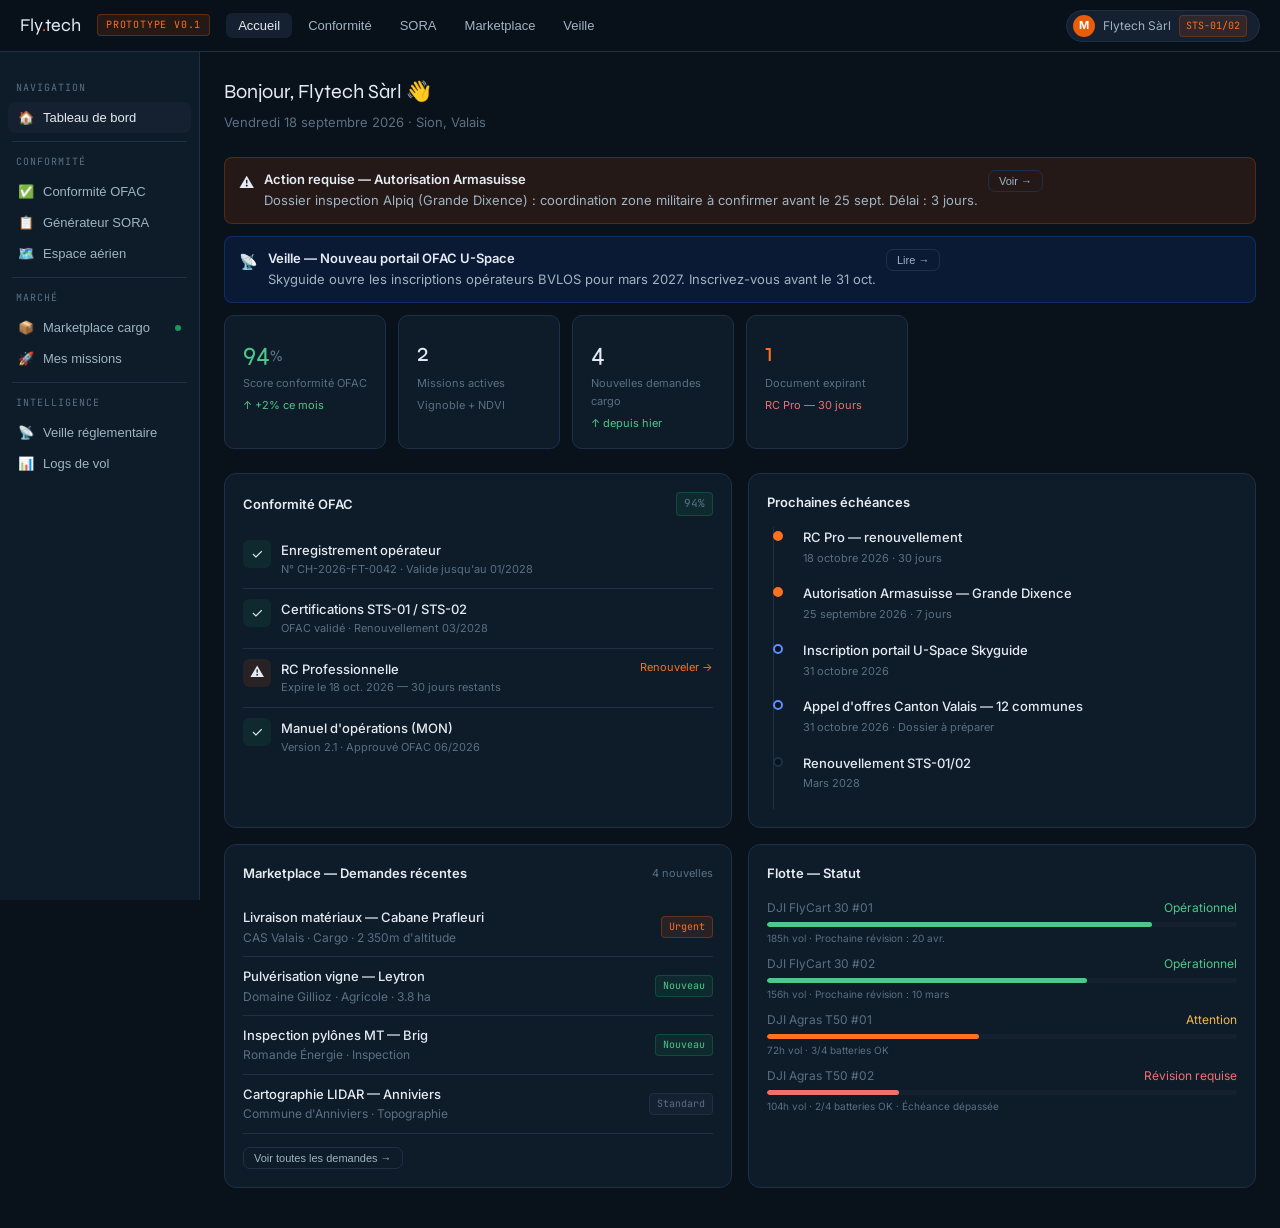
==== plateforme.html @ c8dccca9 "feat: add SaaS platform prototype (plateforme.html) Interactive prototype showing the full Flytech p" ====
<!DOCTYPE html>
<html lang="fr">
<head>
  <meta charset="UTF-8">
  <meta name="viewport" content="width=device-width, initial-scale=1.0">
  <title>Flytech Plateforme — Prototype</title>
  <link rel="preconnect" href="https://fonts.googleapis.com">
  <link rel="preconnect" href="https://fonts.gstatic.com" crossorigin>
  <link href="https://fonts.googleapis.com/css2?family=Syne:wght@600;700&family=Inter:wght@400;500;600&family=JetBrains+Mono:wght@400;500&display=swap" rel="stylesheet">
  <link rel="icon" type="image/svg+xml" href="data:image/svg+xml,<svg xmlns='http://www.w3.org/2000/svg' viewBox='0 0 32 32'><rect width='32' height='32' rx='6' fill='%23E85C0A'/><text y='24' x='4' font-size='22' font-family='sans-serif' font-weight='900' fill='white'>F</text></svg>">
  <style>
    :root {
      --bg:      #09111A; --bg-2: #0E1B28; --bg-3: #152030; --bg-4: #1C2A3C;
      --border:  #1E3048; --border-2: #283F56;
      --text:    #E4EBF3; --text-2: #A0B4C4; --text-3: #5A7085;
      --orange:  #E85C0A; --orange-2: #FF7020; --orange-bg: rgba(232,92,10,.12);
      --blue:    #1E64F0; --blue-2: #5A8FFF; --blue-bg: rgba(30,100,240,.12);
      --green:   #1A9A5A; --green-2: #4CC88A; --green-bg: rgba(26,154,90,.12);
      --red:     #D02020; --red-2: #F07070;
      --yellow:  #C8900A; --yellow-2: #F0B84A;
      --purple:  #7C3AED; --purple-2: #A78BFA;
      --f-head: 'Syne',sans-serif; --f-body:'Inter',sans-serif; --f-mono:'JetBrains Mono',monospace;
    }
    *, *::before, *::after { box-sizing: border-box; margin: 0; padding: 0; }
    body { background: var(--bg); color: var(--text); font-family: var(--f-body); font-size: 14px; line-height: 1.6; min-height: 100vh; }

    /* ── Topbar ──────────────────────────────────────────── */
    .topbar {
      position: sticky; top: 0; z-index: 200;
      background: rgba(9,17,26,.95); backdrop-filter: blur(12px);
      border-bottom: 1px solid var(--border);
      height: 52px; padding: 0 20px;
      display: flex; align-items: center; justify-content: space-between;
    }
    .topbar-left { display: flex; align-items: center; gap: 16px; }
    .logo { font-family: var(--f-head); font-size: 18px; text-decoration: none; color: var(--text); }
    .logo span { color: var(--orange); }
    .proto-badge {
      background: var(--orange-bg); color: var(--orange-2);
      border: 1px solid rgba(232,92,10,.3);
      font-size: 10px; font-family: var(--f-mono); letter-spacing: .08em;
      padding: 2px 8px; border-radius: 4px; text-transform: uppercase;
    }
    .topbar-nav { display: flex; gap: 4px; }
    .tnav { padding: 5px 12px; border-radius: 6px; font-size: 13px; color: var(--text-2); cursor: pointer; border: none; background: transparent; transition: background .15s, color .15s; }
    .tnav:hover { background: var(--bg-3); color: var(--text); }
    .tnav.active { background: var(--bg-3); color: var(--text); }
    .topbar-right { display: flex; align-items: center; gap: 10px; }
    .user-pill {
      display: flex; align-items: center; gap: 8px;
      background: var(--bg-3); border: 1px solid var(--border);
      border-radius: 20px; padding: 4px 12px 4px 6px;
      font-size: 12px; color: var(--text-2);
    }
    .user-avatar { width: 22px; height: 22px; border-radius: 50%; background: var(--orange); display: flex; align-items: center; justify-content: font-size:10px; }
    .sts-pill { background: var(--orange-bg); color: var(--orange-2); border: 1px solid rgba(232,92,10,.25); border-radius: 4px; font-size: 10px; font-family: var(--f-mono); padding: 2px 6px; }

    /* ── Layout ─────────────────────────────────────────── */
    .layout { display: grid; grid-template-columns: 200px 1fr; min-height: calc(100vh - 52px); }
    .sidebar { background: var(--bg-2); border-right: 1px solid var(--border); padding: 16px 8px; position: sticky; top: 52px; height: calc(100vh - 52px); overflow-y: auto; }
    .s-label { font-size: 10px; font-family: var(--f-mono); color: var(--text-3); letter-spacing: .1em; text-transform: uppercase; padding: 0 8px 6px; margin-top: 12px; }
    .s-item { display: flex; align-items: center; gap: 9px; padding: 8px 10px; border-radius: 7px; font-size: 13px; color: var(--text-2); cursor: pointer; border: none; background: transparent; width: 100%; text-align: left; transition: background .15s, color .15s; }
    .s-item:hover { background: var(--bg-3); color: var(--text); }
    .s-item.active { background: var(--bg-3); color: var(--text); }
    .s-item .dot { width: 6px; height: 6px; border-radius: 50%; background: var(--green); margin-left: auto; animation: blink 2s ease-in-out infinite; }
    @keyframes blink { 0%,100%{opacity:1}50%{opacity:.3} }
    .s-divider { height: 1px; background: var(--border); margin: 8px 4px; }

    /* ── Main ──────────────────────────────────────────── */
    .main { padding: 24px; overflow-y: auto; }
    .view { display: none; }
    .view.active { display: block; }

    /* ── Page header ───────────────────────────────────── */
    .page-head { margin-bottom: 24px; }
    .page-title { font-family: var(--f-head); font-size: 20px; margin-bottom: 4px; }
    .page-sub { font-size: 13px; color: var(--text-3); }

    /* ── Stat row ──────────────────────────────────────── */
    .stat-row { display: grid; grid-template-columns: repeat(auto-fill, minmax(160px, 1fr)); gap: 12px; margin-bottom: 24px; }
    .stat { background: var(--bg-2); border: 1px solid var(--border); border-radius: 10px; padding: 16px 18px; }
    .stat-val { font-family: var(--f-head); font-size: 26px; }
    .stat-label { font-size: 11px; color: var(--text-3); margin-top: 2px; }
    .stat-delta { font-size: 11px; margin-top: 4px; }
    .up { color: var(--green-2); } .down { color: var(--red-2); } .neutral { color: var(--text-3); }

    /* ── Grid 2col ─────────────────────────────────────── */
    .grid2 { display: grid; grid-template-columns: 1fr 1fr; gap: 16px; margin-bottom: 16px; }
    .grid3 { display: grid; grid-template-columns: 1fr 1fr 1fr; gap: 16px; margin-bottom: 16px; }
    @media (max-width: 900px) { .grid2,.grid3 { grid-template-columns: 1fr; } }

    /* ── Card ──────────────────────────────────────────── */
    .card { background: var(--bg-2); border: 1px solid var(--border); border-radius: 12px; padding: 18px; }
    .card-title { font-size: 13px; font-weight: 600; margin-bottom: 14px; display: flex; align-items: center; justify-content: space-between; }
    .card-title .sub { font-size: 11px; color: var(--text-3); font-weight: 400; }

    /* ── Badge ─────────────────────────────────────────── */
    .badge { display: inline-block; font-size: 10px; font-family: var(--f-mono); padding: 2px 7px; border-radius: 4px; }
    .b-green  { background:var(--green-bg);  color:var(--green-2);  border:1px solid rgba(26,154,90,.3); }
    .b-orange { background:var(--orange-bg); color:var(--orange-2); border:1px solid rgba(232,92,10,.3); }
    .b-blue   { background:var(--blue-bg);   color:var(--blue-2);   border:1px solid rgba(30,100,240,.3); }
    .b-red    { background:rgba(208,32,32,.12); color:var(--red-2);  border:1px solid rgba(208,32,32,.3); }
    .b-gray   { background:var(--bg-3); color:var(--text-3); border:1px solid var(--border); }
    .b-purple { background:rgba(124,58,237,.12); color:var(--purple-2); border:1px solid rgba(124,58,237,.3); }

    /* ── List rows ─────────────────────────────────────── */
    .row { display: flex; align-items: center; justify-content: space-between; padding: 9px 0; border-bottom: 1px solid var(--border); font-size: 13px; }
    .row:last-child { border-bottom: none; }
    .row-label { color: var(--text-3); font-size: 12px; }
    .row-val { font-family: var(--f-mono); font-size: 12px; }

    /* ── Conformité items ──────────────────────────────── */
    .conf-item { display: flex; align-items: flex-start; gap: 10px; padding: 10px 0; border-bottom: 1px solid var(--border); }
    .conf-item:last-child { border-bottom: none; }
    .conf-icon { width: 28px; height: 28px; border-radius: 6px; display: flex; align-items: center; justify-content: center; font-size: 14px; flex-shrink: 0; }
    .ci-ok   { background: var(--green-bg); }
    .ci-warn { background: var(--orange-bg); }
    .ci-err  { background: rgba(208,32,32,.12); }
    .conf-text { flex: 1; }
    .conf-name { font-size: 13px; font-weight: 500; }
    .conf-sub  { font-size: 11px; color: var(--text-3); }
    .conf-action { font-size: 11px; color: var(--orange-2); cursor: pointer; white-space: nowrap; }

    /* ── Zone map ──────────────────────────────────────── */
    .zone-map {
      background: var(--bg-3);
      border: 1px solid var(--border);
      border-radius: 8px;
      height: 200px;
      position: relative;
      overflow: hidden;
      display: flex; align-items: center; justify-content: center;
    }
    .zone-map svg { width: 100%; height: 100%; }

    /* ── Progress bar ──────────────────────────────────── */
    .prog-wrap { margin: 8px 0; }
    .prog-label { display: flex; justify-content: space-between; font-size: 12px; color: var(--text-3); margin-bottom: 5px; }
    .prog-bar { height: 5px; background: var(--bg-3); border-radius: 3px; overflow: hidden; }
    .prog-fill { height: 100%; border-radius: 3px; transition: width .6s ease; }
    .pf-green  { background: var(--green-2); }
    .pf-orange { background: var(--orange-2); }
    .pf-blue   { background: var(--blue-2); }

    /* ── Marketplace cards ─────────────────────────────── */
    .mkt-card { background: var(--bg-2); border: 1px solid var(--border); border-radius: 10px; padding: 14px; margin-bottom: 10px; display: flex; align-items: flex-start; gap: 14px; }
    .mkt-icon { width: 40px; height: 40px; border-radius: 8px; background: var(--bg-3); display: flex; align-items: center; justify-content: center; font-size: 18px; flex-shrink: 0; }
    .mkt-body { flex: 1; }
    .mkt-title { font-size: 13px; font-weight: 600; margin-bottom: 3px; }
    .mkt-meta { font-size: 11px; color: var(--text-3); margin-bottom: 6px; }
    .mkt-tags { display: flex; gap: 6px; flex-wrap: wrap; }
    .mkt-price { text-align: right; flex-shrink: 0; }
    .mkt-amount { font-family: var(--f-head); font-size: 16px; color: var(--green-2); }
    .mkt-unit { font-size: 10px; color: var(--text-3); }
    .btn { display: inline-flex; align-items: center; gap: 6px; padding: 6px 14px; border-radius: 7px; font-size: 12px; font-weight: 500; cursor: pointer; border: none; transition: opacity .15s; }
    .btn:hover { opacity: .85; }
    .btn-primary { background: var(--orange); color: white; }
    .btn-ghost   { background: transparent; color: var(--text-2); border: 1px solid var(--border); }
    .btn-sm { padding: 4px 10px; font-size: 11px; }

    /* ── Alert banner ──────────────────────────────────── */
    .alert { display: flex; align-items: flex-start; gap: 10px; padding: 12px 14px; border-radius: 8px; font-size: 13px; margin-bottom: 12px; }
    .alert-orange { background: var(--orange-bg); border: 1px solid rgba(232,92,10,.25); }
    .alert-blue   { background: var(--blue-bg);   border: 1px solid rgba(30,100,240,.25); }
    .alert-green  { background: var(--green-bg);  border: 1px solid rgba(26,154,90,.25); }
    .alert-icon { font-size: 15px; flex-shrink: 0; margin-top: 1px; }
    .alert-text { color: var(--text-2); line-height: 1.5; }
    .alert-title { font-weight: 600; color: var(--text); display: block; margin-bottom: 2px; }

    /* ── SORA Steps ────────────────────────────────────── */
    .sora-step { display: flex; gap: 14px; padding: 12px 0; border-bottom: 1px solid var(--border); }
    .sora-step:last-child { border-bottom: none; }
    .step-num { width: 26px; height: 26px; border-radius: 50%; display: flex; align-items: center; justify-content: center; font-size: 11px; font-family: var(--f-mono); flex-shrink: 0; }
    .sn-done { background: var(--green-bg); color: var(--green-2); border: 1px solid rgba(26,154,90,.3); }
    .sn-active { background: var(--orange-bg); color: var(--orange-2); border: 1px solid rgba(232,92,10,.3); }
    .sn-todo { background: var(--bg-3); color: var(--text-3); border: 1px solid var(--border); }
    .step-body { flex: 1; }
    .step-name { font-size: 13px; font-weight: 500; }
    .step-sub { font-size: 11px; color: var(--text-3); }

    /* ── Timeline ──────────────────────────────────────── */
    .timeline { position: relative; padding-left: 20px; }
    .timeline::before { content:''; position: absolute; left: 6px; top: 0; bottom: 0; width: 1px; background: var(--border); }
    .tl-item { position: relative; padding: 0 0 16px 16px; }
    .tl-dot { position: absolute; left: -14px; top: 4px; width: 10px; height: 10px; border-radius: 50%; border: 2px solid var(--border); background: var(--bg); }
    .tl-dot.green  { border-color: var(--green-2); background: var(--green-2); }
    .tl-dot.orange { border-color: var(--orange-2); background: var(--orange-2); }
    .tl-dot.blue   { border-color: var(--blue-2); background: var(--bg); }
    .tl-title { font-size: 13px; font-weight: 500; }
    .tl-meta  { font-size: 11px; color: var(--text-3); margin-top: 2px; }

    /* ── Responsive ────────────────────────────────────── */
    @media (max-width: 768px) {
      .layout { grid-template-columns: 1fr; }
      .sidebar { position: static; height: auto; display: flex; flex-wrap: wrap; gap: 4px; padding: 8px; border-right: none; border-bottom: 1px solid var(--border); }
      .s-label,.s-divider { display: none; }
      .main { padding: 16px; }
      .topbar-nav { display: none; }
    }
  </style>
</head>
<body>

<!-- TOPBAR -->
<header class="topbar">
  <div class="topbar-left">
    <a href="index.html" class="logo">Fly<span>.</span>tech</a>
    <span class="proto-badge">Prototype v0.1</span>
    <nav class="topbar-nav">
      <button class="tnav active" onclick="switchView('accueil',this)">Accueil</button>
      <button class="tnav" onclick="switchView('conformite',this)">Conformité</button>
      <button class="tnav" onclick="switchView('sora',this)">SORA</button>
      <button class="tnav" onclick="switchView('marketplace',this)">Marketplace</button>
      <button class="tnav" onclick="switchView('veille',this)">Veille</button>
    </nav>
  </div>
  <div class="topbar-right">
    <div class="user-pill">
      <div style="width:22px;height:22px;border-radius:50%;background:var(--orange);display:flex;align-items:center;justify-content:center;font-size:11px;font-weight:700;color:white">M</div>
      Flytech Sàrl
      <span class="sts-pill">STS-01/02</span>
    </div>
  </div>
</header>

<!-- LAYOUT -->
<div class="layout">
  <aside class="sidebar">
    <div class="s-label">Navigation</div>
    <button class="s-item active" onclick="switchView('accueil',this)"><span>🏠</span> Tableau de bord</button>
    <div class="s-divider"></div>
    <div class="s-label">Conformité</div>
    <button class="s-item" onclick="switchView('conformite',this)"><span>✅</span> Conformité OFAC</button>
    <button class="s-item" onclick="switchView('sora',this)"><span>📋</span> Générateur SORA</button>
    <button class="s-item" onclick="switchView('airspace',this)"><span>🗺️</span> Espace aérien</button>
    <div class="s-divider"></div>
    <div class="s-label">Marché</div>
    <button class="s-item" onclick="switchView('marketplace',this)"><span>📦</span> Marketplace cargo <div class="dot"></div></button>
    <button class="s-item" onclick="switchView('missions',this)"><span>🚀</span> Mes missions</button>
    <div class="s-divider"></div>
    <div class="s-label">Intelligence</div>
    <button class="s-item" onclick="switchView('veille',this)"><span>📡</span> Veille réglementaire</button>
    <button class="s-item" onclick="switchView('logs',this)"><span>📊</span> Logs de vol</button>
  </aside>

  <main class="main">

    <!-- ── ACCUEIL ──────────────────────────────────────── -->
    <div class="view active" id="v-accueil">
      <div class="page-head">
        <div class="page-title">Bonjour, Flytech Sàrl 👋</div>
        <div class="page-sub">Vendredi 18 septembre 2026 · Sion, Valais</div>
      </div>

      <div class="alert alert-orange">
        <div class="alert-icon">⚠️</div>
        <div class="alert-text">
          <span class="alert-title">Action requise — Autorisation Armasuisse</span>
          Dossier inspection Alpiq (Grande Dixence) : coordination zone militaire à confirmer avant le 25 sept. Délai : 3 jours.
        </div>
        <button class="btn btn-ghost btn-sm" style="flex-shrink:0">Voir →</button>
      </div>

      <div class="alert alert-blue">
        <div class="alert-icon">📡</div>
        <div class="alert-text">
          <span class="alert-title">Veille — Nouveau portail OFAC U-Space</span>
          Skyguide ouvre les inscriptions opérateurs BVLOS pour mars 2027. Inscrivez-vous avant le 31 oct.
        </div>
        <button class="btn btn-ghost btn-sm" style="flex-shrink:0">Lire →</button>
      </div>

      <div class="stat-row">
        <div class="stat">
          <div class="stat-val" style="color:var(--green-2)">94<span style="font-size:16px;color:var(--text-3)">%</span></div>
          <div class="stat-label">Score conformité OFAC</div>
          <div class="stat-delta up">↑ +2% ce mois</div>
        </div>
        <div class="stat">
          <div class="stat-val">2</div>
          <div class="stat-label">Missions actives</div>
          <div class="stat-delta neutral">Vignoble + NDVI</div>
        </div>
        <div class="stat">
          <div class="stat-val">4</div>
          <div class="stat-label">Nouvelles demandes cargo</div>
          <div class="stat-delta up">↑ depuis hier</div>
        </div>
        <div class="stat">
          <div class="stat-val" style="color:var(--orange-2)">1</div>
          <div class="stat-label">Document expirant</div>
          <div class="stat-delta down">RC Pro — 30 jours</div>
        </div>
      </div>

      <div class="grid2">
        <div class="card">
          <div class="card-title">Conformité OFAC <span class="sub badge b-green">94%</span></div>
          <div class="conf-item">
            <div class="conf-icon ci-ok">✓</div>
            <div class="conf-text"><div class="conf-name">Enregistrement opérateur</div><div class="conf-sub">N° CH-2026-FT-0042 · Valide jusqu'au 01/2028</div></div>
          </div>
          <div class="conf-item">
            <div class="conf-icon ci-ok">✓</div>
            <div class="conf-text"><div class="conf-name">Certifications STS-01 / STS-02</div><div class="conf-sub">OFAC validé · Renouvellement 03/2028</div></div>
          </div>
          <div class="conf-item">
            <div class="conf-icon ci-warn">⚠</div>
            <div class="conf-text"><div class="conf-name">RC Professionnelle</div><div class="conf-sub">Expire le 18 oct. 2026 — 30 jours restants</div></div>
            <div class="conf-action">Renouveler →</div>
          </div>
          <div class="conf-item">
            <div class="conf-icon ci-ok">✓</div>
            <div class="conf-text"><div class="conf-name">Manuel d'opérations (MON)</div><div class="conf-sub">Version 2.1 · Approuvé OFAC 06/2026</div></div>
          </div>
        </div>

        <div class="card">
          <div class="card-title">Prochaines échéances</div>
          <div class="timeline">
            <div class="tl-item">
              <div class="tl-dot orange"></div>
              <div class="tl-title">RC Pro — renouvellement</div>
              <div class="tl-meta">18 octobre 2026 · 30 jours</div>
            </div>
            <div class="tl-item">
              <div class="tl-dot orange"></div>
              <div class="tl-title">Autorisation Armasuisse — Grande Dixence</div>
              <div class="tl-meta">25 septembre 2026 · 7 jours</div>
            </div>
            <div class="tl-item">
              <div class="tl-dot blue"></div>
              <div class="tl-title">Inscription portail U-Space Skyguide</div>
              <div class="tl-meta">31 octobre 2026</div>
            </div>
            <div class="tl-item">
              <div class="tl-dot blue"></div>
              <div class="tl-title">Appel d'offres Canton Valais — 12 communes</div>
              <div class="tl-meta">31 octobre 2026 · Dossier à préparer</div>
            </div>
            <div class="tl-item">
              <div class="tl-dot"></div>
              <div class="tl-title">Renouvellement STS-01/02</div>
              <div class="tl-meta">Mars 2028</div>
            </div>
          </div>
        </div>
      </div>

      <div class="grid2">
        <div class="card">
          <div class="card-title">Marketplace — Demandes récentes <span class="sub">4 nouvelles</span></div>
          <div class="row"><div><div style="font-weight:500;font-size:13px">Livraison matériaux — Cabane Prafleuri</div><div class="row-label">CAS Valais · Cargo · 2 350m d'altitude</div></div><span class="badge b-orange">Urgent</span></div>
          <div class="row"><div><div style="font-weight:500;font-size:13px">Pulvérisation vigne — Leytron</div><div class="row-label">Domaine Gillioz · Agricole · 3.8 ha</div></div><span class="badge b-green">Nouveau</span></div>
          <div class="row"><div><div style="font-weight:500;font-size:13px">Inspection pylônes MT — Brig</div><div class="row-label">Romande Énergie · Inspection</div></div><span class="badge b-green">Nouveau</span></div>
          <div class="row"><div><div style="font-weight:500;font-size:13px">Cartographie LIDAR — Anniviers</div><div class="row-label">Commune d'Anniviers · Topographie</div></div><span class="badge b-gray">Standard</span></div>
          <div style="margin-top:12px"><button class="btn btn-ghost btn-sm" onclick="switchView('marketplace',document.querySelector('.tnav'))">Voir toutes les demandes →</button></div>
        </div>

        <div class="card">
          <div class="card-title">Flotte — Statut</div>
          <div class="prog-wrap">
            <div class="prog-label"><span>DJI FlyCart 30 #01</span><span style="color:var(--green-2)">Opérationnel</span></div>
            <div class="prog-bar"><div class="prog-fill pf-green" style="width:82%"></div></div>
            <div style="font-size:10px;color:var(--text-3);margin-top:3px">185h vol · Prochaine révision : 20 avr.</div>
          </div>
          <div class="prog-wrap">
            <div class="prog-label"><span>DJI FlyCart 30 #02</span><span style="color:var(--green-2)">Opérationnel</span></div>
            <div class="prog-bar"><div class="prog-fill pf-green" style="width:68%"></div></div>
            <div style="font-size:10px;color:var(--text-3);margin-top:3px">156h vol · Prochaine révision : 10 mars</div>
          </div>
          <div class="prog-wrap">
            <div class="prog-label"><span>DJI Agras T50 #01</span><span style="color:var(--yellow-2)">Attention</span></div>
            <div class="prog-bar"><div class="prog-fill pf-orange" style="width:45%"></div></div>
            <div style="font-size:10px;color:var(--text-3);margin-top:3px">72h vol · 3/4 batteries OK</div>
          </div>
          <div class="prog-wrap">
            <div class="prog-label"><span>DJI Agras T50 #02</span><span style="color:var(--red-2)">Révision requise</span></div>
            <div class="prog-bar"><div class="prog-fill" style="width:28%;background:var(--red-2)"></div></div>
            <div style="font-size:10px;color:var(--text-3);margin-top:3px">104h vol · 2/4 batteries OK · Échéance dépassée</div>
          </div>
        </div>
      </div>
    </div>

    <!-- ── CONFORMITÉ ───────────────────────────────────── -->
    <div class="view" id="v-conformite">
      <div class="page-head">
        <div class="page-title">Conformité OFAC</div>
        <div class="page-sub">Vérification automatique de vos obligations réglementaires</div>
      </div>
      <div class="stat-row">
        <div class="stat"><div class="stat-val" style="color:var(--green-2)">94%</div><div class="stat-label">Score global</div></div>
        <div class="stat"><div class="stat-val" style="color:var(--green-2)">8</div><div class="stat-label">Conformes</div></div>
        <div class="stat"><div class="stat-val" style="color:var(--orange-2)">1</div><div class="stat-label">À renouveler</div></div>
        <div class="stat"><div class="stat-val" style="color:var(--red-2)">0</div><div class="stat-label">Bloquants</div></div>
      </div>
      <div class="card" style="margin-bottom:16px">
        <div class="card-title">Vérification complète — Obligations opérateur drone Suisse</div>
        <div class="conf-item"><div class="conf-icon ci-ok">✓</div><div class="conf-text"><div class="conf-name">Enregistrement opérateur OFAC (art. 18 OACS)</div><div class="conf-sub">N° CH-2026-FT-0042 · Portail bazl.admin.ch · Valide jusqu'au 01/2028</div></div><span class="badge b-green">OK</span></div>
        <div class="conf-item"><div class="conf-icon ci-ok">✓</div><div class="conf-text"><div class="conf-name">Certification pilote STS-01</div><div class="conf-sub">Opérations BVLOS en espace contrôlé · OFAC 03/2025 · Exp. 03/2028</div></div><span class="badge b-green">OK</span></div>
        <div class="conf-item"><div class="conf-icon ci-ok">✓</div><div class="conf-text"><div class="conf-name">Certification pilote STS-02</div><div class="conf-sub">Opérations BVLOS zones peuplées · OFAC 03/2025 · Exp. 03/2028</div></div><span class="badge b-green">OK</span></div>
        <div class="conf-item"><div class="conf-icon ci-ok">✓</div><div class="conf-text"><div class="conf-name">Manuel d'opérations (MON) approuvé</div><div class="conf-sub">Version 2.1 · Approuvé OFAC 06/2026 · Prochain audit 06/2027</div></div><span class="badge b-green">OK</span></div>
        <div class="conf-item"><div class="conf-icon ci-ok">✓</div><div class="conf-text"><div class="conf-name">Certification appareils OFAG (traitements phytosanitaires)</div><div class="conf-sub">DJI Agras T50 · Liste OFAG 2026 · Produits autorisés à jour</div></div><span class="badge b-green">OK</span></div>
        <div class="conf-item"><div class="conf-icon ci-ok">✓</div><div class="conf-text"><div class="conf-name">Assurance RC professionnelle (min. CHF 750 000)</div><div class="conf-sub">Zurich Insurance · Police n° ZI-2026-88432 · <strong style="color:var(--yellow-2)">Expire 18.10.2026</strong></div></div><span class="badge b-orange">⚠ 30j</span></div>
        <div class="conf-item"><div class="conf-icon ci-ok">✓</div><div class="conf-text"><div class="conf-name">Signalisation appareil (marquage UAS-CH)</div><div class="conf-sub">Marquage conforme Règlement UE 2019/945 · Tous appareils</div></div><span class="badge b-green">OK</span></div>
        <div class="conf-item"><div class="conf-icon ci-ok">✓</div><div class="conf-text"><div class="conf-name">Registre de vol (art. 24 OACS)</div><div class="conf-sub">Tenu à jour · 341 vols enregistrés · Dernier vol : 15.09.2026</div></div><span class="badge b-green">OK</span></div>
        <div class="conf-item"><div class="conf-icon ci-ok">✓</div><div class="conf-text"><div class="conf-name">Coordination Skyguide (opérations CTR)</div><div class="conf-sub">Autorisation CTR Sion active · Procédure coordination définie</div></div><span class="badge b-green">OK</span></div>
      </div>
    </div>

    <!-- ── SORA ─────────────────────────────────────────── -->
    <div class="view" id="v-sora">
      <div class="page-head">
        <div class="page-title">Générateur SORA</div>
        <div class="page-sub">Specific Operations Risk Assessment — Méthodologie JARUS · Conforme OFAC Suisse</div>
      </div>
      <div class="grid2">
        <div class="card">
          <div class="card-title">Nouveau dossier SORA</div>
          <div style="display:flex;flex-direction:column;gap:10px">
            <div>
              <div style="font-size:11px;color:var(--text-3);margin-bottom:5px">Type d'opération</div>
              <select style="width:100%;background:var(--bg-3);border:1px solid var(--border-2);color:var(--text);padding:8px 10px;border-radius:6px;font-size:13px;font-family:var(--f-body)">
                <option>STS-01 — BVLOS espace contrôlé</option>
                <option>STS-02 — BVLOS zones peuplées</option>
                <option>PDRA-S01</option>
                <option>Hors scénario standard</option>
              </select>
            </div>
            <div>
              <div style="font-size:11px;color:var(--text-3);margin-bottom:5px">Zone d'opération</div>
              <input type="text" placeholder="Ex: Vignoble Farinet, Saillon VS" style="width:100%;background:var(--bg-3);border:1px solid var(--border-2);color:var(--text);padding:8px 10px;border-radius:6px;font-size:13px;font-family:var(--f-body)">
            </div>
            <div class="grid2" style="margin:0;gap:8px">
              <div>
                <div style="font-size:11px;color:var(--text-3);margin-bottom:5px">Altitude max (m AGL)</div>
                <input type="number" value="120" style="width:100%;background:var(--bg-3);border:1px solid var(--border-2);color:var(--text);padding:8px 10px;border-radius:6px;font-size:13px;font-family:var(--f-mono)">
              </div>
              <div>
                <div style="font-size:11px;color:var(--text-3);margin-bottom:5px">Appareil</div>
                <select style="width:100%;background:var(--bg-3);border:1px solid var(--border-2);color:var(--text);padding:8px 10px;border-radius:6px;font-size:13px;font-family:var(--f-body)">
                  <option>DJI FlyCart 30 #01</option>
                  <option>DJI FlyCart 30 #02</option>
                  <option>DJI Agras T50 #01</option>
                  <option>DJI Agras T50 #02</option>
                </select>
              </div>
            </div>
            <button class="btn btn-primary" style="margin-top:4px">⚡ Générer le dossier SORA →</button>
          </div>
        </div>
        <div class="card">
          <div class="card-title">Dossier en cours — Alpiq Grande Dixence <span class="badge b-orange">En cours</span></div>
          <div class="sora-step"><div class="step-num sn-done">1</div><div class="step-body"><div class="step-name">Définition de l'opération</div><div class="step-sub">Type, zone, appareil, charge utile · Complété</div></div></div>
          <div class="sora-step"><div class="step-num sn-done">2</div><div class="step-body"><div class="step-name">GRC — Ground Risk Class</div><div class="step-sub">Classe 3 · Zone semi-urbaine · Atténuations définies</div></div></div>
          <div class="sora-step"><div class="step-num sn-done">3</div><div class="step-body"><div class="step-name">ARC — Air Risk Class</div><div class="step-sub">ARC-b · Espace aérien non contrôlé &lt;500m · Conforme</div></div></div>
          <div class="sora-step"><div class="step-num sn-active">4</div><div class="step-body"><div class="step-name">Coordination Armasuisse</div><div class="step-sub" style="color:var(--orange-2)">Zone militaire adjacente — dossier soumis 01/09 · En attente</div></div></div>
          <div class="sora-step"><div class="step-num sn-todo">5</div><div class="step-body"><div class="step-name">SAIL &amp; mesures d'atténuation</div><div class="step-sub">En attente validation étape 4</div></div></div>
          <div class="sora-step"><div class="step-num sn-todo">6</div><div class="step-body"><div class="step-name">Soumission OFAC</div><div class="step-sub">Dossier PDF généré automatiquement</div></div></div>
          <div style="margin-top:8px">
            <div class="prog-wrap">
              <div class="prog-label"><span>Avancement</span><span>67%</span></div>
              <div class="prog-bar"><div class="prog-fill pf-orange" style="width:67%"></div></div>
            </div>
          </div>
        </div>
      </div>
    </div>

    <!-- ── ESPACE AÉRIEN ────────────────────────────────── -->
    <div class="view" id="v-airspace">
      <div class="page-head">
        <div class="page-title">Espace aérien</div>
        <div class="page-sub">Zones OFAC en temps réel · Données swisstopo intégrées</div>
      </div>
      <div class="alert alert-blue">
        <div class="alert-icon">ℹ️</div>
        <div class="alert-text"><span class="alert-title">Carte interactive — Bientôt disponible</span>Intégration swisstopo + DRONIQ en cours. Affichera les zones CTR, TMA, zones restreintes militaires (Armasuisse) et corridors U-Space en temps réel.</div>
      </div>
      <div class="card">
        <div class="card-title">Zones actives — Canton du Valais</div>
        <div class="zone-map">
          <svg viewBox="0 0 600 200" xmlns="http://www.w3.org/2000/svg">
            <!-- Background -->
            <rect width="600" height="200" fill="#09111A"/>
            <!-- Grid -->
            <defs><pattern id="grid" width="20" height="20" patternUnits="userSpaceOnUse"><path d="M 20 0 L 0 0 0 20" fill="none" stroke="#1E3048" stroke-width="0.5"/></pattern></defs>
            <rect width="600" height="200" fill="url(#grid)"/>
            <!-- Mountains outline -->
            <polyline points="0,160 60,120 120,140 180,80 240,110 300,60 360,95 420,70 480,100 540,80 600,90" fill="none" stroke="#1E3048" stroke-width="1.5"/>
            <!-- CTR Sion -->
            <circle cx="220" cy="120" r="50" fill="rgba(30,100,240,0.08)" stroke="rgba(30,100,240,0.4)" stroke-width="1.5" stroke-dasharray="4,3"/>
            <text x="220" y="118" text-anchor="middle" font-size="9" fill="rgba(90,143,255,0.8)" font-family="JetBrains Mono, monospace">CTR SION</text>
            <text x="220" y="130" text-anchor="middle" font-size="8" fill="rgba(90,143,255,0.5)" font-family="JetBrains Mono, monospace">SFL 60 / GND</text>
            <!-- Zone militaire -->
            <rect x="350" y="50" width="80" height="60" rx="4" fill="rgba(208,32,32,0.08)" stroke="rgba(208,32,32,0.4)" stroke-width="1.5" stroke-dasharray="3,2"/>
            <text x="390" y="78" text-anchor="middle" font-size="9" fill="rgba(240,112,112,0.8)" font-family="JetBrains Mono, monospace">ZONE MIL</text>
            <text x="390" y="90" text-anchor="middle" font-size="8" fill="rgba(240,112,112,0.5)" font-family="JetBrains Mono, monospace">Armasuisse</text>
            <!-- Location markers -->
            <circle cx="220" cy="122" r="4" fill="#1E64F0" opacity=".9"/>
            <circle cx="300" cy="95" r="4" fill="#E85C0A" opacity=".9"/>
            <circle cx="390" cy="75" r="4" fill="#D02020" opacity=".9"/>
            <!-- Labels -->
            <text x="225" y="138" font-size="8" fill="#A0B4C4" font-family="Inter, sans-serif">Sion</text>
            <text x="305" y="112" font-size="8" fill="#A0B4C4" font-family="Inter, sans-serif">Visp</text>
          </svg>
        </div>
        <div style="display:flex;gap:16px;margin-top:12px;font-size:11px;flex-wrap:wrap">
          <span><span style="display:inline-block;width:10px;height:10px;border-radius:50%;background:var(--blue);margin-right:5px;vertical-align:middle"></span>CTR / TMA</span>
          <span><span style="display:inline-block;width:10px;height:10px;border-radius:2px;background:var(--red);margin-right:5px;vertical-align:middle"></span>Zone militaire</span>
          <span><span style="display:inline-block;width:10px;height:10px;border-radius:50%;background:var(--orange);margin-right:5px;vertical-align:middle"></span>Mission active</span>
        </div>
      </div>
    </div>

    <!-- ── MARKETPLACE ──────────────────────────────────── -->
    <div class="view" id="v-marketplace">
      <div class="page-head">
        <div class="page-title">Marketplace Cargo Alpine</div>
        <div class="page-sub">Demandes de missions qualifiées — opérateurs STS certifiés uniquement</div>
      </div>
      <div class="stat-row">
        <div class="stat"><div class="stat-val">12</div><div class="stat-label">Demandes actives</div><div class="stat-delta up">↑ 4 nouvelles</div></div>
        <div class="stat"><div class="stat-val">3</div><div class="stat-label">Correspondent STS-01/02</div><div class="stat-delta neutral">Votre profil</div></div>
        <div class="stat"><div class="stat-val" style="color:var(--green-2)">CHF 2 400</div><div class="stat-label">Budget moyen / mission</div></div>
      </div>

      <div class="alert alert-green">
        <div class="alert-icon">⭐</div>
        <div class="alert-text"><span class="alert-title">3 missions correspondent à votre profil STS-02</span>Cargo haute altitude, inspection et pulvérisation en zone contrôlée. Uniquement visible aux pilotes STS certifiés.</div>
      </div>

      <div class="mkt-card">
        <div class="mkt-icon">🏔️</div>
        <div class="mkt-body">
          <div class="mkt-title">Ravitaillement Cabane Prafleuri — préparation hiver</div>
          <div class="mkt-meta">CAS Valais · Cargo · Altitude 2 624m · Les Collons (VS)</div>
          <div class="mkt-tags"><span class="badge b-orange">Urgent — avant 20 oct.</span><span class="badge b-blue">STS-02 requis</span><span class="badge b-gray">8 × 4 kg</span></div>
        </div>
        <div class="mkt-price"><div class="mkt-amount">CHF 2 800</div><div class="mkt-unit">forfait</div><br><button class="btn btn-primary btn-sm" style="margin-top:8px">Postuler</button></div>
      </div>

      <div class="mkt-card">
        <div class="mkt-icon">🌿</div>
        <div class="mkt-body">
          <div class="mkt-title">Pulvérisation phytosanitaire — Vignoble Gillioz, Leytron</div>
          <div class="mkt-meta">Domaine Gillioz · Agricole · 3.8 ha · Terrasses pente forte</div>
          <div class="mkt-tags"><span class="badge b-green">Nouveau</span><span class="badge b-blue">STS-01 requis</span><span class="badge b-gray">DJI Agras requis</span></div>
        </div>
        <div class="mkt-price"><div class="mkt-amount">CHF 1 900</div><div class="mkt-unit">par passage</div><br><button class="btn btn-primary btn-sm" style="margin-top:8px">Postuler</button></div>
      </div>

      <div class="mkt-card">
        <div class="mkt-icon">⚡</div>
        <div class="mkt-body">
          <div class="mkt-title">Inspection lignes MT — Romande Énergie, Entremont</div>
          <div class="mkt-meta">Romande Énergie SA · Inspection thermique · Corridor 1 200m → 2 100m</div>
          <div class="mkt-tags"><span class="badge b-green">Nouveau</span><span class="badge b-blue">STS-02 requis</span><span class="badge b-purple">Caméra thermique</span></div>
        </div>
        <div class="mkt-price"><div class="mkt-amount">CHF 3 400</div><div class="mkt-unit">journée</div><br><button class="btn btn-primary btn-sm" style="margin-top:8px">Postuler</button></div>
      </div>

      <div class="mkt-card" style="opacity:.5">
        <div class="mkt-icon">🗺️</div>
        <div class="mkt-body">
          <div class="mkt-title">Cartographie LIDAR — Commune d'Anniviers</div>
          <div class="mkt-meta">Commune d'Anniviers · Topographie · Zone de plaine · A2/A3 suffisant</div>
          <div class="mkt-tags"><span class="badge b-gray">Standard</span><span class="badge b-gray">A2/A3</span></div>
        </div>
        <div class="mkt-price"><div class="mkt-amount">CHF 900</div><div class="mkt-unit">demi-journée</div><br><button class="btn btn-ghost btn-sm" style="margin-top:8px">Voir</button></div>
      </div>
    </div>

    <!-- ── MISSIONS ─────────────────────────────────────── -->
    <div class="view" id="v-missions">
      <div class="page-head">
        <div class="page-title">Mes missions</div>
        <div class="page-sub">Suivi des opérations en cours et à venir</div>
      </div>
      <div class="alert alert-orange">
        <div class="alert-icon">📋</div>
        <div class="alert-text"><span class="alert-title">Section en développement</span>Gestion complète du cycle de vie des missions : devis, planification vol, rapport post-mission, facturation. Disponible en bêta T1 2027.</div>
      </div>
    </div>

    <!-- ── VEILLE ───────────────────────────────────────── -->
    <div class="view" id="v-veille">
      <div class="page-head">
        <div class="page-title">Veille réglementaire</div>
        <div class="page-sub">Actualités OFAC, marché drone suisse et nouvelles technologies — mis à jour en continu</div>
      </div>
      <div id="plat-news-grid" style="display:grid;gap:12px">
        <div style="color:var(--text-3);font-size:13px;padding:20px 0">Chargement…</div>
      </div>
    </div>

    <!-- ── LOGS ─────────────────────────────────────────── -->
    <div class="view" id="v-logs">
      <div class="page-head">
        <div class="page-title">Logs de vol</div>
        <div class="page-sub">Registre réglementaire (art. 24 OACS) — 341 vols enregistrés</div>
      </div>
      <div class="alert alert-blue">
        <div class="alert-icon">ℹ️</div>
        <div class="alert-text"><span class="alert-title">Section en développement</span>Import automatique DJI FlightHub, saisie manuelle, export PDF pour OFAC. Disponible bêta T1 2027.</div>
      </div>
    </div>

  </main>
</div>

<script>
function switchView(name, el) {
  document.querySelectorAll('.view').forEach(v => v.classList.remove('active'));
  document.querySelectorAll('.s-item,.tnav').forEach(b => b.classList.remove('active'));
  const v = document.getElementById('v-' + name);
  if (v) v.classList.add('active');
  document.querySelectorAll('.s-item,.tnav').forEach(b => {
    const oc = b.getAttribute('onclick') || '';
    if (oc.includes("'" + name + "'")) b.classList.add('active');
  });
  if (name === 'veille') loadPlatNews();
}

async function loadPlatNews() {
  const grid = document.getElementById('plat-news-grid');
  if (!grid || grid.dataset.loaded) return;
  try {
    const res  = await fetch('data/news.json');
    const news = await res.json();
    news.sort((a, b) => new Date(b.date) - new Date(a.date));
    const CAT = {reglementation:'Réglementation',marche:'Marché',technologie:'Technologie',formation:'Formation'};
    const COL = {reglementation:'b-blue',marche:'b-green',technologie:'b-orange',formation:'b-gray'};
    grid.innerHTML = news.map(n => `
      <div class="card">
        <div style="display:flex;align-items:flex-start;gap:12px">
          <div style="flex:1">
            <span class="badge ${COL[n.categorie]||'b-gray'}" style="margin-bottom:8px;display:inline-block">${CAT[n.categorie]||n.categorie}</span>
            <div style="font-size:13px;font-weight:600;margin-bottom:3px">${n.titre}</div>
            <div style="font-size:11px;color:var(--text-3);margin-bottom:8px">${n.source} · ${new Date(n.date+'T00:00:00').toLocaleDateString('fr-CH',{day:'numeric',month:'short',year:'numeric'})}</div>
            <div style="font-size:13px;color:var(--text-2);line-height:1.6">${n.resume}</div>
          </div>
          ${n.url ? `<a href="${n.url}" target="_blank" rel="noopener" style="font-size:11px;color:var(--orange-2);text-decoration:none;white-space:nowrap;flex-shrink:0">Source →</a>` : ''}
        </div>
      </div>`).join('');
    grid.dataset.loaded = '1';
  } catch { grid.innerHTML = '<div style="color:var(--text-3)">Erreur de chargement.</div>'; }
}
</script>
</body>
</html>
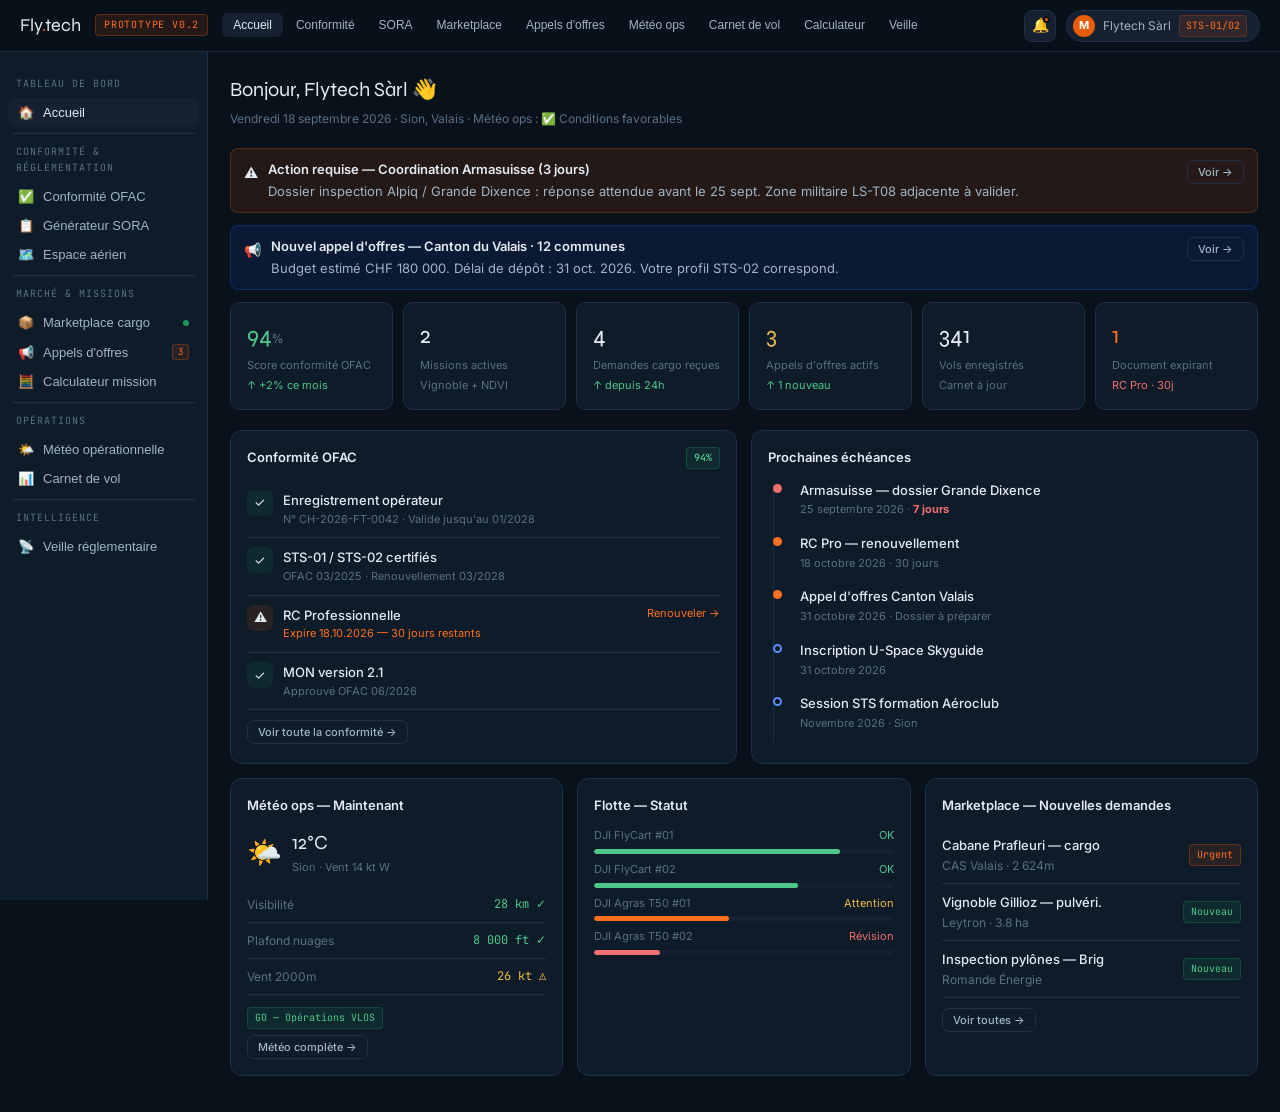
==== commit a62b3881: "feat: platform prototype v0.2 — appels d'offres, météo ops, carnet de vol, calculateur de mission - " ====
--- a/plateforme.html
+++ b/plateforme.html
@@ -10,192 +10,225 @@
   <link rel="icon" type="image/svg+xml" href="data:image/svg+xml,<svg xmlns='http://www.w3.org/2000/svg' viewBox='0 0 32 32'><rect width='32' height='32' rx='6' fill='%23E85C0A'/><text y='24' x='4' font-size='22' font-family='sans-serif' font-weight='900' fill='white'>F</text></svg>">
   <style>
     :root {
-      --bg:      #09111A; --bg-2: #0E1B28; --bg-3: #152030; --bg-4: #1C2A3C;
-      --border:  #1E3048; --border-2: #283F56;
-      --text:    #E4EBF3; --text-2: #A0B4C4; --text-3: #5A7085;
-      --orange:  #E85C0A; --orange-2: #FF7020; --orange-bg: rgba(232,92,10,.12);
-      --blue:    #1E64F0; --blue-2: #5A8FFF; --blue-bg: rgba(30,100,240,.12);
-      --green:   #1A9A5A; --green-2: #4CC88A; --green-bg: rgba(26,154,90,.12);
-      --red:     #D02020; --red-2: #F07070;
-      --yellow:  #C8900A; --yellow-2: #F0B84A;
-      --purple:  #7C3AED; --purple-2: #A78BFA;
-      --f-head: 'Syne',sans-serif; --f-body:'Inter',sans-serif; --f-mono:'JetBrains Mono',monospace;
+      --bg:#09111A; --bg-2:#0E1B28; --bg-3:#152030; --bg-4:#1C2A3C;
+      --border:#1E3048; --border-2:#283F56;
+      --text:#E4EBF3; --text-2:#A0B4C4; --text-3:#5A7085;
+      --orange:#E85C0A; --orange-2:#FF7020; --orange-bg:rgba(232,92,10,.12);
+      --blue:#1E64F0; --blue-2:#5A8FFF; --blue-bg:rgba(30,100,240,.12);
+      --green:#1A9A5A; --green-2:#4CC88A; --green-bg:rgba(26,154,90,.12);
+      --red:#D02020; --red-2:#F07070;
+      --yellow:#C8900A; --yellow-2:#F0B84A;
+      --purple:#7C3AED; --purple-2:#A78BFA; --purple-bg:rgba(124,58,237,.12);
+      --f-head:'Syne',sans-serif; --f-body:'Inter',sans-serif; --f-mono:'JetBrains Mono',monospace;
     }
-    *, *::before, *::after { box-sizing: border-box; margin: 0; padding: 0; }
-    body { background: var(--bg); color: var(--text); font-family: var(--f-body); font-size: 14px; line-height: 1.6; min-height: 100vh; }
+    *,*::before,*::after{box-sizing:border-box;margin:0;padding:0}
+    body{background:var(--bg);color:var(--text);font-family:var(--f-body);font-size:14px;line-height:1.6;min-height:100vh}
 
     /* ── Topbar ──────────────────────────────────────────── */
-    .topbar {
-      position: sticky; top: 0; z-index: 200;
-      background: rgba(9,17,26,.95); backdrop-filter: blur(12px);
-      border-bottom: 1px solid var(--border);
-      height: 52px; padding: 0 20px;
-      display: flex; align-items: center; justify-content: space-between;
-    }
-    .topbar-left { display: flex; align-items: center; gap: 16px; }
-    .logo { font-family: var(--f-head); font-size: 18px; text-decoration: none; color: var(--text); }
-    .logo span { color: var(--orange); }
-    .proto-badge {
-      background: var(--orange-bg); color: var(--orange-2);
-      border: 1px solid rgba(232,92,10,.3);
-      font-size: 10px; font-family: var(--f-mono); letter-spacing: .08em;
-      padding: 2px 8px; border-radius: 4px; text-transform: uppercase;
-    }
-    .topbar-nav { display: flex; gap: 4px; }
-    .tnav { padding: 5px 12px; border-radius: 6px; font-size: 13px; color: var(--text-2); cursor: pointer; border: none; background: transparent; transition: background .15s, color .15s; }
-    .tnav:hover { background: var(--bg-3); color: var(--text); }
-    .tnav.active { background: var(--bg-3); color: var(--text); }
-    .topbar-right { display: flex; align-items: center; gap: 10px; }
-    .user-pill {
-      display: flex; align-items: center; gap: 8px;
-      background: var(--bg-3); border: 1px solid var(--border);
-      border-radius: 20px; padding: 4px 12px 4px 6px;
-      font-size: 12px; color: var(--text-2);
-    }
-    .user-avatar { width: 22px; height: 22px; border-radius: 50%; background: var(--orange); display: flex; align-items: center; justify-content: font-size:10px; }
-    .sts-pill { background: var(--orange-bg); color: var(--orange-2); border: 1px solid rgba(232,92,10,.25); border-radius: 4px; font-size: 10px; font-family: var(--f-mono); padding: 2px 6px; }
+    .topbar{position:sticky;top:0;z-index:200;background:rgba(9,17,26,.96);backdrop-filter:blur(12px);border-bottom:1px solid var(--border);height:52px;padding:0 20px;display:flex;align-items:center;justify-content:space-between}
+    .topbar-left{display:flex;align-items:center;gap:14px}
+    .logo{font-family:var(--f-head);font-size:18px;text-decoration:none;color:var(--text)}
+    .logo span{color:var(--orange)}
+    .proto-badge{background:var(--orange-bg);color:var(--orange-2);border:1px solid rgba(232,92,10,.3);font-size:10px;font-family:var(--f-mono);letter-spacing:.08em;padding:2px 8px;border-radius:4px;text-transform:uppercase}
+    .topbar-nav{display:flex;gap:2px}
+    .tnav{padding:5px 11px;border-radius:6px;font-size:12px;color:var(--text-2);cursor:pointer;border:none;background:transparent;transition:background .15s,color .15s}
+    .tnav:hover{background:var(--bg-3);color:var(--text)}
+    .tnav.active{background:var(--bg-3);color:var(--text)}
+    .topbar-right{display:flex;align-items:center;gap:10px}
+    .notif-btn{background:var(--bg-3);border:1px solid var(--border);border-radius:8px;width:32px;height:32px;display:flex;align-items:center;justify-content:center;cursor:pointer;position:relative;font-size:14px}
+    .notif-dot{position:absolute;top:5px;right:5px;width:7px;height:7px;border-radius:50%;background:var(--orange);border:2px solid var(--bg)}
+    .user-pill{display:flex;align-items:center;gap:8px;background:var(--bg-3);border:1px solid var(--border);border-radius:20px;padding:4px 12px 4px 6px;font-size:12px;color:var(--text-2)}
+    .sts-pill{background:var(--orange-bg);color:var(--orange-2);border:1px solid rgba(232,92,10,.25);border-radius:4px;font-size:10px;font-family:var(--f-mono);padding:2px 6px}
 
     /* ── Layout ─────────────────────────────────────────── */
-    .layout { display: grid; grid-template-columns: 200px 1fr; min-height: calc(100vh - 52px); }
-    .sidebar { background: var(--bg-2); border-right: 1px solid var(--border); padding: 16px 8px; position: sticky; top: 52px; height: calc(100vh - 52px); overflow-y: auto; }
-    .s-label { font-size: 10px; font-family: var(--f-mono); color: var(--text-3); letter-spacing: .1em; text-transform: uppercase; padding: 0 8px 6px; margin-top: 12px; }
-    .s-item { display: flex; align-items: center; gap: 9px; padding: 8px 10px; border-radius: 7px; font-size: 13px; color: var(--text-2); cursor: pointer; border: none; background: transparent; width: 100%; text-align: left; transition: background .15s, color .15s; }
-    .s-item:hover { background: var(--bg-3); color: var(--text); }
-    .s-item.active { background: var(--bg-3); color: var(--text); }
-    .s-item .dot { width: 6px; height: 6px; border-radius: 50%; background: var(--green); margin-left: auto; animation: blink 2s ease-in-out infinite; }
-    @keyframes blink { 0%,100%{opacity:1}50%{opacity:.3} }
-    .s-divider { height: 1px; background: var(--border); margin: 8px 4px; }
+    .layout{display:grid;grid-template-columns:208px 1fr;min-height:calc(100vh - 52px)}
+    .sidebar{background:var(--bg-2);border-right:1px solid var(--border);padding:14px 8px;position:sticky;top:52px;height:calc(100vh - 52px);overflow-y:auto}
+    .s-label{font-size:10px;font-family:var(--f-mono);color:var(--text-3);letter-spacing:.1em;text-transform:uppercase;padding:0 8px 6px;margin-top:10px}
+    .s-item{display:flex;align-items:center;gap:9px;padding:7px 10px;border-radius:7px;font-size:13px;color:var(--text-2);cursor:pointer;border:none;background:transparent;width:100%;text-align:left;transition:background .15s,color .15s}
+    .s-item:hover{background:var(--bg-3);color:var(--text)}
+    .s-item.active{background:var(--bg-3);color:var(--text)}
+    .s-new{margin-left:auto;font-size:9px;font-family:var(--f-mono);background:var(--orange-bg);color:var(--orange-2);border:1px solid rgba(232,92,10,.3);border-radius:3px;padding:1px 5px}
+    .s-dot{width:6px;height:6px;border-radius:50%;background:var(--green);margin-left:auto;animation:blink 2s ease-in-out infinite;flex-shrink:0}
+    @keyframes blink{0%,100%{opacity:1}50%{opacity:.3}}
+    .s-divider{height:1px;background:var(--border);margin:6px 4px}
 
     /* ── Main ──────────────────────────────────────────── */
-    .main { padding: 24px; overflow-y: auto; }
-    .view { display: none; }
-    .view.active { display: block; }
-
-    /* ── Page header ───────────────────────────────────── */
-    .page-head { margin-bottom: 24px; }
-    .page-title { font-family: var(--f-head); font-size: 20px; margin-bottom: 4px; }
-    .page-sub { font-size: 13px; color: var(--text-3); }
-
-    /* ── Stat row ──────────────────────────────────────── */
-    .stat-row { display: grid; grid-template-columns: repeat(auto-fill, minmax(160px, 1fr)); gap: 12px; margin-bottom: 24px; }
-    .stat { background: var(--bg-2); border: 1px solid var(--border); border-radius: 10px; padding: 16px 18px; }
-    .stat-val { font-family: var(--f-head); font-size: 26px; }
-    .stat-label { font-size: 11px; color: var(--text-3); margin-top: 2px; }
-    .stat-delta { font-size: 11px; margin-top: 4px; }
-    .up { color: var(--green-2); } .down { color: var(--red-2); } .neutral { color: var(--text-3); }
-
-    /* ── Grid 2col ─────────────────────────────────────── */
-    .grid2 { display: grid; grid-template-columns: 1fr 1fr; gap: 16px; margin-bottom: 16px; }
-    .grid3 { display: grid; grid-template-columns: 1fr 1fr 1fr; gap: 16px; margin-bottom: 16px; }
-    @media (max-width: 900px) { .grid2,.grid3 { grid-template-columns: 1fr; } }
-
-    /* ── Card ──────────────────────────────────────────── */
-    .card { background: var(--bg-2); border: 1px solid var(--border); border-radius: 12px; padding: 18px; }
-    .card-title { font-size: 13px; font-weight: 600; margin-bottom: 14px; display: flex; align-items: center; justify-content: space-between; }
-    .card-title .sub { font-size: 11px; color: var(--text-3); font-weight: 400; }
+    .main{padding:22px;overflow-y:auto}
+    .view{display:none}
+    .view.active{display:block}
+    .page-head{margin-bottom:20px}
+    .page-title{font-family:var(--f-head);font-size:20px;margin-bottom:3px}
+    .page-sub{font-size:12px;color:var(--text-3)}
+
+    /* ── Stats ─────────────────────────────────────────── */
+    .stat-row{display:grid;grid-template-columns:repeat(auto-fill,minmax(150px,1fr));gap:10px;margin-bottom:20px}
+    .stat{background:var(--bg-2);border:1px solid var(--border);border-radius:10px;padding:14px 16px}
+    .stat-val{font-family:var(--f-head);font-size:24px}
+    .stat-label{font-size:11px;color:var(--text-3);margin-top:1px}
+    .stat-delta{font-size:11px;margin-top:3px}
+    .up{color:var(--green-2)}.down{color:var(--red-2)}.neutral{color:var(--text-3)}
+
+    /* ── Cards ─────────────────────────────────────────── */
+    .grid2{display:grid;grid-template-columns:1fr 1fr;gap:14px;margin-bottom:14px}
+    .grid3{display:grid;grid-template-columns:1fr 1fr 1fr;gap:14px;margin-bottom:14px}
+    .card{background:var(--bg-2);border:1px solid var(--border);border-radius:12px;padding:16px}
+    .card-title{font-size:13px;font-weight:600;margin-bottom:12px;display:flex;align-items:center;justify-content:space-between;gap:8px}
+    .card-title .sub{font-size:11px;color:var(--text-3);font-weight:400}
 
     /* ── Badge ─────────────────────────────────────────── */
-    .badge { display: inline-block; font-size: 10px; font-family: var(--f-mono); padding: 2px 7px; border-radius: 4px; }
-    .b-green  { background:var(--green-bg);  color:var(--green-2);  border:1px solid rgba(26,154,90,.3); }
-    .b-orange { background:var(--orange-bg); color:var(--orange-2); border:1px solid rgba(232,92,10,.3); }
-    .b-blue   { background:var(--blue-bg);   color:var(--blue-2);   border:1px solid rgba(30,100,240,.3); }
-    .b-red    { background:rgba(208,32,32,.12); color:var(--red-2);  border:1px solid rgba(208,32,32,.3); }
-    .b-gray   { background:var(--bg-3); color:var(--text-3); border:1px solid var(--border); }
-    .b-purple { background:rgba(124,58,237,.12); color:var(--purple-2); border:1px solid rgba(124,58,237,.3); }
-
-    /* ── List rows ─────────────────────────────────────── */
-    .row { display: flex; align-items: center; justify-content: space-between; padding: 9px 0; border-bottom: 1px solid var(--border); font-size: 13px; }
-    .row:last-child { border-bottom: none; }
-    .row-label { color: var(--text-3); font-size: 12px; }
-    .row-val { font-family: var(--f-mono); font-size: 12px; }
-
-    /* ── Conformité items ──────────────────────────────── */
-    .conf-item { display: flex; align-items: flex-start; gap: 10px; padding: 10px 0; border-bottom: 1px solid var(--border); }
-    .conf-item:last-child { border-bottom: none; }
-    .conf-icon { width: 28px; height: 28px; border-radius: 6px; display: flex; align-items: center; justify-content: center; font-size: 14px; flex-shrink: 0; }
-    .ci-ok   { background: var(--green-bg); }
-    .ci-warn { background: var(--orange-bg); }
-    .ci-err  { background: rgba(208,32,32,.12); }
-    .conf-text { flex: 1; }
-    .conf-name { font-size: 13px; font-weight: 500; }
-    .conf-sub  { font-size: 11px; color: var(--text-3); }
-    .conf-action { font-size: 11px; color: var(--orange-2); cursor: pointer; white-space: nowrap; }
-
-    /* ── Zone map ──────────────────────────────────────── */
-    .zone-map {
-      background: var(--bg-3);
-      border: 1px solid var(--border);
-      border-radius: 8px;
-      height: 200px;
-      position: relative;
-      overflow: hidden;
-      display: flex; align-items: center; justify-content: center;
-    }
-    .zone-map svg { width: 100%; height: 100%; }
-
-    /* ── Progress bar ──────────────────────────────────── */
-    .prog-wrap { margin: 8px 0; }
-    .prog-label { display: flex; justify-content: space-between; font-size: 12px; color: var(--text-3); margin-bottom: 5px; }
-    .prog-bar { height: 5px; background: var(--bg-3); border-radius: 3px; overflow: hidden; }
-    .prog-fill { height: 100%; border-radius: 3px; transition: width .6s ease; }
-    .pf-green  { background: var(--green-2); }
-    .pf-orange { background: var(--orange-2); }
-    .pf-blue   { background: var(--blue-2); }
-
-    /* ── Marketplace cards ─────────────────────────────── */
-    .mkt-card { background: var(--bg-2); border: 1px solid var(--border); border-radius: 10px; padding: 14px; margin-bottom: 10px; display: flex; align-items: flex-start; gap: 14px; }
-    .mkt-icon { width: 40px; height: 40px; border-radius: 8px; background: var(--bg-3); display: flex; align-items: center; justify-content: center; font-size: 18px; flex-shrink: 0; }
-    .mkt-body { flex: 1; }
-    .mkt-title { font-size: 13px; font-weight: 600; margin-bottom: 3px; }
-    .mkt-meta { font-size: 11px; color: var(--text-3); margin-bottom: 6px; }
-    .mkt-tags { display: flex; gap: 6px; flex-wrap: wrap; }
-    .mkt-price { text-align: right; flex-shrink: 0; }
-    .mkt-amount { font-family: var(--f-head); font-size: 16px; color: var(--green-2); }
-    .mkt-unit { font-size: 10px; color: var(--text-3); }
-    .btn { display: inline-flex; align-items: center; gap: 6px; padding: 6px 14px; border-radius: 7px; font-size: 12px; font-weight: 500; cursor: pointer; border: none; transition: opacity .15s; }
-    .btn:hover { opacity: .85; }
-    .btn-primary { background: var(--orange); color: white; }
-    .btn-ghost   { background: transparent; color: var(--text-2); border: 1px solid var(--border); }
-    .btn-sm { padding: 4px 10px; font-size: 11px; }
-
-    /* ── Alert banner ──────────────────────────────────── */
-    .alert { display: flex; align-items: flex-start; gap: 10px; padding: 12px 14px; border-radius: 8px; font-size: 13px; margin-bottom: 12px; }
-    .alert-orange { background: var(--orange-bg); border: 1px solid rgba(232,92,10,.25); }
-    .alert-blue   { background: var(--blue-bg);   border: 1px solid rgba(30,100,240,.25); }
-    .alert-green  { background: var(--green-bg);  border: 1px solid rgba(26,154,90,.25); }
-    .alert-icon { font-size: 15px; flex-shrink: 0; margin-top: 1px; }
-    .alert-text { color: var(--text-2); line-height: 1.5; }
-    .alert-title { font-weight: 600; color: var(--text); display: block; margin-bottom: 2px; }
-
-    /* ── SORA Steps ────────────────────────────────────── */
-    .sora-step { display: flex; gap: 14px; padding: 12px 0; border-bottom: 1px solid var(--border); }
-    .sora-step:last-child { border-bottom: none; }
-    .step-num { width: 26px; height: 26px; border-radius: 50%; display: flex; align-items: center; justify-content: center; font-size: 11px; font-family: var(--f-mono); flex-shrink: 0; }
-    .sn-done { background: var(--green-bg); color: var(--green-2); border: 1px solid rgba(26,154,90,.3); }
-    .sn-active { background: var(--orange-bg); color: var(--orange-2); border: 1px solid rgba(232,92,10,.3); }
-    .sn-todo { background: var(--bg-3); color: var(--text-3); border: 1px solid var(--border); }
-    .step-body { flex: 1; }
-    .step-name { font-size: 13px; font-weight: 500; }
-    .step-sub { font-size: 11px; color: var(--text-3); }
-
-    /* ── Timeline ──────────────────────────────────────── */
-    .timeline { position: relative; padding-left: 20px; }
-    .timeline::before { content:''; position: absolute; left: 6px; top: 0; bottom: 0; width: 1px; background: var(--border); }
-    .tl-item { position: relative; padding: 0 0 16px 16px; }
-    .tl-dot { position: absolute; left: -14px; top: 4px; width: 10px; height: 10px; border-radius: 50%; border: 2px solid var(--border); background: var(--bg); }
-    .tl-dot.green  { border-color: var(--green-2); background: var(--green-2); }
-    .tl-dot.orange { border-color: var(--orange-2); background: var(--orange-2); }
-    .tl-dot.blue   { border-color: var(--blue-2); background: var(--bg); }
-    .tl-title { font-size: 13px; font-weight: 500; }
-    .tl-meta  { font-size: 11px; color: var(--text-3); margin-top: 2px; }
-
-    /* ── Responsive ────────────────────────────────────── */
-    @media (max-width: 768px) {
-      .layout { grid-template-columns: 1fr; }
-      .sidebar { position: static; height: auto; display: flex; flex-wrap: wrap; gap: 4px; padding: 8px; border-right: none; border-bottom: 1px solid var(--border); }
-      .s-label,.s-divider { display: none; }
-      .main { padding: 16px; }
-      .topbar-nav { display: none; }
+    .badge{display:inline-block;font-size:10px;font-family:var(--f-mono);padding:2px 7px;border-radius:4px;white-space:nowrap}
+    .b-green{background:var(--green-bg);color:var(--green-2);border:1px solid rgba(26,154,90,.3)}
+    .b-orange{background:var(--orange-bg);color:var(--orange-2);border:1px solid rgba(232,92,10,.3)}
+    .b-blue{background:var(--blue-bg);color:var(--blue-2);border:1px solid rgba(30,100,240,.3)}
+    .b-red{background:rgba(208,32,32,.12);color:var(--red-2);border:1px solid rgba(208,32,32,.3)}
+    .b-gray{background:var(--bg-3);color:var(--text-3);border:1px solid var(--border)}
+    .b-purple{background:var(--purple-bg);color:var(--purple-2);border:1px solid rgba(124,58,237,.3)}
+    .b-yellow{background:rgba(200,144,10,.12);color:var(--yellow-2);border:1px solid rgba(200,144,10,.3)}
+
+    /* ── Rows / list ────────────────────────────────────── */
+    .row{display:flex;align-items:center;justify-content:space-between;padding:8px 0;border-bottom:1px solid var(--border);font-size:13px;gap:8px}
+    .row:last-child{border-bottom:none}
+    .row-label{color:var(--text-3);font-size:12px}
+    .row-val{font-family:var(--f-mono);font-size:12px;text-align:right}
+
+    /* ── Conformité ─────────────────────────────────────── */
+    .conf-item{display:flex;align-items:flex-start;gap:10px;padding:9px 0;border-bottom:1px solid var(--border)}
+    .conf-item:last-child{border-bottom:none}
+    .conf-icon{width:26px;height:26px;border-radius:6px;display:flex;align-items:center;justify-content:center;font-size:13px;flex-shrink:0}
+    .ci-ok{background:var(--green-bg)}.ci-warn{background:var(--orange-bg)}.ci-err{background:rgba(208,32,32,.12)}
+    .conf-text{flex:1}
+    .conf-name{font-size:13px;font-weight:500}
+    .conf-sub{font-size:11px;color:var(--text-3)}
+    .conf-action{font-size:11px;color:var(--orange-2);cursor:pointer;white-space:nowrap;flex-shrink:0}
+
+    /* ── SORA steps ─────────────────────────────────────── */
+    .sora-step{display:flex;gap:12px;padding:10px 0;border-bottom:1px solid var(--border)}
+    .sora-step:last-child{border-bottom:none}
+    .step-num{width:24px;height:24px;border-radius:50%;display:flex;align-items:center;justify-content:center;font-size:10px;font-family:var(--f-mono);flex-shrink:0}
+    .sn-done{background:var(--green-bg);color:var(--green-2);border:1px solid rgba(26,154,90,.3)}
+    .sn-active{background:var(--orange-bg);color:var(--orange-2);border:1px solid rgba(232,92,10,.3)}
+    .sn-todo{background:var(--bg-3);color:var(--text-3);border:1px solid var(--border)}
+    .step-body{flex:1}
+    .step-name{font-size:13px;font-weight:500}
+    .step-sub{font-size:11px;color:var(--text-3)}
+
+    /* ── Marketplace ────────────────────────────────────── */
+    .mkt-card{background:var(--bg-2);border:1px solid var(--border);border-radius:10px;padding:14px;margin-bottom:10px;display:flex;align-items:flex-start;gap:12px;transition:border-color .2s}
+    .mkt-card:hover{border-color:var(--border-2)}
+    .mkt-icon{width:38px;height:38px;border-radius:8px;background:var(--bg-3);display:flex;align-items:center;justify-content:center;font-size:17px;flex-shrink:0}
+    .mkt-body{flex:1}
+    .mkt-title{font-size:13px;font-weight:600;margin-bottom:2px}
+    .mkt-meta{font-size:11px;color:var(--text-3);margin-bottom:6px}
+    .mkt-tags{display:flex;gap:5px;flex-wrap:wrap}
+    .mkt-price{text-align:right;flex-shrink:0}
+    .mkt-amount{font-family:var(--f-head);font-size:15px;color:var(--green-2)}
+    .mkt-unit{font-size:10px;color:var(--text-3)}
+
+    /* ── Buttons ────────────────────────────────────────── */
+    .btn{display:inline-flex;align-items:center;gap:5px;padding:6px 14px;border-radius:7px;font-size:12px;font-weight:500;cursor:pointer;border:none;transition:opacity .15s;text-decoration:none;font-family:var(--f-body)}
+    .btn:hover{opacity:.85}
+    .btn-primary{background:var(--orange);color:white}
+    .btn-blue{background:var(--blue);color:white}
+    .btn-ghost{background:transparent;color:var(--text-2);border:1px solid var(--border)}
+    .btn-sm{padding:4px 10px;font-size:11px}
+    .btn-green{background:var(--green);color:white}
+
+    /* ── Alert ──────────────────────────────────────────── */
+    .alert{display:flex;align-items:flex-start;gap:10px;padding:11px 13px;border-radius:8px;font-size:13px;margin-bottom:12px}
+    .alert-orange{background:var(--orange-bg);border:1px solid rgba(232,92,10,.25)}
+    .alert-blue{background:var(--blue-bg);border:1px solid rgba(30,100,240,.25)}
+    .alert-green{background:var(--green-bg);border:1px solid rgba(26,154,90,.25)}
+    .alert-red{background:rgba(208,32,32,.1);border:1px solid rgba(208,32,32,.25)}
+    .alert-icon{font-size:14px;flex-shrink:0;margin-top:2px}
+    .alert-text{color:var(--text-2);line-height:1.5;flex:1}
+    .alert-title{font-weight:600;color:var(--text);display:block;margin-bottom:2px}
+
+    /* ── Progress ───────────────────────────────────────── */
+    .prog-wrap{margin:7px 0}
+    .prog-label{display:flex;justify-content:space-between;font-size:11px;color:var(--text-3);margin-bottom:4px}
+    .prog-bar{height:5px;background:var(--bg-3);border-radius:3px;overflow:hidden}
+    .prog-fill{height:100%;border-radius:3px}
+    .pf-green{background:var(--green-2)}.pf-orange{background:var(--orange-2)}.pf-blue{background:var(--blue-2)}.pf-red{background:var(--red-2)}
+
+    /* ── Timeline ───────────────────────────────────────── */
+    .timeline{position:relative;padding-left:18px}
+    .timeline::before{content:'';position:absolute;left:5px;top:4px;bottom:4px;width:1px;background:var(--border)}
+    .tl-item{position:relative;padding:0 0 14px 14px}
+    .tl-dot{position:absolute;left:-13px;top:4px;width:9px;height:9px;border-radius:50%;border:2px solid var(--border);background:var(--bg)}
+    .tl-dot.green{border-color:var(--green-2);background:var(--green-2)}
+    .tl-dot.orange{border-color:var(--orange-2);background:var(--orange-2)}
+    .tl-dot.blue{border-color:var(--blue-2);background:var(--bg)}
+    .tl-dot.red{border-color:var(--red-2);background:var(--red-2)}
+    .tl-title{font-size:13px;font-weight:500}
+    .tl-meta{font-size:11px;color:var(--text-3);margin-top:1px}
+
+    /* ── Météo ──────────────────────────────────────────── */
+    .meteo-grid{display:grid;grid-template-columns:repeat(auto-fill,minmax(200px,1fr));gap:12px;margin-bottom:14px}
+    .meteo-card{background:var(--bg-2);border:1px solid var(--border);border-radius:10px;padding:14px}
+    .meteo-loc{font-size:11px;font-family:var(--f-mono);color:var(--text-3);margin-bottom:8px;text-transform:uppercase;letter-spacing:.06em}
+    .meteo-val{font-family:var(--f-head);font-size:22px;margin-bottom:2px}
+    .meteo-label{font-size:11px;color:var(--text-3)}
+    .meteo-rows{margin-top:10px}
+    .meteo-row{display:flex;justify-content:space-between;font-size:12px;padding:4px 0;border-bottom:1px solid var(--border)}
+    .meteo-row:last-child{border-bottom:none}
+    .meteo-row-label{color:var(--text-3)}
+    .wind-gauge{height:6px;background:var(--bg-3);border-radius:3px;overflow:hidden;margin-top:3px}
+    .wind-fill{height:100%;border-radius:3px;background:linear-gradient(90deg,var(--green-2),var(--yellow-2),var(--red-2))}
+    .go{color:var(--green-2)}.warn{color:var(--yellow-2)}.nogo{color:var(--red-2)}
+
+    /* ── Carnet de vol ──────────────────────────────────── */
+    .table-wrap{overflow-x:auto}
+    table{width:100%;border-collapse:collapse;font-size:12px}
+    th{text-align:left;font-size:10px;font-family:var(--f-mono);letter-spacing:.06em;text-transform:uppercase;color:var(--text-3);padding:9px 12px;border-bottom:1px solid var(--border)}
+    td{padding:10px 12px;border-bottom:1px solid var(--border);color:var(--text-2);vertical-align:middle}
+    td:first-child{color:var(--text);font-weight:500}
+    tr:last-child td{border-bottom:none}
+    tr:hover td{background:rgba(255,255,255,.015)}
+
+    /* ── Appels d'offres ────────────────────────────────── */
+    .ao-card{background:var(--bg-2);border:1px solid var(--border);border-radius:10px;padding:14px;margin-bottom:10px;transition:border-color .2s}
+    .ao-card:hover{border-color:var(--border-2)}
+    .ao-header{display:flex;align-items:flex-start;justify-content:space-between;gap:12px;margin-bottom:10px}
+    .ao-title{font-size:13px;font-weight:600;margin-bottom:3px}
+    .ao-meta{font-size:11px;color:var(--text-3)}
+    .ao-body{font-size:12px;color:var(--text-2);line-height:1.6;margin-bottom:10px}
+    .ao-footer{display:flex;align-items:center;justify-content:space-between;flex-wrap:wrap;gap:8px}
+    .ao-deadline{font-size:11px;font-family:var(--f-mono)}
+    .ao-deadline.urgent{color:var(--orange-2)}
+    .ao-deadline.soon{color:var(--yellow-2)}
+    .ao-deadline.normal{color:var(--text-3)}
+
+    /* ── Calculateur ────────────────────────────────────── */
+    .calc-result{background:var(--bg-3);border:1px solid var(--border);border-radius:8px;padding:14px;margin-top:12px}
+    .calc-result-title{font-size:11px;font-family:var(--f-mono);color:var(--text-3);text-transform:uppercase;letter-spacing:.08em;margin-bottom:10px}
+    .calc-grid{display:grid;grid-template-columns:repeat(auto-fill,minmax(120px,1fr));gap:10px}
+    .calc-stat{text-align:center}
+    .calc-stat-val{font-family:var(--f-head);font-size:20px;margin-bottom:2px}
+    .calc-stat-label{font-size:10px;color:var(--text-3)}
+    .risk-bar{display:flex;height:8px;border-radius:4px;overflow:hidden;margin-top:10px;gap:2px}
+    .risk-seg{flex:1;border-radius:2px;opacity:.3;transition:opacity .3s}
+    .risk-seg.active{opacity:1}
+    .rs-1{background:var(--green-2)}.rs-2{background:var(--yellow-2)}.rs-3{background:var(--orange-2)}.rs-4{background:var(--red-2)}
+    input[type="range"]{-webkit-appearance:none;width:100%;height:4px;border-radius:2px;background:var(--bg-3);outline:none;margin:8px 0}
+    input[type="range"]::-webkit-slider-thumb{-webkit-appearance:none;width:14px;height:14px;border-radius:50%;background:var(--orange);cursor:pointer}
+    .form-input{width:100%;background:var(--bg-3);border:1px solid var(--border-2);color:var(--text);padding:7px 10px;border-radius:6px;font-size:13px;font-family:var(--f-body);outline:none}
+    .form-input:focus{border-color:var(--orange)}
+    .form-select{width:100%;background:var(--bg-3);border:1px solid var(--border-2);color:var(--text);padding:7px 10px;border-radius:6px;font-size:13px;font-family:var(--f-body);outline:none}
+    .form-label{font-size:11px;color:var(--text-3);margin-bottom:4px;display:block}
+    .form-group{margin-bottom:10px}
+
+    /* ── Zone map ───────────────────────────────────────── */
+    .zone-map{background:var(--bg-3);border:1px solid var(--border);border-radius:8px;height:220px;position:relative;overflow:hidden}
+    .zone-map svg{width:100%;height:100%}
+
+    /* ── Responsive ─────────────────────────────────────── */
+    @media(max-width:900px){.grid2,.grid3{grid-template-columns:1fr}}
+    @media(max-width:768px){
+      .layout{grid-template-columns:1fr}
+      .sidebar{position:static;height:auto;display:flex;flex-wrap:wrap;gap:3px;padding:8px;border-right:none;border-bottom:1px solid var(--border)}
+      .s-label,.s-divider{display:none}
+      .main{padding:14px}
+      .topbar-nav{display:none}
     }
   </style>
 </head>
@@ -205,16 +238,21 @@
 <header class="topbar">
   <div class="topbar-left">
     <a href="index.html" class="logo">Fly<span>.</span>tech</a>
-    <span class="proto-badge">Prototype v0.1</span>
+    <span class="proto-badge">Prototype v0.2</span>
     <nav class="topbar-nav">
-      <button class="tnav active" onclick="switchView('accueil',this)">Accueil</button>
-      <button class="tnav" onclick="switchView('conformite',this)">Conformité</button>
-      <button class="tnav" onclick="switchView('sora',this)">SORA</button>
-      <button class="tnav" onclick="switchView('marketplace',this)">Marketplace</button>
-      <button class="tnav" onclick="switchView('veille',this)">Veille</button>
+      <button class="tnav active" onclick="sv('accueil',this)">Accueil</button>
+      <button class="tnav" onclick="sv('conformite',this)">Conformité</button>
+      <button class="tnav" onclick="sv('sora',this)">SORA</button>
+      <button class="tnav" onclick="sv('marketplace',this)">Marketplace</button>
+      <button class="tnav" onclick="sv('ao',this)">Appels d'offres</button>
+      <button class="tnav" onclick="sv('meteo',this)">Météo ops</button>
+      <button class="tnav" onclick="sv('carnet',this)">Carnet de vol</button>
+      <button class="tnav" onclick="sv('calc',this)">Calculateur</button>
+      <button class="tnav" onclick="sv('veille',this)">Veille</button>
     </nav>
   </div>
   <div class="topbar-right">
+    <div class="notif-btn" title="3 notifications">🔔<div class="notif-dot"></div></div>
     <div class="user-pill">
       <div style="width:22px;height:22px;border-radius:50%;background:var(--orange);display:flex;align-items:center;justify-content:center;font-size:11px;font-weight:700;color:white">M</div>
       Flytech Sàrl
@@ -223,345 +261,258 @@
   </div>
 </header>
 
-<!-- LAYOUT -->
 <div class="layout">
   <aside class="sidebar">
-    <div class="s-label">Navigation</div>
-    <button class="s-item active" onclick="switchView('accueil',this)"><span>🏠</span> Tableau de bord</button>
+    <div class="s-label">Tableau de bord</div>
+    <button class="s-item active" onclick="sv('accueil',this)"><span>🏠</span> Accueil</button>
     <div class="s-divider"></div>
-    <div class="s-label">Conformité</div>
-    <button class="s-item" onclick="switchView('conformite',this)"><span>✅</span> Conformité OFAC</button>
-    <button class="s-item" onclick="switchView('sora',this)"><span>📋</span> Générateur SORA</button>
-    <button class="s-item" onclick="switchView('airspace',this)"><span>🗺️</span> Espace aérien</button>
+    <div class="s-label">Conformité & Réglementation</div>
+    <button class="s-item" onclick="sv('conformite',this)"><span>✅</span> Conformité OFAC</button>
+    <button class="s-item" onclick="sv('sora',this)"><span>📋</span> Générateur SORA</button>
+    <button class="s-item" onclick="sv('airspace',this)"><span>🗺️</span> Espace aérien</button>
     <div class="s-divider"></div>
-    <div class="s-label">Marché</div>
-    <button class="s-item" onclick="switchView('marketplace',this)"><span>📦</span> Marketplace cargo <div class="dot"></div></button>
-    <button class="s-item" onclick="switchView('missions',this)"><span>🚀</span> Mes missions</button>
+    <div class="s-label">Marché & Missions</div>
+    <button class="s-item" onclick="sv('marketplace',this)"><span>📦</span> Marketplace cargo <div class="s-dot"></div></button>
+    <button class="s-item" onclick="sv('ao',this)"><span>📢</span> Appels d'offres <span class="s-new">3</span></button>
+    <button class="s-item" onclick="sv('calc',this)"><span>🧮</span> Calculateur mission</button>
+    <div class="s-divider"></div>
+    <div class="s-label">Opérations</div>
+    <button class="s-item" onclick="sv('meteo',this)"><span>🌤️</span> Météo opérationnelle</button>
+    <button class="s-item" onclick="sv('carnet',this)"><span>📊</span> Carnet de vol</button>
     <div class="s-divider"></div>
     <div class="s-label">Intelligence</div>
-    <button class="s-item" onclick="switchView('veille',this)"><span>📡</span> Veille réglementaire</button>
-    <button class="s-item" onclick="switchView('logs',this)"><span>📊</span> Logs de vol</button>
+    <button class="s-item" onclick="sv('veille',this)"><span>📡</span> Veille réglementaire</button>
   </aside>
 
   <main class="main">
 
-    <!-- ── ACCUEIL ──────────────────────────────────────── -->
+    <!-- ═══════════ ACCUEIL ═══════════════════════════════ -->
     <div class="view active" id="v-accueil">
       <div class="page-head">
         <div class="page-title">Bonjour, Flytech Sàrl 👋</div>
-        <div class="page-sub">Vendredi 18 septembre 2026 · Sion, Valais</div>
+        <div class="page-sub">Vendredi 18 septembre 2026 · Sion, Valais · Météo ops : ✅ Conditions favorables</div>
       </div>
 
       <div class="alert alert-orange">
         <div class="alert-icon">⚠️</div>
-        <div class="alert-text">
-          <span class="alert-title">Action requise — Autorisation Armasuisse</span>
-          Dossier inspection Alpiq (Grande Dixence) : coordination zone militaire à confirmer avant le 25 sept. Délai : 3 jours.
-        </div>
-        <button class="btn btn-ghost btn-sm" style="flex-shrink:0">Voir →</button>
-      </div>
-
+        <div class="alert-text"><span class="alert-title">Action requise — Coordination Armasuisse (3 jours)</span>Dossier inspection Alpiq / Grande Dixence : réponse attendue avant le 25 sept. Zone militaire LS-T08 adjacente à valider.</div>
+        <button class="btn btn-ghost btn-sm" style="flex-shrink:0" onclick="sv('sora',null)">Voir →</button>
+      </div>
       <div class="alert alert-blue">
-        <div class="alert-icon">📡</div>
-        <div class="alert-text">
-          <span class="alert-title">Veille — Nouveau portail OFAC U-Space</span>
-          Skyguide ouvre les inscriptions opérateurs BVLOS pour mars 2027. Inscrivez-vous avant le 31 oct.
-        </div>
-        <button class="btn btn-ghost btn-sm" style="flex-shrink:0">Lire →</button>
+        <div class="alert-icon">📢</div>
+        <div class="alert-text"><span class="alert-title">Nouvel appel d'offres — Canton du Valais · 12 communes</span>Budget estimé CHF 180 000. Délai de dépôt : 31 oct. 2026. Votre profil STS-02 correspond.</div>
+        <button class="btn btn-ghost btn-sm" style="flex-shrink:0" onclick="sv('ao',null)">Voir →</button>
       </div>
 
       <div class="stat-row">
-        <div class="stat">
-          <div class="stat-val" style="color:var(--green-2)">94<span style="font-size:16px;color:var(--text-3)">%</span></div>
-          <div class="stat-label">Score conformité OFAC</div>
-          <div class="stat-delta up">↑ +2% ce mois</div>
-        </div>
-        <div class="stat">
-          <div class="stat-val">2</div>
-          <div class="stat-label">Missions actives</div>
-          <div class="stat-delta neutral">Vignoble + NDVI</div>
-        </div>
-        <div class="stat">
-          <div class="stat-val">4</div>
-          <div class="stat-label">Nouvelles demandes cargo</div>
-          <div class="stat-delta up">↑ depuis hier</div>
-        </div>
-        <div class="stat">
-          <div class="stat-val" style="color:var(--orange-2)">1</div>
-          <div class="stat-label">Document expirant</div>
-          <div class="stat-delta down">RC Pro — 30 jours</div>
-        </div>
+        <div class="stat"><div class="stat-val" style="color:var(--green-2)">94<span style="font-size:14px;color:var(--text-3)">%</span></div><div class="stat-label">Score conformité OFAC</div><div class="stat-delta up">↑ +2% ce mois</div></div>
+        <div class="stat"><div class="stat-val">2</div><div class="stat-label">Missions actives</div><div class="stat-delta neutral">Vignoble + NDVI</div></div>
+        <div class="stat"><div class="stat-val">4</div><div class="stat-label">Demandes cargo reçues</div><div class="stat-delta up">↑ depuis 24h</div></div>
+        <div class="stat"><div class="stat-val" style="color:var(--yellow-2)">3</div><div class="stat-label">Appels d'offres actifs</div><div class="stat-delta up">↑ 1 nouveau</div></div>
+        <div class="stat"><div class="stat-val">341</div><div class="stat-label">Vols enregistrés</div><div class="stat-delta neutral">Carnet à jour</div></div>
+        <div class="stat"><div class="stat-val" style="color:var(--orange-2)">1</div><div class="stat-label">Document expirant</div><div class="stat-delta down">RC Pro · 30j</div></div>
       </div>
 
       <div class="grid2">
         <div class="card">
-          <div class="card-title">Conformité OFAC <span class="sub badge b-green">94%</span></div>
-          <div class="conf-item">
-            <div class="conf-icon ci-ok">✓</div>
-            <div class="conf-text"><div class="conf-name">Enregistrement opérateur</div><div class="conf-sub">N° CH-2026-FT-0042 · Valide jusqu'au 01/2028</div></div>
-          </div>
-          <div class="conf-item">
-            <div class="conf-icon ci-ok">✓</div>
-            <div class="conf-text"><div class="conf-name">Certifications STS-01 / STS-02</div><div class="conf-sub">OFAC validé · Renouvellement 03/2028</div></div>
-          </div>
-          <div class="conf-item">
-            <div class="conf-icon ci-warn">⚠</div>
-            <div class="conf-text"><div class="conf-name">RC Professionnelle</div><div class="conf-sub">Expire le 18 oct. 2026 — 30 jours restants</div></div>
-            <div class="conf-action">Renouveler →</div>
-          </div>
-          <div class="conf-item">
-            <div class="conf-icon ci-ok">✓</div>
-            <div class="conf-text"><div class="conf-name">Manuel d'opérations (MON)</div><div class="conf-sub">Version 2.1 · Approuvé OFAC 06/2026</div></div>
-          </div>
+          <div class="card-title">Conformité OFAC <span class="badge b-green">94%</span></div>
+          <div class="conf-item"><div class="conf-icon ci-ok">✓</div><div class="conf-text"><div class="conf-name">Enregistrement opérateur</div><div class="conf-sub">N° CH-2026-FT-0042 · Valide jusqu'au 01/2028</div></div></div>
+          <div class="conf-item"><div class="conf-icon ci-ok">✓</div><div class="conf-text"><div class="conf-name">STS-01 / STS-02 certifiés</div><div class="conf-sub">OFAC 03/2025 · Renouvellement 03/2028</div></div></div>
+          <div class="conf-item"><div class="conf-icon ci-warn">⚠</div><div class="conf-text"><div class="conf-name">RC Professionnelle</div><div class="conf-sub" style="color:var(--orange-2)">Expire 18.10.2026 — 30 jours restants</div></div><div class="conf-action">Renouveler →</div></div>
+          <div class="conf-item"><div class="conf-icon ci-ok">✓</div><div class="conf-text"><div class="conf-name">MON version 2.1</div><div class="conf-sub">Approuvé OFAC 06/2026</div></div></div>
+          <div style="margin-top:10px"><button class="btn btn-ghost btn-sm" onclick="sv('conformite',null)">Voir toute la conformité →</button></div>
         </div>
 
         <div class="card">
           <div class="card-title">Prochaines échéances</div>
           <div class="timeline">
-            <div class="tl-item">
-              <div class="tl-dot orange"></div>
-              <div class="tl-title">RC Pro — renouvellement</div>
-              <div class="tl-meta">18 octobre 2026 · 30 jours</div>
-            </div>
-            <div class="tl-item">
-              <div class="tl-dot orange"></div>
-              <div class="tl-title">Autorisation Armasuisse — Grande Dixence</div>
-              <div class="tl-meta">25 septembre 2026 · 7 jours</div>
-            </div>
-            <div class="tl-item">
-              <div class="tl-dot blue"></div>
-              <div class="tl-title">Inscription portail U-Space Skyguide</div>
-              <div class="tl-meta">31 octobre 2026</div>
-            </div>
-            <div class="tl-item">
-              <div class="tl-dot blue"></div>
-              <div class="tl-title">Appel d'offres Canton Valais — 12 communes</div>
-              <div class="tl-meta">31 octobre 2026 · Dossier à préparer</div>
-            </div>
-            <div class="tl-item">
-              <div class="tl-dot"></div>
-              <div class="tl-title">Renouvellement STS-01/02</div>
-              <div class="tl-meta">Mars 2028</div>
-            </div>
-          </div>
-        </div>
-      </div>
-
-      <div class="grid2">
+            <div class="tl-item"><div class="tl-dot red"></div><div class="tl-title">Armasuisse — dossier Grande Dixence</div><div class="tl-meta">25 septembre 2026 · <strong style="color:var(--red-2)">7 jours</strong></div></div>
+            <div class="tl-item"><div class="tl-dot orange"></div><div class="tl-title">RC Pro — renouvellement</div><div class="tl-meta">18 octobre 2026 · 30 jours</div></div>
+            <div class="tl-item"><div class="tl-dot orange"></div><div class="tl-title">Appel d'offres Canton Valais</div><div class="tl-meta">31 octobre 2026 · Dossier à préparer</div></div>
+            <div class="tl-item"><div class="tl-dot blue"></div><div class="tl-title">Inscription U-Space Skyguide</div><div class="tl-meta">31 octobre 2026</div></div>
+            <div class="tl-item"><div class="tl-dot blue"></div><div class="tl-title">Session STS formation Aéroclub</div><div class="tl-meta">Novembre 2026 · Sion</div></div>
+          </div>
+        </div>
+      </div>
+
+      <div class="grid3">
         <div class="card">
-          <div class="card-title">Marketplace — Demandes récentes <span class="sub">4 nouvelles</span></div>
-          <div class="row"><div><div style="font-weight:500;font-size:13px">Livraison matériaux — Cabane Prafleuri</div><div class="row-label">CAS Valais · Cargo · 2 350m d'altitude</div></div><span class="badge b-orange">Urgent</span></div>
-          <div class="row"><div><div style="font-weight:500;font-size:13px">Pulvérisation vigne — Leytron</div><div class="row-label">Domaine Gillioz · Agricole · 3.8 ha</div></div><span class="badge b-green">Nouveau</span></div>
-          <div class="row"><div><div style="font-weight:500;font-size:13px">Inspection pylônes MT — Brig</div><div class="row-label">Romande Énergie · Inspection</div></div><span class="badge b-green">Nouveau</span></div>
-          <div class="row"><div><div style="font-weight:500;font-size:13px">Cartographie LIDAR — Anniviers</div><div class="row-label">Commune d'Anniviers · Topographie</div></div><span class="badge b-gray">Standard</span></div>
-          <div style="margin-top:12px"><button class="btn btn-ghost btn-sm" onclick="switchView('marketplace',document.querySelector('.tnav'))">Voir toutes les demandes →</button></div>
+          <div class="card-title">Météo ops — Maintenant</div>
+          <div style="display:flex;align-items:center;gap:10px;margin-bottom:10px">
+            <div style="font-size:28px">🌤️</div>
+            <div><div style="font-family:var(--f-head);font-size:20px">12°C</div><div style="font-size:11px;color:var(--text-3)">Sion · Vent 14 kt W</div></div>
+          </div>
+          <div class="row"><span class="row-label">Visibilité</span><span class="row-val go">28 km ✓</span></div>
+          <div class="row"><span class="row-label">Plafond nuages</span><span class="row-val go">8 000 ft ✓</span></div>
+          <div class="row"><span class="row-label">Vent 2000m</span><span class="row-val warn">26 kt ⚠</span></div>
+          <div style="margin-top:10px"><span class="badge b-green">GO — Opérations VLOS</span></div>
+          <div style="margin-top:6px"><button class="btn btn-ghost btn-sm" onclick="sv('meteo',null)">Météo complète →</button></div>
         </div>
 
         <div class="card">
           <div class="card-title">Flotte — Statut</div>
-          <div class="prog-wrap">
-            <div class="prog-label"><span>DJI FlyCart 30 #01</span><span style="color:var(--green-2)">Opérationnel</span></div>
-            <div class="prog-bar"><div class="prog-fill pf-green" style="width:82%"></div></div>
-            <div style="font-size:10px;color:var(--text-3);margin-top:3px">185h vol · Prochaine révision : 20 avr.</div>
-          </div>
-          <div class="prog-wrap">
-            <div class="prog-label"><span>DJI FlyCart 30 #02</span><span style="color:var(--green-2)">Opérationnel</span></div>
-            <div class="prog-bar"><div class="prog-fill pf-green" style="width:68%"></div></div>
-            <div style="font-size:10px;color:var(--text-3);margin-top:3px">156h vol · Prochaine révision : 10 mars</div>
-          </div>
-          <div class="prog-wrap">
-            <div class="prog-label"><span>DJI Agras T50 #01</span><span style="color:var(--yellow-2)">Attention</span></div>
-            <div class="prog-bar"><div class="prog-fill pf-orange" style="width:45%"></div></div>
-            <div style="font-size:10px;color:var(--text-3);margin-top:3px">72h vol · 3/4 batteries OK</div>
-          </div>
-          <div class="prog-wrap">
-            <div class="prog-label"><span>DJI Agras T50 #02</span><span style="color:var(--red-2)">Révision requise</span></div>
-            <div class="prog-bar"><div class="prog-fill" style="width:28%;background:var(--red-2)"></div></div>
-            <div style="font-size:10px;color:var(--text-3);margin-top:3px">104h vol · 2/4 batteries OK · Échéance dépassée</div>
-          </div>
-        </div>
-      </div>
-    </div>
-
-    <!-- ── CONFORMITÉ ───────────────────────────────────── -->
+          <div class="prog-wrap"><div class="prog-label"><span>DJI FlyCart #01</span><span class="go">OK</span></div><div class="prog-bar"><div class="prog-fill pf-green" style="width:82%"></div></div></div>
+          <div class="prog-wrap"><div class="prog-label"><span>DJI FlyCart #02</span><span class="go">OK</span></div><div class="prog-bar"><div class="prog-fill pf-green" style="width:68%"></div></div></div>
+          <div class="prog-wrap"><div class="prog-label"><span>DJI Agras T50 #01</span><span class="warn">Attention</span></div><div class="prog-bar"><div class="prog-fill pf-orange" style="width:45%"></div></div></div>
+          <div class="prog-wrap"><div class="prog-label"><span>DJI Agras T50 #02</span><span class="nogo">Révision</span></div><div class="prog-bar"><div class="prog-fill pf-red" style="width:22%"></div></div></div>
+        </div>
+
+        <div class="card">
+          <div class="card-title">Marketplace — Nouvelles demandes</div>
+          <div class="row"><div><div style="font-weight:500">Cabane Prafleuri — cargo</div><div class="row-label">CAS Valais · 2 624m</div></div><span class="badge b-orange">Urgent</span></div>
+          <div class="row"><div><div style="font-weight:500">Vignoble Gillioz — pulvéri.</div><div class="row-label">Leytron · 3.8 ha</div></div><span class="badge b-green">Nouveau</span></div>
+          <div class="row"><div><div style="font-weight:500">Inspection pylônes — Brig</div><div class="row-label">Romande Énergie</div></div><span class="badge b-green">Nouveau</span></div>
+          <div style="margin-top:10px"><button class="btn btn-ghost btn-sm" onclick="sv('marketplace',null)">Voir toutes →</button></div>
+        </div>
+      </div>
+    </div>
+
+    <!-- ═══════════ CONFORMITÉ ════════════════════════════ -->
     <div class="view" id="v-conformite">
-      <div class="page-head">
-        <div class="page-title">Conformité OFAC</div>
-        <div class="page-sub">Vérification automatique de vos obligations réglementaires</div>
-      </div>
+      <div class="page-head"><div class="page-title">Conformité OFAC</div><div class="page-sub">Vérification automatique · Mise à jour à chaque changement réglementaire</div></div>
       <div class="stat-row">
         <div class="stat"><div class="stat-val" style="color:var(--green-2)">94%</div><div class="stat-label">Score global</div></div>
         <div class="stat"><div class="stat-val" style="color:var(--green-2)">8</div><div class="stat-label">Conformes</div></div>
         <div class="stat"><div class="stat-val" style="color:var(--orange-2)">1</div><div class="stat-label">À renouveler</div></div>
         <div class="stat"><div class="stat-val" style="color:var(--red-2)">0</div><div class="stat-label">Bloquants</div></div>
       </div>
-      <div class="card" style="margin-bottom:16px">
-        <div class="card-title">Vérification complète — Obligations opérateur drone Suisse</div>
-        <div class="conf-item"><div class="conf-icon ci-ok">✓</div><div class="conf-text"><div class="conf-name">Enregistrement opérateur OFAC (art. 18 OACS)</div><div class="conf-sub">N° CH-2026-FT-0042 · Portail bazl.admin.ch · Valide jusqu'au 01/2028</div></div><span class="badge b-green">OK</span></div>
-        <div class="conf-item"><div class="conf-icon ci-ok">✓</div><div class="conf-text"><div class="conf-name">Certification pilote STS-01</div><div class="conf-sub">Opérations BVLOS en espace contrôlé · OFAC 03/2025 · Exp. 03/2028</div></div><span class="badge b-green">OK</span></div>
-        <div class="conf-item"><div class="conf-icon ci-ok">✓</div><div class="conf-text"><div class="conf-name">Certification pilote STS-02</div><div class="conf-sub">Opérations BVLOS zones peuplées · OFAC 03/2025 · Exp. 03/2028</div></div><span class="badge b-green">OK</span></div>
+      <div class="card">
+        <div class="card-title">Obligations opérateur drone — Suisse / EASA</div>
+        <div class="conf-item"><div class="conf-icon ci-ok">✓</div><div class="conf-text"><div class="conf-name">Enregistrement opérateur OFAC (art. 18 OACS)</div><div class="conf-sub">N° CH-2026-FT-0042 · bazl.admin.ch · Valide 01/2028</div></div><span class="badge b-green">OK</span></div>
+        <div class="conf-item"><div class="conf-icon ci-ok">✓</div><div class="conf-text"><div class="conf-name">Certification pilote STS-01 — BVLOS espace contrôlé</div><div class="conf-sub">OFAC 03/2025 · Expiration 03/2028</div></div><span class="badge b-green">OK</span></div>
+        <div class="conf-item"><div class="conf-icon ci-ok">✓</div><div class="conf-text"><div class="conf-name">Certification pilote STS-02 — BVLOS zones peuplées</div><div class="conf-sub">OFAC 03/2025 · Expiration 03/2028</div></div><span class="badge b-green">OK</span></div>
         <div class="conf-item"><div class="conf-icon ci-ok">✓</div><div class="conf-text"><div class="conf-name">Manuel d'opérations (MON) approuvé</div><div class="conf-sub">Version 2.1 · Approuvé OFAC 06/2026 · Prochain audit 06/2027</div></div><span class="badge b-green">OK</span></div>
-        <div class="conf-item"><div class="conf-icon ci-ok">✓</div><div class="conf-text"><div class="conf-name">Certification appareils OFAG (traitements phytosanitaires)</div><div class="conf-sub">DJI Agras T50 · Liste OFAG 2026 · Produits autorisés à jour</div></div><span class="badge b-green">OK</span></div>
-        <div class="conf-item"><div class="conf-icon ci-ok">✓</div><div class="conf-text"><div class="conf-name">Assurance RC professionnelle (min. CHF 750 000)</div><div class="conf-sub">Zurich Insurance · Police n° ZI-2026-88432 · <strong style="color:var(--yellow-2)">Expire 18.10.2026</strong></div></div><span class="badge b-orange">⚠ 30j</span></div>
-        <div class="conf-item"><div class="conf-icon ci-ok">✓</div><div class="conf-text"><div class="conf-name">Signalisation appareil (marquage UAS-CH)</div><div class="conf-sub">Marquage conforme Règlement UE 2019/945 · Tous appareils</div></div><span class="badge b-green">OK</span></div>
-        <div class="conf-item"><div class="conf-icon ci-ok">✓</div><div class="conf-text"><div class="conf-name">Registre de vol (art. 24 OACS)</div><div class="conf-sub">Tenu à jour · 341 vols enregistrés · Dernier vol : 15.09.2026</div></div><span class="badge b-green">OK</span></div>
-        <div class="conf-item"><div class="conf-icon ci-ok">✓</div><div class="conf-text"><div class="conf-name">Coordination Skyguide (opérations CTR)</div><div class="conf-sub">Autorisation CTR Sion active · Procédure coordination définie</div></div><span class="badge b-green">OK</span></div>
-      </div>
-    </div>
-
-    <!-- ── SORA ─────────────────────────────────────────── -->
+        <div class="conf-item"><div class="conf-icon ci-ok">✓</div><div class="conf-text"><div class="conf-name">Certification appareils OFAG — traitements phytosanitaires</div><div class="conf-sub">DJI Agras T50 · Liste OFAG 2026 · Produits autorisés à jour</div></div><span class="badge b-green">OK</span></div>
+        <div class="conf-item"><div class="conf-icon ci-warn">⚠</div><div class="conf-text"><div class="conf-name">Assurance RC professionnelle (min. CHF 750 000)</div><div class="conf-sub">Zurich Insurance · Police ZI-2026-88432 · <strong style="color:var(--orange-2)">Expire 18.10.2026 — 30 jours</strong></div></div><div class="conf-action" onclick="alert('Simulation: Ouverture du portail de renouvellement Zurich Insurance...')">Renouveler →</div></div>
+        <div class="conf-item"><div class="conf-icon ci-ok">✓</div><div class="conf-text"><div class="conf-name">Signalisation appareils (marquage UAS-CH)</div><div class="conf-sub">Conforme Règlement UE 2019/945 · Tous appareils vérifiés</div></div><span class="badge b-green">OK</span></div>
+        <div class="conf-item"><div class="conf-icon ci-ok">✓</div><div class="conf-text"><div class="conf-name">Registre de vol numérique (art. 24 OACS)</div><div class="conf-sub">341 vols · Dernière entrée 15.09.2026 · Export PDF disponible</div></div><span class="badge b-green">OK</span></div>
+        <div class="conf-item"><div class="conf-icon ci-ok">✓</div><div class="conf-text"><div class="conf-name">Coordination Skyguide CTR Sion</div><div class="conf-sub">Autorisation CTR active · Procédure coordination définie et documentée</div></div><span class="badge b-green">OK</span></div>
+      </div>
+      <div class="card" style="margin-top:14px">
+        <div class="card-title">Préparation U-Space 2027 <span class="badge b-blue">Nouveau</span></div>
+        <div class="conf-item"><div class="conf-icon ci-warn">⚠</div><div class="conf-text"><div class="conf-name">Inscription portail Skyguide BVLOS</div><div class="conf-sub">Ouverture mars 2027 · Inscription recommandée avant le 31 oct. 2026</div></div><div class="conf-action">S'inscrire →</div></div>
+        <div class="conf-item"><div class="conf-icon ci-warn">⚠</div><div class="conf-text"><div class="conf-name">Enregistrement nouveau portail OFAC STS</div><div class="conf-sub">Migration vers le nouveau portail U-Space prévue jan. 2027</div></div><div class="conf-action">Surveiller →</div></div>
+      </div>
+    </div>
+
+    <!-- ═══════════ SORA ══════════════════════════════════ -->
     <div class="view" id="v-sora">
-      <div class="page-head">
-        <div class="page-title">Générateur SORA</div>
-        <div class="page-sub">Specific Operations Risk Assessment — Méthodologie JARUS · Conforme OFAC Suisse</div>
-      </div>
+      <div class="page-head"><div class="page-title">Générateur SORA</div><div class="page-sub">Specific Operations Risk Assessment — Méthodologie JARUS · Conforme OFAC Suisse</div></div>
       <div class="grid2">
         <div class="card">
           <div class="card-title">Nouveau dossier SORA</div>
-          <div style="display:flex;flex-direction:column;gap:10px">
-            <div>
-              <div style="font-size:11px;color:var(--text-3);margin-bottom:5px">Type d'opération</div>
-              <select style="width:100%;background:var(--bg-3);border:1px solid var(--border-2);color:var(--text);padding:8px 10px;border-radius:6px;font-size:13px;font-family:var(--f-body)">
-                <option>STS-01 — BVLOS espace contrôlé</option>
-                <option>STS-02 — BVLOS zones peuplées</option>
-                <option>PDRA-S01</option>
-                <option>Hors scénario standard</option>
-              </select>
-            </div>
-            <div>
-              <div style="font-size:11px;color:var(--text-3);margin-bottom:5px">Zone d'opération</div>
-              <input type="text" placeholder="Ex: Vignoble Farinet, Saillon VS" style="width:100%;background:var(--bg-3);border:1px solid var(--border-2);color:var(--text);padding:8px 10px;border-radius:6px;font-size:13px;font-family:var(--f-body)">
-            </div>
-            <div class="grid2" style="margin:0;gap:8px">
-              <div>
-                <div style="font-size:11px;color:var(--text-3);margin-bottom:5px">Altitude max (m AGL)</div>
-                <input type="number" value="120" style="width:100%;background:var(--bg-3);border:1px solid var(--border-2);color:var(--text);padding:8px 10px;border-radius:6px;font-size:13px;font-family:var(--f-mono)">
-              </div>
-              <div>
-                <div style="font-size:11px;color:var(--text-3);margin-bottom:5px">Appareil</div>
-                <select style="width:100%;background:var(--bg-3);border:1px solid var(--border-2);color:var(--text);padding:8px 10px;border-radius:6px;font-size:13px;font-family:var(--f-body)">
-                  <option>DJI FlyCart 30 #01</option>
-                  <option>DJI FlyCart 30 #02</option>
-                  <option>DJI Agras T50 #01</option>
-                  <option>DJI Agras T50 #02</option>
-                </select>
-              </div>
-            </div>
-            <button class="btn btn-primary" style="margin-top:4px">⚡ Générer le dossier SORA →</button>
-          </div>
-        </div>
-        <div class="card">
-          <div class="card-title">Dossier en cours — Alpiq Grande Dixence <span class="badge b-orange">En cours</span></div>
-          <div class="sora-step"><div class="step-num sn-done">1</div><div class="step-body"><div class="step-name">Définition de l'opération</div><div class="step-sub">Type, zone, appareil, charge utile · Complété</div></div></div>
-          <div class="sora-step"><div class="step-num sn-done">2</div><div class="step-body"><div class="step-name">GRC — Ground Risk Class</div><div class="step-sub">Classe 3 · Zone semi-urbaine · Atténuations définies</div></div></div>
-          <div class="sora-step"><div class="step-num sn-done">3</div><div class="step-body"><div class="step-name">ARC — Air Risk Class</div><div class="step-sub">ARC-b · Espace aérien non contrôlé &lt;500m · Conforme</div></div></div>
-          <div class="sora-step"><div class="step-num sn-active">4</div><div class="step-body"><div class="step-name">Coordination Armasuisse</div><div class="step-sub" style="color:var(--orange-2)">Zone militaire adjacente — dossier soumis 01/09 · En attente</div></div></div>
-          <div class="sora-step"><div class="step-num sn-todo">5</div><div class="step-body"><div class="step-name">SAIL &amp; mesures d'atténuation</div><div class="step-sub">En attente validation étape 4</div></div></div>
-          <div class="sora-step"><div class="step-num sn-todo">6</div><div class="step-body"><div class="step-name">Soumission OFAC</div><div class="step-sub">Dossier PDF généré automatiquement</div></div></div>
-          <div style="margin-top:8px">
-            <div class="prog-wrap">
-              <div class="prog-label"><span>Avancement</span><span>67%</span></div>
-              <div class="prog-bar"><div class="prog-fill pf-orange" style="width:67%"></div></div>
-            </div>
-          </div>
-        </div>
-      </div>
-    </div>
-
-    <!-- ── ESPACE AÉRIEN ────────────────────────────────── -->
+          <div class="form-group"><label class="form-label">Type d'opération</label><select class="form-select"><option>STS-01 — BVLOS espace contrôlé</option><option>STS-02 — BVLOS zones peuplées</option><option>PDRA-S01</option><option>Hors scénario standard</option></select></div>
+          <div class="form-group"><label class="form-label">Zone d'opération</label><input class="form-input" type="text" placeholder="Ex: Vignoble Farinet, Saillon VS"></div>
+          <div class="grid2" style="margin:0 0 10px;gap:8px">
+            <div><label class="form-label">Altitude max (m AGL)</label><input class="form-input" type="number" value="120"></div>
+            <div><label class="form-label">Appareil</label><select class="form-select"><option>DJI FlyCart 30 #01</option><option>DJI FlyCart 30 #02</option><option>DJI Agras T50 #01</option><option>DJI Agras T50 #02</option></select></div>
+          </div>
+          <div class="form-group"><label class="form-label">Environnement opérationnel</label><select class="form-select"><option>Rural / agricole (GRC 1-2)</option><option>Péri-urbain (GRC 3-4)</option><option>Urbain (GRC 5-6)</option><option>Montagne / altitude (GRC 2 atténué)</option></select></div>
+          <div class="form-group"><label class="form-label">Présence de zones militaires adjacentes</label><select class="form-select"><option>Non</option><option>Oui — coordination Armasuisse requise</option></select></div>
+          <button class="btn btn-primary" style="width:100%;justify-content:center;margin-top:6px" onclick="alert('Simulation : génération du dossier SORA en cours... Le PDF sera disponible dans 30 secondes.')">⚡ Générer le dossier SORA complet →</button>
+        </div>
+        <div>
+          <div class="card" style="margin-bottom:14px">
+            <div class="card-title">Dossier actif — Alpiq Grande Dixence <span class="badge b-orange">67%</span></div>
+            <div class="sora-step"><div class="step-num sn-done">1</div><div class="step-body"><div class="step-name">Définition de l'opération</div><div class="step-sub">Type cargo/inspection · Zone · Appareil · Complété</div></div></div>
+            <div class="sora-step"><div class="step-num sn-done">2</div><div class="step-body"><div class="step-name">GRC — Ground Risk Class</div><div class="step-sub">Classe 3 · Zone semi-urbaine · Atténuations M1-M2 définies</div></div></div>
+            <div class="sora-step"><div class="step-num sn-done">3</div><div class="step-body"><div class="step-name">ARC — Air Risk Class</div><div class="step-sub">ARC-b · &lt;500m · Espace non contrôlé · Conforme</div></div></div>
+            <div class="sora-step"><div class="step-num sn-active">4</div><div class="step-body"><div class="step-name">Coordination Armasuisse</div><div class="step-sub" style="color:var(--orange-2)">Zone LS-T08 adjacente · Dossier soumis 01/09 · En attente réponse</div></div></div>
+            <div class="sora-step"><div class="step-num sn-todo">5</div><div class="step-body"><div class="step-name">SAIL &amp; mesures d'atténuation OSO</div><div class="step-sub">En attente validation étape 4</div></div></div>
+            <div class="sora-step"><div class="step-num sn-todo">6</div><div class="step-body"><div class="step-name">Soumission OFAC + PDF signé</div><div class="step-sub">Généré automatiquement à la validation</div></div></div>
+            <div class="prog-wrap" style="margin-top:10px"><div class="prog-label"><span>Avancement global</span><span>67%</span></div><div class="prog-bar"><div class="prog-fill pf-orange" style="width:67%"></div></div></div>
+          </div>
+          <div class="card">
+            <div class="card-title">Dossiers récents</div>
+            <div class="row"><div><div style="font-weight:500;font-size:12px">Vignoble Farinet — Saillon</div><div class="row-label">STS-01 · Approuvé OFAC 08/2026</div></div><span class="badge b-green">Approuvé</span></div>
+            <div class="row"><div><div style="font-weight:500;font-size:12px">Mont-Fort cargo — FlyCart</div><div class="row-label">STS-02 · Autorisation OFAC en cours</div></div><span class="badge b-orange">En cours</span></div>
+            <div class="row"><div><div style="font-weight:500;font-size:12px">NDVI Valais Fruits — Fully</div><div class="row-label">STS-01 · Approuvé OFAC 07/2026</div></div><span class="badge b-green">Approuvé</span></div>
+          </div>
+        </div>
+      </div>
+    </div>
+
+    <!-- ═══════════ ESPACE AÉRIEN ═════════════════════════ -->
     <div class="view" id="v-airspace">
-      <div class="page-head">
-        <div class="page-title">Espace aérien</div>
-        <div class="page-sub">Zones OFAC en temps réel · Données swisstopo intégrées</div>
-      </div>
-      <div class="alert alert-blue">
-        <div class="alert-icon">ℹ️</div>
-        <div class="alert-text"><span class="alert-title">Carte interactive — Bientôt disponible</span>Intégration swisstopo + DRONIQ en cours. Affichera les zones CTR, TMA, zones restreintes militaires (Armasuisse) et corridors U-Space en temps réel.</div>
-      </div>
+      <div class="page-head"><div class="page-title">Espace aérien</div><div class="page-sub">Zones OFAC · Données swisstopo + DRONIQ · Temps réel</div></div>
+      <div class="alert alert-blue"><div class="alert-icon">ℹ️</div><div class="alert-text"><span class="alert-title">Carte interactive — Intégration swisstopo en cours</span>Affichera CTR, TMA, zones Armasuisse, corridors U-Space et NOTAMs en temps réel. Disponible bêta T1 2027.</div></div>
       <div class="card">
         <div class="card-title">Zones actives — Canton du Valais</div>
         <div class="zone-map">
-          <svg viewBox="0 0 600 200" xmlns="http://www.w3.org/2000/svg">
-            <!-- Background -->
-            <rect width="600" height="200" fill="#09111A"/>
-            <!-- Grid -->
-            <defs><pattern id="grid" width="20" height="20" patternUnits="userSpaceOnUse"><path d="M 20 0 L 0 0 0 20" fill="none" stroke="#1E3048" stroke-width="0.5"/></pattern></defs>
-            <rect width="600" height="200" fill="url(#grid)"/>
-            <!-- Mountains outline -->
-            <polyline points="0,160 60,120 120,140 180,80 240,110 300,60 360,95 420,70 480,100 540,80 600,90" fill="none" stroke="#1E3048" stroke-width="1.5"/>
+          <svg viewBox="0 0 600 220" xmlns="http://www.w3.org/2000/svg">
+            <rect width="600" height="220" fill="#09111A"/>
+            <defs><pattern id="g" width="20" height="20" patternUnits="userSpaceOnUse"><path d="M 20 0 L 0 0 0 20" fill="none" stroke="#1E3048" stroke-width=".5"/></pattern></defs>
+            <rect width="600" height="220" fill="url(#g)"/>
+            <polyline points="0,175 50,145 100,160 160,100 220,130 280,75 340,110 400,80 460,105 520,85 600,95" fill="rgba(30,100,240,0.05)" stroke="#1E3048" stroke-width="1.5"/>
             <!-- CTR Sion -->
-            <circle cx="220" cy="120" r="50" fill="rgba(30,100,240,0.08)" stroke="rgba(30,100,240,0.4)" stroke-width="1.5" stroke-dasharray="4,3"/>
-            <text x="220" y="118" text-anchor="middle" font-size="9" fill="rgba(90,143,255,0.8)" font-family="JetBrains Mono, monospace">CTR SION</text>
-            <text x="220" y="130" text-anchor="middle" font-size="8" fill="rgba(90,143,255,0.5)" font-family="JetBrains Mono, monospace">SFL 60 / GND</text>
-            <!-- Zone militaire -->
-            <rect x="350" y="50" width="80" height="60" rx="4" fill="rgba(208,32,32,0.08)" stroke="rgba(208,32,32,0.4)" stroke-width="1.5" stroke-dasharray="3,2"/>
-            <text x="390" y="78" text-anchor="middle" font-size="9" fill="rgba(240,112,112,0.8)" font-family="JetBrains Mono, monospace">ZONE MIL</text>
-            <text x="390" y="90" text-anchor="middle" font-size="8" fill="rgba(240,112,112,0.5)" font-family="JetBrains Mono, monospace">Armasuisse</text>
-            <!-- Location markers -->
-            <circle cx="220" cy="122" r="4" fill="#1E64F0" opacity=".9"/>
-            <circle cx="300" cy="95" r="4" fill="#E85C0A" opacity=".9"/>
-            <circle cx="390" cy="75" r="4" fill="#D02020" opacity=".9"/>
-            <!-- Labels -->
-            <text x="225" y="138" font-size="8" fill="#A0B4C4" font-family="Inter, sans-serif">Sion</text>
-            <text x="305" y="112" font-size="8" fill="#A0B4C4" font-family="Inter, sans-serif">Visp</text>
+            <circle cx="225" cy="135" r="55" fill="rgba(30,100,240,0.07)" stroke="rgba(30,100,240,0.4)" stroke-width="1.5" stroke-dasharray="5,3"/>
+            <text x="225" y="132" text-anchor="middle" font-size="9" fill="rgba(90,143,255,0.9)" font-family="JetBrains Mono,monospace">CTR SION</text>
+            <text x="225" y="144" text-anchor="middle" font-size="8" fill="rgba(90,143,255,0.5)" font-family="JetBrains Mono,monospace">SFL 60 / GND</text>
+            <!-- Zone militaire Armasuisse -->
+            <rect x="355" y="55" width="85" height="65" rx="4" fill="rgba(208,32,32,0.08)" stroke="rgba(208,32,32,0.45)" stroke-width="1.5" stroke-dasharray="4,2"/>
+            <text x="397" y="85" text-anchor="middle" font-size="9" fill="rgba(240,112,112,0.9)" font-family="JetBrains Mono,monospace">LS-T08</text>
+            <text x="397" y="97" text-anchor="middle" font-size="8" fill="rgba(240,112,112,0.5)" font-family="JetBrains Mono,monospace">Armasuisse</text>
+            <!-- Mission active -->
+            <circle cx="390" cy="90" r="22" fill="rgba(232,92,10,0.08)" stroke="rgba(232,92,10,0.5)" stroke-width="1.5" stroke-dasharray="3,2"/>
+            <text x="390" y="110" text-anchor="middle" font-size="8" fill="rgba(255,112,32,0.8)" font-family="JetBrains Mono,monospace">Mission</text>
+            <!-- Markers -->
+            <circle cx="225" cy="135" r="4" fill="#1E64F0"/><text x="231" y="152" font-size="8" fill="#A0B4C4" font-family="Inter,sans-serif">Sion</text>
+            <circle cx="290" cy="100" r="4" fill="#E85C0A"/><text x="296" y="117" font-size="8" fill="#A0B4C4" font-family="Inter,sans-serif">Sierre</text>
+            <circle cx="460" cy="100" r="4" fill="#4CC88A"/><text x="466" y="117" font-size="8" fill="#A0B4C4" font-family="Inter,sans-serif">Visp</text>
+            <circle cx="390" cy="90" r="4" fill="#E85C0A" opacity=".9"/>
           </svg>
         </div>
-        <div style="display:flex;gap:16px;margin-top:12px;font-size:11px;flex-wrap:wrap">
-          <span><span style="display:inline-block;width:10px;height:10px;border-radius:50%;background:var(--blue);margin-right:5px;vertical-align:middle"></span>CTR / TMA</span>
-          <span><span style="display:inline-block;width:10px;height:10px;border-radius:2px;background:var(--red);margin-right:5px;vertical-align:middle"></span>Zone militaire</span>
-          <span><span style="display:inline-block;width:10px;height:10px;border-radius:50%;background:var(--orange);margin-right:5px;vertical-align:middle"></span>Mission active</span>
-        </div>
-      </div>
-    </div>
-
-    <!-- ── MARKETPLACE ──────────────────────────────────── -->
+        <div style="display:flex;gap:14px;margin-top:10px;font-size:11px;flex-wrap:wrap">
+          <span><span style="display:inline-block;width:9px;height:9px;border-radius:50%;background:var(--blue);margin-right:4px;vertical-align:middle"></span>CTR / TMA</span>
+          <span><span style="display:inline-block;width:9px;height:9px;border-radius:2px;background:var(--red);margin-right:4px;vertical-align:middle"></span>Zone Armasuisse</span>
+          <span><span style="display:inline-block;width:9px;height:9px;border-radius:50%;background:var(--orange);margin-right:4px;vertical-align:middle"></span>Mission active</span>
+          <span><span style="display:inline-block;width:9px;height:9px;border-radius:50%;background:var(--green-2);margin-right:4px;vertical-align:middle"></span>Waypoint</span>
+        </div>
+      </div>
+    </div>
+
+    <!-- ═══════════ MARKETPLACE ═══════════════════════════ -->
     <div class="view" id="v-marketplace">
-      <div class="page-head">
-        <div class="page-title">Marketplace Cargo Alpine</div>
-        <div class="page-sub">Demandes de missions qualifiées — opérateurs STS certifiés uniquement</div>
-      </div>
+      <div class="page-head"><div class="page-title">Marketplace Cargo Alpine</div><div class="page-sub">Demandes qualifiées · Opérateurs STS certifiés uniquement · Valais et Suisse romande</div></div>
       <div class="stat-row">
         <div class="stat"><div class="stat-val">12</div><div class="stat-label">Demandes actives</div><div class="stat-delta up">↑ 4 nouvelles</div></div>
-        <div class="stat"><div class="stat-val">3</div><div class="stat-label">Correspondent STS-01/02</div><div class="stat-delta neutral">Votre profil</div></div>
-        <div class="stat"><div class="stat-val" style="color:var(--green-2)">CHF 2 400</div><div class="stat-label">Budget moyen / mission</div></div>
-      </div>
-
-      <div class="alert alert-green">
-        <div class="alert-icon">⭐</div>
-        <div class="alert-text"><span class="alert-title">3 missions correspondent à votre profil STS-02</span>Cargo haute altitude, inspection et pulvérisation en zone contrôlée. Uniquement visible aux pilotes STS certifiés.</div>
-      </div>
+        <div class="stat"><div class="stat-val">3</div><div class="stat-label">Correspond à votre profil</div></div>
+        <div class="stat"><div class="stat-val" style="color:var(--green-2)">CHF 2 400</div><div class="stat-label">Budget moyen</div></div>
+        <div class="stat"><div class="stat-val">89%</div><div class="stat-label">Taux de réponse ops</div><div class="stat-delta up">Votre score</div></div>
+      </div>
+      <div class="alert alert-green"><div class="alert-icon">⭐</div><div class="alert-text"><span class="alert-title">3 missions correspondent à votre profil STS-02</span>Visibles uniquement aux pilotes STS certifiés. Répondez dans les 24h pour maximiser vos chances.</div></div>
 
       <div class="mkt-card">
         <div class="mkt-icon">🏔️</div>
         <div class="mkt-body">
-          <div class="mkt-title">Ravitaillement Cabane Prafleuri — préparation hiver</div>
-          <div class="mkt-meta">CAS Valais · Cargo · Altitude 2 624m · Les Collons (VS)</div>
-          <div class="mkt-tags"><span class="badge b-orange">Urgent — avant 20 oct.</span><span class="badge b-blue">STS-02 requis</span><span class="badge b-gray">8 × 4 kg</span></div>
-        </div>
-        <div class="mkt-price"><div class="mkt-amount">CHF 2 800</div><div class="mkt-unit">forfait</div><br><button class="btn btn-primary btn-sm" style="margin-top:8px">Postuler</button></div>
+          <div class="mkt-title">Ravitaillement Cabane Prafleuri — préparation saison ski</div>
+          <div class="mkt-meta">CAS Valais · Cargo · Les Collons → 2 624m d'altitude · Val d'Hérens</div>
+          <div class="mkt-tags"><span class="badge b-orange">Urgent — avant 20 oct.</span><span class="badge b-blue">STS-02 requis</span><span class="badge b-gray">8 × 4 kg</span><span class="badge b-gray">FlyCart</span></div>
+        </div>
+        <div class="mkt-price"><div class="mkt-amount">CHF 2 800</div><div class="mkt-unit">forfait</div><br><button class="btn btn-primary btn-sm" style="margin-top:8px" onclick="alert('Simulation : Candidature envoyée à CAS Valais. Réponse sous 48h.')">Postuler</button></div>
       </div>
 
       <div class="mkt-card">
         <div class="mkt-icon">🌿</div>
         <div class="mkt-body">
           <div class="mkt-title">Pulvérisation phytosanitaire — Vignoble Gillioz, Leytron</div>
-          <div class="mkt-meta">Domaine Gillioz · Agricole · 3.8 ha · Terrasses pente forte</div>
-          <div class="mkt-tags"><span class="badge b-green">Nouveau</span><span class="badge b-blue">STS-01 requis</span><span class="badge b-gray">DJI Agras requis</span></div>
-        </div>
-        <div class="mkt-price"><div class="mkt-amount">CHF 1 900</div><div class="mkt-unit">par passage</div><br><button class="btn btn-primary btn-sm" style="margin-top:8px">Postuler</button></div>
+          <div class="mkt-meta">Domaine Gillioz · Agricole · 3.8 ha · Terrasses forte pente · Cépages Chasselas & Pinot</div>
+          <div class="mkt-tags"><span class="badge b-green">Nouveau</span><span class="badge b-blue">STS-01 requis</span><span class="badge b-gray">DJI Agras requis</span><span class="badge b-gray">3 passages</span></div>
+        </div>
+        <div class="mkt-price"><div class="mkt-amount">CHF 1 900</div><div class="mkt-unit">par passage</div><br><button class="btn btn-primary btn-sm" style="margin-top:8px" onclick="alert('Simulation : Candidature envoyée à Domaine Gillioz.')">Postuler</button></div>
       </div>
 
       <div class="mkt-card">
         <div class="mkt-icon">⚡</div>
         <div class="mkt-body">
-          <div class="mkt-title">Inspection lignes MT — Romande Énergie, Entremont</div>
-          <div class="mkt-meta">Romande Énergie SA · Inspection thermique · Corridor 1 200m → 2 100m</div>
-          <div class="mkt-tags"><span class="badge b-green">Nouveau</span><span class="badge b-blue">STS-02 requis</span><span class="badge b-purple">Caméra thermique</span></div>
-        </div>
-        <div class="mkt-price"><div class="mkt-amount">CHF 3 400</div><div class="mkt-unit">journée</div><br><button class="btn btn-primary btn-sm" style="margin-top:8px">Postuler</button></div>
-      </div>
-
-      <div class="mkt-card" style="opacity:.5">
+          <div class="mkt-title">Inspection thermique lignes MT — Romande Énergie, Entremont</div>
+          <div class="mkt-meta">Romande Énergie SA · Inspection · Corridor 1 200m → 2 100m · Zone BVLOS</div>
+          <div class="mkt-tags"><span class="badge b-green">Nouveau</span><span class="badge b-blue">STS-02 requis</span><span class="badge b-purple">Caméra thermique</span><span class="badge b-gray">2 journées</span></div>
+        </div>
+        <div class="mkt-price"><div class="mkt-amount">CHF 3 400</div><div class="mkt-unit">/ journée</div><br><button class="btn btn-primary btn-sm" style="margin-top:8px" onclick="alert('Simulation : Candidature envoyée à Romande Énergie.')">Postuler</button></div>
+      </div>
+
+      <div class="mkt-card" style="opacity:.55">
         <div class="mkt-icon">🗺️</div>
         <div class="mkt-body">
           <div class="mkt-title">Cartographie LIDAR — Commune d'Anniviers</div>
@@ -570,40 +521,261 @@
         </div>
         <div class="mkt-price"><div class="mkt-amount">CHF 900</div><div class="mkt-unit">demi-journée</div><br><button class="btn btn-ghost btn-sm" style="margin-top:8px">Voir</button></div>
       </div>
-    </div>
-
-    <!-- ── MISSIONS ─────────────────────────────────────── -->
-    <div class="view" id="v-missions">
-      <div class="page-head">
-        <div class="page-title">Mes missions</div>
-        <div class="page-sub">Suivi des opérations en cours et à venir</div>
+
+      <div class="mkt-card" style="opacity:.55">
+        <div class="mkt-icon">🏗️</div>
+        <div class="mkt-body">
+          <div class="mkt-title">Livraison matériaux chantier — Verbier, altitude 2 100m</div>
+          <div class="mkt-meta">Zimmermann Constructions SA · Cargo · Chantier EWZ · Accès route fermée oct.</div>
+          <div class="mkt-tags"><span class="badge b-gray">Standard</span><span class="badge b-blue">STS-01</span><span class="badge b-gray">12 × 2.5 kg</span></div>
+        </div>
+        <div class="mkt-price"><div class="mkt-amount">CHF 1 600</div><div class="mkt-unit">forfait</div><br><button class="btn btn-ghost btn-sm" style="margin-top:8px">Voir</button></div>
+      </div>
+    </div>
+
+    <!-- ═══════════ APPELS D'OFFRES ═══════════════════════ -->
+    <div class="view" id="v-ao">
+      <div class="page-head"><div class="page-title">Appels d'offres publics</div><div class="page-sub">Marchés publics suisses · Drone cargo, inspection, agricole · Surveillance automatique simap.ch</div></div>
+      <div class="stat-row">
+        <div class="stat"><div class="stat-val">3</div><div class="stat-label">Appels actifs</div><div class="stat-delta up">↑ 1 nouveau</div></div>
+        <div class="stat"><div class="stat-val" style="color:var(--green-2)">3</div><div class="stat-label">Correspondent STS-02</div></div>
+        <div class="stat"><div class="stat-val" style="color:var(--yellow-2)">CHF 180k</div><div class="stat-label">Budget le plus important</div></div>
+        <div class="stat"><div class="stat-val">43j</div><div class="stat-label">Délai moyen restant</div></div>
       </div>
       <div class="alert alert-orange">
-        <div class="alert-icon">📋</div>
-        <div class="alert-text"><span class="alert-title">Section en développement</span>Gestion complète du cycle de vie des missions : devis, planification vol, rapport post-mission, facturation. Disponible en bêta T1 2027.</div>
-      </div>
-    </div>
-
-    <!-- ── VEILLE ───────────────────────────────────────── -->
+        <div class="alert-icon">🔔</div>
+        <div class="alert-text"><span class="alert-title">Alerte automatique activée — simap.ch + vs.ch</span>Flytech surveille en continu les nouvelles publications de marchés publics "drone", "UAS", "RPAS", "livraison aérienne" sur les plateformes officielles suisses. Vous êtes notifié en temps réel.</div>
+      </div>
+
+      <div class="ao-card">
+        <div class="ao-header">
+          <div>
+            <div style="display:flex;align-items:center;gap:8px;margin-bottom:5px"><span class="badge b-orange">Urgent</span><span class="badge b-blue">STS-02 requis</span><span class="badge b-green">Nouveau</span></div>
+            <div class="ao-title">Prestations drone cargo et inspection — 12 communes isolées du Valais</div>
+            <div class="ao-meta">État du Valais / DGT — Service des routes · Publié le 20.08.2026 · simap.ch</div>
+          </div>
+          <button class="btn btn-primary btn-sm" onclick="alert('Simulation : Téléchargement du dossier d\'appel d\'offres Canton du Valais...')">Télécharger</button>
+        </div>
+        <div class="ao-body">Appel d'offres pour des prestations de drone cargo (livraison de matériaux, équipements de secours) et inspection d'infrastructures (ponts, lignes électriques) dans 12 communes de montagne du canton du Valais. Contrat cadre sur 3 ans. Certifications STS-01/02 exigées. Expérience zone alpine exigée. <strong style="color:var(--text)">Budget estimé : CHF 180 000 sur 3 ans.</strong></div>
+        <div class="ao-footer">
+          <div style="display:flex;gap:8px;flex-wrap:wrap"><span class="badge b-gray">Cargo</span><span class="badge b-gray">Inspection</span><span class="badge b-gray">Alpine</span><span class="badge b-gray">3 ans</span></div>
+          <div class="ao-deadline urgent">⏳ Délai dépôt : 31.10.2026 · 43 jours restants</div>
+        </div>
+      </div>
+
+      <div class="ao-card">
+        <div class="ao-header">
+          <div>
+            <div style="display:flex;align-items:center;gap:8px;margin-bottom:5px"><span class="badge b-blue">STS-01 requis</span><span class="badge b-purple">Thermique</span></div>
+            <div class="ao-title">Inspection viaducs et ponts alpins — CFF Infrastructure</div>
+            <div class="ao-meta">CFF Infrastructure SA · Publié le 10.09.2026 · simap.ch</div>
+          </div>
+          <button class="btn btn-primary btn-sm" onclick="alert('Simulation : Téléchargement dossier CFF...')">Télécharger</button>
+        </div>
+        <div class="ao-body">Prestations d'inspection par drone des viaducs et ouvrages d'art CFF dans les cantons du Valais, Vaud et Berne. Caméra thermique et RGB 4K requises. Certifications STS-01 obligatoires. Livraison de rapports d'inspection normés SIA 469. <strong style="color:var(--text)">Budget : CHF 95 000 / an sur 2 ans.</strong></div>
+        <div class="ao-footer">
+          <div style="display:flex;gap:8px;flex-wrap:wrap"><span class="badge b-gray">Inspection</span><span class="badge b-gray">CFF</span><span class="badge b-gray">Thermique</span></div>
+          <div class="ao-deadline soon">⏳ Délai : 15.11.2026 · 58 jours restants</div>
+        </div>
+      </div>
+
+      <div class="ao-card">
+        <div class="ao-header">
+          <div>
+            <div style="display:flex;align-items:center;gap:8px;margin-bottom:5px"><span class="badge b-green">Agricole</span><span class="badge b-blue">STS-01 requis</span></div>
+            <div class="ao-title">Traitements phytosanitaires par drone — Viticulture Valaisanne (3 ans)</div>
+            <div class="ao-meta">Interprofession de la Vigne et du Vin du Valais (IVVV) · Publié 01.09.2026</div>
+          </div>
+          <button class="btn btn-primary btn-sm" onclick="alert('Simulation : Téléchargement dossier IVVV...')">Télécharger</button>
+        </div>
+        <div class="ao-body">Convention-cadre pour traitements phytosanitaires par drone dans les vignobles AOC Valais (Chasselas, Pinot Noir, Cornalin). Priorité aux opérateurs domiciliés en Valais. Certification OFAG appareils exigée. Connaissance du terrain viticole en terrasses évaluée. <strong style="color:var(--text)">Budget : CHF 45 000 / saison.</strong></div>
+        <div class="ao-footer">
+          <div style="display:flex;gap:8px;flex-wrap:wrap"><span class="badge b-gray">Viticulture AOC</span><span class="badge b-gray">Valais</span><span class="badge b-gray">OFAG</span></div>
+          <div class="ao-deadline normal">⏳ Délai : 30.11.2026 · 73 jours restants</div>
+        </div>
+      </div>
+    </div>
+
+    <!-- ═══════════ MÉTÉO OPS ══════════════════════════════ -->
+    <div class="view" id="v-meteo">
+      <div class="page-head"><div class="page-title">Météo Opérationnelle</div><div class="page-sub">Conditions de vol · Valais alpine · Données MétéoSuisse · Mise à jour toutes les heures</div></div>
+
+      <div class="alert alert-green"><div class="alert-icon">✅</div><div class="alert-text"><span class="alert-title">Conditions favorables — Opérations VLOS autorisées</span>Vent sous les limites STS en vallée. Attention : rafales en altitude (>2000m) 26-32 kt. Éviter opérations BVLOS &gt;2000m auj.</div></div>
+
+      <div class="meteo-grid">
+        <div class="meteo-card">
+          <div class="meteo-loc">📍 Sion — 482m</div>
+          <div style="font-size:24px;margin-bottom:6px">🌤️</div>
+          <div class="meteo-val">12°C</div>
+          <div class="meteo-label">Partiellement nuageux</div>
+          <div class="meteo-rows">
+            <div class="meteo-row"><span class="meteo-row-label">Vent</span><span class="go">14 kt W</span></div>
+            <div class="meteo-row"><span class="meteo-row-label">Rafales</span><span class="warn">22 kt</span></div>
+            <div class="meteo-row"><span class="meteo-row-label">Visibilité</span><span class="go">28 km</span></div>
+            <div class="meteo-row"><span class="meteo-row-label">Plafond</span><span class="go">8 000 ft</span></div>
+            <div class="meteo-row"><span class="meteo-row-label">Précip.</span><span class="go">0 mm</span></div>
+          </div>
+          <div style="margin-top:8px"><span class="badge b-green">✓ GO — Opérations VLOS</span></div>
+          <div class="wind-gauge" style="margin-top:8px"><div class="wind-fill" style="width:35%"></div></div>
+          <div style="display:flex;justify-content:space-between;font-size:9px;color:var(--text-3);margin-top:2px"><span>Calme</span><span>Limite STS</span><span>Stop</span></div>
+        </div>
+
+        <div class="meteo-card">
+          <div class="meteo-loc">⛰️ 2000m — Altitude</div>
+          <div style="font-size:24px;margin-bottom:6px">🌬️</div>
+          <div class="meteo-val" style="color:var(--yellow-2)">4°C</div>
+          <div class="meteo-label">Vent fort</div>
+          <div class="meteo-rows">
+            <div class="meteo-row"><span class="meteo-row-label">Vent</span><span class="warn">26 kt W</span></div>
+            <div class="meteo-row"><span class="meteo-row-label">Rafales</span><span class="nogo">34 kt ⚠</span></div>
+            <div class="meteo-row"><span class="meteo-row-label">Visibilité</span><span class="go">15 km</span></div>
+            <div class="meteo-row"><span class="meteo-row-label">Givre</span><span class="warn">Faible</span></div>
+            <div class="meteo-row"><span class="meteo-row-label">Turbulences</span><span class="warn">Modérées</span></div>
+          </div>
+          <div style="margin-top:8px"><span class="badge b-yellow">⚠ ATTENTION — Vérifier avant BVLOS</span></div>
+          <div class="wind-gauge" style="margin-top:8px"><div class="wind-fill" style="width:62%"></div></div>
+          <div style="display:flex;justify-content:space-between;font-size:9px;color:var(--text-3);margin-top:2px"><span>Calme</span><span>Limite STS</span><span>Stop</span></div>
+        </div>
+
+        <div class="meteo-card">
+          <div class="meteo-loc">🏔️ 3000m — Haute altitude</div>
+          <div style="font-size:24px;margin-bottom:6px">❄️</div>
+          <div class="meteo-val" style="color:var(--red-2)">-2°C</div>
+          <div class="meteo-label">Conditions défavorables</div>
+          <div class="meteo-rows">
+            <div class="meteo-row"><span class="meteo-row-label">Vent</span><span class="nogo">38 kt NW</span></div>
+            <div class="meteo-row"><span class="meteo-row-label">Rafales</span><span class="nogo">52 kt ⛔</span></div>
+            <div class="meteo-row"><span class="meteo-row-label">Givre</span><span class="nogo">Modéré-Fort</span></div>
+            <div class="meteo-row"><span class="meteo-row-label">Turbulences</span><span class="nogo">Fortes</span></div>
+            <div class="meteo-row"><span class="meteo-row-label">Visibilité</span><span class="warn">4 km</span></div>
+          </div>
+          <div style="margin-top:8px"><span class="badge b-red">⛔ NO-GO — Opérations interdites</span></div>
+          <div class="wind-gauge" style="margin-top:8px"><div class="wind-fill" style="width:90%"></div></div>
+          <div style="display:flex;justify-content:space-between;font-size:9px;color:var(--text-3);margin-top:2px"><span>Calme</span><span>Limite STS</span><span>Stop</span></div>
+        </div>
+      </div>
+
+      <div class="grid2">
+        <div class="card">
+          <div class="card-title">Prévisions 5 jours — Sion</div>
+          <div class="row"><div style="display:flex;align-items:center;gap:10px"><span>🌤️</span><div><div style="font-weight:500;font-size:13px">Vendredi 18 sept.</div><div class="row-label">Partiellement nuageux · 14 kt</div></div></div><span class="badge b-green">GO</span></div>
+          <div class="row"><div style="display:flex;align-items:center;gap:10px"><span>🌧️</span><div><div style="font-weight:500;font-size:13px">Samedi 19 sept.</div><div class="row-label">Pluie · 20 kt · Mauvaise vis.</div></div></div><span class="badge b-red">NO-GO</span></div>
+          <div class="row"><div style="display:flex;align-items:center;gap:10px"><span>⛅</span><div><div style="font-weight:500;font-size:13px">Dimanche 20 sept.</div><div class="row-label">Nuageux · 12 kt · Amélioration</div></div></div><span class="badge b-yellow">⚠ Limite</span></div>
+          <div class="row"><div style="display:flex;align-items:center;gap:10px"><span>☀️</span><div><div style="font-weight:500;font-size:13px">Lundi 21 sept.</div><div class="row-label">Ensoleillé · 8 kt · Excellent</div></div></div><span class="badge b-green">GO</span></div>
+          <div class="row"><div style="display:flex;align-items:center;gap:10px"><span>☀️</span><div><div style="font-weight:500;font-size:13px">Mardi 22 sept.</div><div class="row-label">Ensoleillé · 10 kt · Bon</div></div></div><span class="badge b-green">GO</span></div>
+        </div>
+        <div class="card">
+          <div class="card-title">Limites opérationnelles STS</div>
+          <div class="row"><span class="row-label">Vent max VLOS (vent moyen)</span><span class="row-val">25 kt</span></div>
+          <div class="row"><span class="row-label">Vent max BVLOS (vent moyen)</span><span class="row-val">20 kt</span></div>
+          <div class="row"><span class="row-label">Rafales maximales</span><span class="row-val">35 kt</span></div>
+          <div class="row"><span class="row-label">Visibilité minimale</span><span class="row-val">1 500 m</span></div>
+          <div class="row"><span class="row-label">Plafond nuages min. (STS-01)</span><span class="row-val">300 ft AGL</span></div>
+          <div class="row"><span class="row-label">Température minimale DJI FlyCart</span><span class="row-val">-10°C</span></div>
+          <div class="row"><span class="row-label">Givre — opérations interdites</span><span class="row-val">Modéré+</span></div>
+          <div style="font-size:11px;color:var(--text-3);margin-top:10px">Limites selon MON v2.1 · Référence MétéoSuisse LSGS</div>
+        </div>
+      </div>
+    </div>
+
+    <!-- ═══════════ CARNET DE VOL ═══════════════════════════ -->
+    <div class="view" id="v-carnet">
+      <div class="page-head"><div class="page-title">Carnet de vol numérique</div><div class="page-sub">Registre réglementaire OFAC (art. 24 OACS) · 341 vols enregistrés · Export PDF officiel</div></div>
+      <div class="stat-row">
+        <div class="stat"><div class="stat-val">341</div><div class="stat-label">Vols totaux</div></div>
+        <div class="stat"><div class="stat-val">284<span style="font-size:14px"> h</span></div><div class="stat-label">Heures de vol</div></div>
+        <div class="stat"><div class="stat-val">3</div><div class="stat-label">Appareils</div></div>
+        <div class="stat"><div class="stat-val" style="color:var(--green-2)">100%</div><div class="stat-label">Conformité registre</div></div>
+      </div>
+      <div class="card">
+        <div class="card-title">
+          Journal de vol — Septembre 2026
+          <div style="display:flex;gap:8px">
+            <button class="btn btn-ghost btn-sm" onclick="alert('Simulation : Export PDF registre OFAC généré.')">Export PDF OFAC</button>
+            <button class="btn btn-primary btn-sm" onclick="alert('Simulation : Formulaire d\'ajout de vol.')">+ Ajouter vol</button>
+          </div>
+        </div>
+        <div class="table-wrap">
+          <table>
+            <thead><tr><th>#</th><th>Date</th><th>Appareil</th><th>Zone / Mission</th><th>Type</th><th>Durée</th><th>Alt. max</th><th>Conditions</th><th>Statut</th></tr></thead>
+            <tbody>
+              <tr><td>341</td><td>15.09.2026</td><td>Agras T50 #01</td><td>Vignoble Farinet, Saillon</td><td>Pulvérisation</td><td>1h 45min</td><td>520m AGL</td><td>Vent 10 kt, Vis. 25km</td><td><span class="badge b-green">Complété</span></td></tr>
+              <tr><td>340</td><td>14.09.2026</td><td>Agras T50 #02</td><td>Valais Fruits, Fully</td><td>NDVI / Cartographie</td><td>2h 10min</td><td>150m AGL</td><td>Vent 8 kt, Ciel dégagé</td><td><span class="badge b-green">Complété</span></td></tr>
+              <tr><td>339</td><td>12.09.2026</td><td>FlyCart 30 #01</td><td>Cabane Mont-Fort, Verbier</td><td>Cargo — ravitaillement</td><td>0h 55min</td><td>2 457m MSL</td><td>Vent 18 kt, Bon</td><td><span class="badge b-green">Complété</span></td></tr>
+              <tr><td>338</td><td>10.09.2026</td><td>FlyCart 30 #01</td><td>Cabane Mont-Fort, Verbier</td><td>Cargo — ravitaillement</td><td>1h 05min</td><td>2 457m MSL</td><td>Vent 14 kt, Ciel dégagé</td><td><span class="badge b-green">Complété</span></td></tr>
+              <tr><td>337</td><td>08.09.2026</td><td>Agras T50 #01</td><td>Vignoble Farinet, Saillon</td><td>Pulvérisation</td><td>1h 30min</td><td>520m AGL</td><td>Vent 12 kt, Bon</td><td><span class="badge b-green">Complété</span></td></tr>
+              <tr><td>336</td><td>05.09.2026</td><td>FlyCart 30 #02</td><td>Alpiq — Grande Dixence</td><td>Inspection thermique</td><td>2h 20min</td><td>2 200m MSL</td><td>Vent 20 kt, Bon</td><td><span class="badge b-orange">Rapport en attente</span></td></tr>
+              <tr><td>335</td><td>02.09.2026</td><td>Agras T50 #02</td><td>Arboriculture Fully</td><td>NDVI / Stress hydrique</td><td>1h 50min</td><td>120m AGL</td><td>Vent 6 kt, Ciel dégagé</td><td><span class="badge b-green">Complété</span></td></tr>
+            </tbody>
+          </table>
+        </div>
+      </div>
+    </div>
+
+    <!-- ═══════════ CALCULATEUR ════════════════════════════ -->
+    <div class="view" id="v-calc">
+      <div class="page-head"><div class="page-title">Calculateur de mission</div><div class="page-sub">Estimation coûts, durée, niveau de risque SORA et tarif recommandé</div></div>
+      <div class="grid2">
+        <div class="card">
+          <div class="card-title">Paramètres de la mission</div>
+          <div class="form-group"><label class="form-label">Type de mission</label>
+            <select class="form-select" onchange="calcUpdate()">
+              <option value="cargo">Cargo — livraison altitude</option>
+              <option value="agri">Agricole — pulvérisation</option>
+              <option value="insp">Inspection thermique</option>
+              <option value="carto">Cartographie / NDVI</option>
+            </select>
+          </div>
+          <div class="form-group"><label class="form-label">Distance aller (km) : <span id="dist-val">8</span> km</label><input type="range" min="1" max="50" value="8" oninput="document.getElementById('dist-val').textContent=this.value;calcUpdate()"></div>
+          <div class="form-group"><label class="form-label">Charge utile (kg) : <span id="charge-val">4</span> kg</label><input type="range" min="0" max="30" value="4" oninput="document.getElementById('charge-val').textContent=this.value;calcUpdate()"></div>
+          <div class="form-group"><label class="form-label">Altitude opération (m MSL) : <span id="alt-val">1800</span> m</label><input type="range" min="400" max="4000" step="100" value="1800" oninput="document.getElementById('alt-val').textContent=this.value;calcUpdate()"></div>
+          <div class="form-group"><label class="form-label">Surface (ha, si agricole) : <span id="surface-val">5</span> ha</label><input type="range" min="1" max="50" value="5" oninput="document.getElementById('surface-val').textContent=this.value;calcUpdate()"></div>
+          <div class="form-group"><label class="form-label">Environnement</label>
+            <select class="form-select" onchange="calcUpdate()">
+              <option value="rural">Rural / Montagne</option>
+              <option value="periurb">Péri-urbain</option>
+              <option value="urbain">Urbain</option>
+            </select>
+          </div>
+        </div>
+        <div>
+          <div class="calc-result" id="calc-result">
+            <div class="calc-result-title">Estimation mission</div>
+            <div class="calc-grid">
+              <div class="calc-stat"><div class="calc-stat-val" id="c-duree" style="color:var(--blue-2)">28</div><div class="calc-stat-label">Durée (min)</div></div>
+              <div class="calc-stat"><div class="calc-stat-val" id="c-batteries" style="color:var(--orange-2)">2</div><div class="calc-stat-label">Batteries</div></div>
+              <div class="calc-stat"><div class="calc-stat-val" id="c-tarif" style="color:var(--green-2)">1 800</div><div class="calc-stat-label">Tarif CHF</div></div>
+              <div class="calc-stat"><div class="calc-stat-val" id="c-sail" style="color:var(--yellow-2)">II</div><div class="calc-stat-label">SAIL SORA</div></div>
+            </div>
+            <div style="margin-top:12px">
+              <div style="font-size:11px;color:var(--text-3);margin-bottom:6px">Niveau de risque</div>
+              <div class="risk-bar">
+                <div class="risk-seg rs-1 active" id="rs1"></div>
+                <div class="risk-seg rs-2 active" id="rs2"></div>
+                <div class="risk-seg rs-3" id="rs3"></div>
+                <div class="risk-seg rs-4" id="rs4"></div>
+              </div>
+              <div style="display:flex;justify-content:space-between;font-size:9px;color:var(--text-3);margin-top:3px"><span>Faible</span><span>Modéré</span><span>Élevé</span><span>Critique</span></div>
+            </div>
+          </div>
+          <div class="card" style="margin-top:14px">
+            <div class="card-title">Décomposition du tarif</div>
+            <div class="row"><span class="row-label">Mobilisation + trajet</span><span class="row-val" id="c-mob">CHF 350</span></div>
+            <div class="row"><span class="row-label">Vol (durée × taux horaire)</span><span class="row-val" id="c-vol">CHF 840</span></div>
+            <div class="row"><span class="row-label">Usure appareil / batteries</span><span class="row-val" id="c-usure">CHF 180</span></div>
+            <div class="row"><span class="row-label">Risque SORA + assurance</span><span class="row-val" id="c-risque">CHF 220</span></div>
+            <div class="row" style="font-weight:600"><span>Total recommandé HT</span><span style="font-family:var(--f-head);font-size:15px;color:var(--green-2)" id="c-total">CHF 1 590</span></div>
+            <div style="margin-top:10px"><button class="btn btn-primary" onclick="alert('Simulation : Génération du devis PDF...')">Générer le devis →</button></div>
+          </div>
+        </div>
+      </div>
+    </div>
+
+    <!-- ═══════════ VEILLE ════════════════════════════════ -->
     <div class="view" id="v-veille">
-      <div class="page-head">
-        <div class="page-title">Veille réglementaire</div>
-        <div class="page-sub">Actualités OFAC, marché drone suisse et nouvelles technologies — mis à jour en continu</div>
-      </div>
-      <div id="plat-news-grid" style="display:grid;gap:12px">
-        <div style="color:var(--text-3);font-size:13px;padding:20px 0">Chargement…</div>
-      </div>
-    </div>
-
-    <!-- ── LOGS ─────────────────────────────────────────── -->
-    <div class="view" id="v-logs">
-      <div class="page-head">
-        <div class="page-title">Logs de vol</div>
-        <div class="page-sub">Registre réglementaire (art. 24 OACS) — 341 vols enregistrés</div>
-      </div>
-      <div class="alert alert-blue">
-        <div class="alert-icon">ℹ️</div>
-        <div class="alert-text"><span class="alert-title">Section en développement</span>Import automatique DJI FlightHub, saisie manuelle, export PDF pour OFAC. Disponible bêta T1 2027.</div>
+      <div class="page-head"><div class="page-title">Veille réglementaire</div><div class="page-sub">Actualités OFAC, marché drone, nouvelles technologies · Sources suisses de référence</div></div>
+      <div id="veille-grid" style="display:grid;gap:12px">
+        <!-- Inline news data -->
       </div>
     </div>
 
@@ -611,42 +783,87 @@
 </div>
 
 <script>
-function switchView(name, el) {
+/* ── Section switch ─────────────────────────────────────── */
+function sv(name, el) {
   document.querySelectorAll('.view').forEach(v => v.classList.remove('active'));
   document.querySelectorAll('.s-item,.tnav').forEach(b => b.classList.remove('active'));
   const v = document.getElementById('v-' + name);
   if (v) v.classList.add('active');
   document.querySelectorAll('.s-item,.tnav').forEach(b => {
-    const oc = b.getAttribute('onclick') || '';
-    if (oc.includes("'" + name + "'")) b.classList.add('active');
+    if ((b.getAttribute('onclick')||'').includes("'"+name+"'")) b.classList.add('active');
   });
-  if (name === 'veille') loadPlatNews();
+  if (name === 'veille') renderVeille();
 }
 
-async function loadPlatNews() {
-  const grid = document.getElementById('plat-news-grid');
-  if (!grid || grid.dataset.loaded) return;
-  try {
-    const res  = await fetch('data/news.json');
-    const news = await res.json();
-    news.sort((a, b) => new Date(b.date) - new Date(a.date));
-    const CAT = {reglementation:'Réglementation',marche:'Marché',technologie:'Technologie',formation:'Formation'};
-    const COL = {reglementation:'b-blue',marche:'b-green',technologie:'b-orange',formation:'b-gray'};
-    grid.innerHTML = news.map(n => `
-      <div class="card">
-        <div style="display:flex;align-items:flex-start;gap:12px">
-          <div style="flex:1">
-            <span class="badge ${COL[n.categorie]||'b-gray'}" style="margin-bottom:8px;display:inline-block">${CAT[n.categorie]||n.categorie}</span>
-            <div style="font-size:13px;font-weight:600;margin-bottom:3px">${n.titre}</div>
-            <div style="font-size:11px;color:var(--text-3);margin-bottom:8px">${n.source} · ${new Date(n.date+'T00:00:00').toLocaleDateString('fr-CH',{day:'numeric',month:'short',year:'numeric'})}</div>
-            <div style="font-size:13px;color:var(--text-2);line-height:1.6">${n.resume}</div>
-          </div>
-          ${n.url ? `<a href="${n.url}" target="_blank" rel="noopener" style="font-size:11px;color:var(--orange-2);text-decoration:none;white-space:nowrap;flex-shrink:0">Source →</a>` : ''}
-        </div>
-      </div>`).join('');
-    grid.dataset.loaded = '1';
-  } catch { grid.innerHTML = '<div style="color:var(--text-3)">Erreur de chargement.</div>'; }
+/* ── Calculateur ────────────────────────────────────────── */
+function calcUpdate() {
+  const dist    = +document.querySelector('input[oninput*="dist"]').value;
+  const charge  = +document.querySelector('input[oninput*="charge"]').value;
+  const alt     = +document.querySelector('input[oninput*="alt"]').value;
+  const surface = +document.querySelector('input[oninput*="surface"]').value;
+  const env     = document.querySelectorAll('.form-select')[1].value;
+
+  const duree    = Math.round(dist * 3.5 + charge * 0.8 + (alt > 2000 ? 15 : 0) + surface * 1.2);
+  const batteries= Math.max(1, Math.ceil(duree / 22));
+  const riskScore= (env === 'urbain' ? 3 : env === 'periurb' ? 2 : 1) + (alt > 2500 ? 1 : 0) + (charge > 10 ? 1 : 0);
+  const sail     = ['I','I','II','III','IV'][Math.min(riskScore, 4)];
+  const mob      = 350;
+  const volCost  = Math.round(duree * 28);
+  const usure    = Math.round(batteries * 90);
+  const risque   = riskScore > 2 ? 320 : 180;
+  const total    = mob + volCost + usure + risque;
+  const tarif    = Math.round(total * 1.12);
+
+  document.getElementById('c-duree').textContent     = duree;
+  document.getElementById('c-batteries').textContent = batteries;
+  document.getElementById('c-tarif').textContent     = tarif.toLocaleString('fr-CH');
+  document.getElementById('c-sail').textContent      = sail;
+  document.getElementById('c-mob').textContent       = 'CHF ' + mob;
+  document.getElementById('c-vol').textContent       = 'CHF ' + volCost;
+  document.getElementById('c-usure').textContent     = 'CHF ' + usure;
+  document.getElementById('c-risque').textContent    = 'CHF ' + risque;
+  document.getElementById('c-total').textContent     = 'CHF ' + total.toLocaleString('fr-CH');
+
+  ['rs1','rs2','rs3','rs4'].forEach((id, i) => {
+    document.getElementById(id).classList.toggle('active', i < riskScore);
+  });
 }
+
+/* ── Veille inline data ─────────────────────────────────── */
+const NEWS = [
+  {id:1,date:"2026-09-12",titre:"OFAC publie la feuille de route U-Space Suisse pour 2027",source:"BAZL / OFAC",categorie:"reglementation",url:"https://www.bazl.admin.ch",resume:"L'Office fédéral de l'aviation civile détaille le calendrier de déploiement de l'espace aérien U-Space en Suisse, avec une intégration progressive des corridors BVLOS dès janvier 2027. Les opérateurs STS devront s'enregistrer sur le nouveau portail."},
+  {id:2,date:"2026-09-05",titre:"La Poste Suisse et Matternet étendent le réseau de livraison médicale à Bâle",source:"La Poste Suisse",categorie:"marche",url:"https://www.post.ch",resume:"Après les corridors de Lugano et Berne, le service de livraison de prélèvements de laboratoire par drone s'étend à la région bâloise, couvrant désormais 4 hôpitaux. La flotte passe à 18 appareils opérationnels."},
+  {id:3,date:"2026-08-28",titre:"DJI présente le FlyCart 200 : 200 kg de payload, autonomie 45 min",source:"DJI Enterprise",categorie:"technologie",url:"https://enterprise.dji.com",resume:"DJI annonce son drone cargo lourd FlyCart 200 avec une charge utile de 200 kg et une autonomie de 45 minutes. L'appareil est conçu pour les opérations de logistique lourde en montagne, avec des capteurs de dégivrage actifs."},
+  {id:4,date:"2026-08-20",titre:"Canton du Valais : appel d'offres pour services drone dans 12 communes isolées",source:"État du Valais / DGT",categorie:"marche",url:"https://www.vs.ch",resume:"Le Service des routes du canton du Valais publie un appel d'offres pour des prestations de drone cargo (livraison de matériaux, inspection d'infrastructures) dans 12 communes de montagne. Délai de dépôt : 31 octobre 2026. Certifications STS requises."},
+  {id:5,date:"2026-08-10",titre:"Nouvelle directive OFAG sur les traitements phytosanitaires par drone",source:"OFAG / BLW",categorie:"reglementation",url:"https://www.blw.admin.ch",resume:"L'Office fédéral de l'agriculture publie les nouvelles modalités d'autorisation pour les traitements phytosanitaires par drone. Une certification spécifique de l'appareil est désormais requise en plus de la certification pilote."},
+  {id:6,date:"2026-07-28",titre:"SDIA : le secteur drone suisse atteint 580 millions CHF — rapport annuel 2026",source:"SDIA",categorie:"marche",url:"https://sdia.ch",resume:"La Swiss Drone Industries Association publie son rapport annuel : le marché drone commercial suisse atteint CHF 580M en 2026 (+14% vs 2025). Le segment cargo représente désormais 22% du total."},
+  {id:7,date:"2026-07-15",titre:"Skyguide intègre les opérations BVLOS dans son système ATM national",source:"Skyguide",categorie:"technologie",url:"https://www.skyguide.ch",resume:"Skyguide annonce l'intégration des vols de drones BVLOS dans son système de gestion du trafic aérien. Un nouveau portail de déconfliction automatique sera disponible pour les opérateurs certifiés STS dès mars 2027."},
+  {id:8,date:"2026-07-03",titre:"Formation STS-01/02 : nouvelle session certifiante en Suisse romande — automne 2026",source:"Aeroclub de Suisse",categorie:"formation",url:"https://www.aeroclub.ch",resume:"L'Aéroclub de Suisse organise une session de formation STS-01 et STS-02 en novembre 2026 à Sion (VS). Prérequis : certifications A2/A3 validées. Places limitées à 12 candidats."}
+];
+const CAT_LABEL = {reglementation:'Réglementation',marche:'Marché',technologie:'Technologie',formation:'Formation'};
+const CAT_COL   = {reglementation:'b-blue',marche:'b-green',technologie:'b-orange',formation:'b-gray'};
+
+function renderVeille() {
+  const grid = document.getElementById('veille-grid');
+  if (grid.dataset.done) return;
+  const sorted = [...NEWS].sort((a,b) => new Date(b.date)-new Date(a.date));
+  grid.innerHTML = sorted.map(n => `
+    <div class="card">
+      <div style="display:flex;align-items:flex-start;gap:12px">
+        <div style="flex:1">
+          <span class="badge ${CAT_COL[n.categorie]||'b-gray'}" style="margin-bottom:8px;display:inline-block">${CAT_LABEL[n.categorie]||n.categorie}</span>
+          <div style="font-size:13px;font-weight:600;margin-bottom:3px">${n.titre}</div>
+          <div style="font-size:11px;color:var(--text-3);margin-bottom:8px">${n.source} · ${new Date(n.date+'T00:00:00').toLocaleDateString('fr-CH',{day:'numeric',month:'short',year:'numeric'})}</div>
+          <div style="font-size:13px;color:var(--text-2);line-height:1.6">${n.resume}</div>
+        </div>
+        ${n.url?`<a href="${n.url}" target="_blank" rel="noopener" style="font-size:11px;color:var(--orange-2);text-decoration:none;white-space:nowrap;flex-shrink:0">Source →</a>`:''}
+      </div>
+    </div>`).join('');
+  grid.dataset.done = '1';
+}
+
+/* ── Init ───────────────────────────────────────────────── */
+calcUpdate();
 </script>
 </body>
 </html>
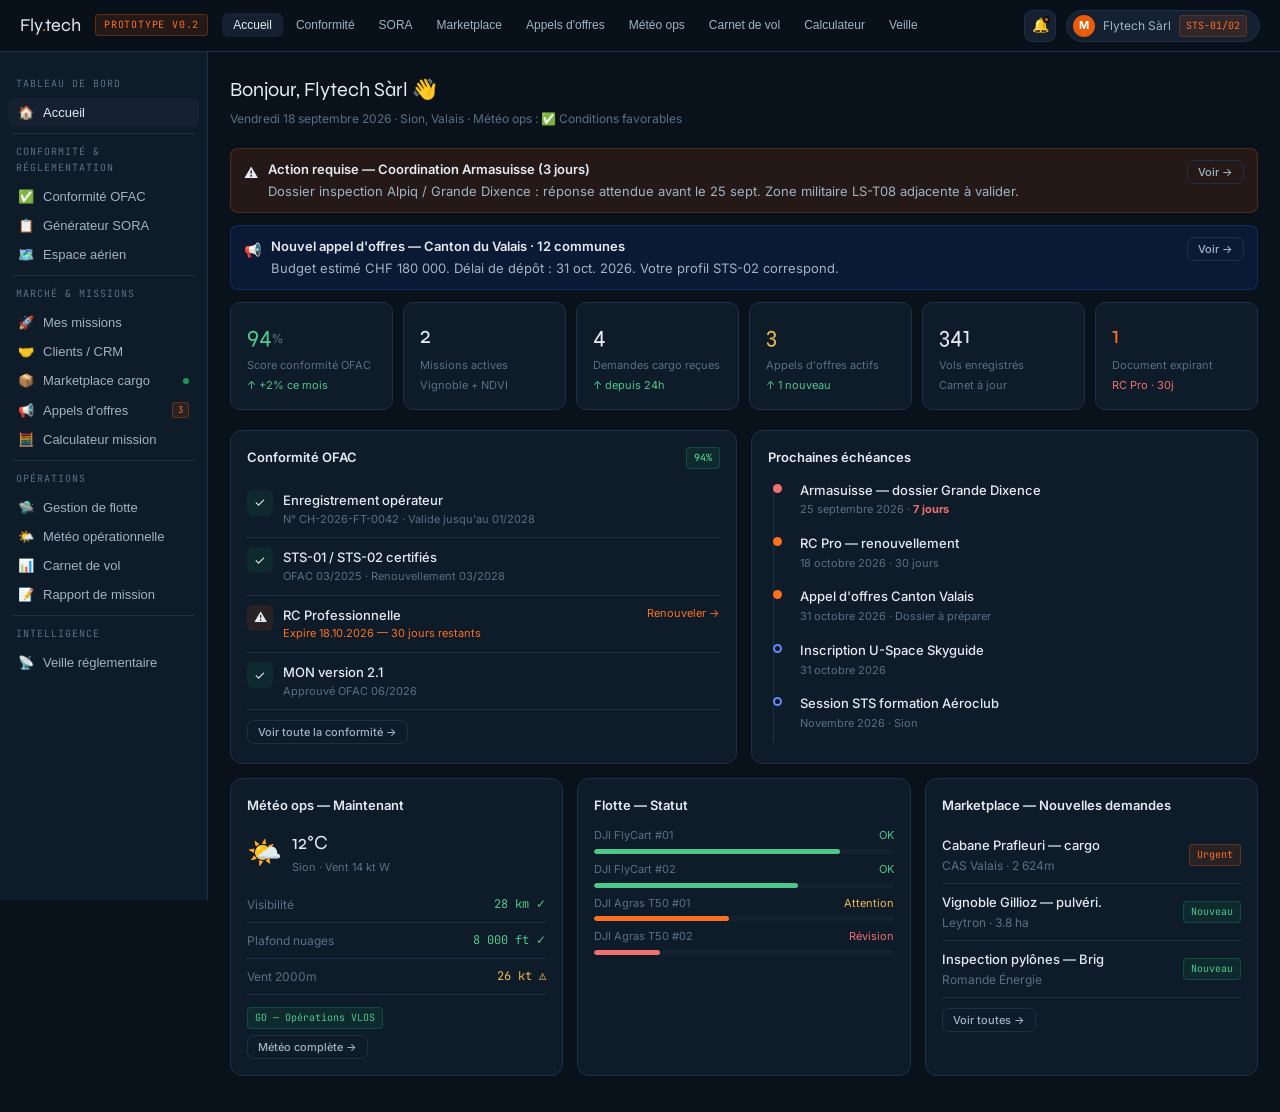
==== commit b0891c70: "feat: platform v0.3 — missions, flotte, CRM, rapport de mission Add 4 new platform sections: - Mes m" ====
--- a/plateforme.html
+++ b/plateforme.html
@@ -221,6 +221,53 @@
     .zone-map{background:var(--bg-3);border:1px solid var(--border);border-radius:8px;height:220px;position:relative;overflow:hidden}
     .zone-map svg{width:100%;height:100%}
 
+    /* ── Fleet / Batteries ──────────────────────────────── */
+    .drone-card{background:var(--bg-2);border:1px solid var(--border);border-radius:12px;padding:16px;transition:border-color .2s}
+    .drone-card:hover{border-color:var(--border-2)}
+    .drone-header{display:flex;align-items:center;justify-content:space-between;margin-bottom:12px}
+    .drone-name{font-weight:600;font-size:13px}
+    .drone-serial{font-size:10px;font-family:var(--f-mono);color:var(--text-3)}
+    .batt-grid{display:grid;grid-template-columns:1fr 1fr;gap:6px;margin-top:10px}
+    .batt-cell{background:var(--bg-3);border:1px solid var(--border);border-radius:6px;padding:7px 9px}
+    .batt-id{font-size:10px;font-family:var(--f-mono);color:var(--text-3);margin-bottom:4px}
+    .batt-bar{height:4px;background:var(--bg-4);border-radius:2px;overflow:hidden;margin:3px 0}
+    .batt-fill{height:100%;border-radius:2px}
+    .batt-stat{font-size:10px;color:var(--text-3)}
+    .batt-ok{color:var(--green-2)}.batt-warn{color:var(--yellow-2)}.batt-bad{color:var(--red-2)}
+
+    /* ── CRM ────────────────────────────────────────────── */
+    .crm-row{display:grid;grid-template-columns:2fr 1fr 80px 90px 80px 100px;align-items:center;gap:10px;padding:10px 12px;border-bottom:1px solid var(--border);font-size:12px}
+    .crm-row:last-child{border-bottom:none}
+    .crm-head{background:var(--bg-3);border-radius:6px 6px 0 0;font-size:10px;font-family:var(--f-mono);color:var(--text-3);letter-spacing:.06em;text-transform:uppercase}
+    .crm-name{font-weight:600;font-size:13px;color:var(--text)}
+    .crm-sub{font-size:10px;color:var(--text-3)}
+    .crm-ca{font-family:var(--f-mono);color:var(--green-2)}
+    .crm-type-icon{width:28px;height:28px;border-radius:6px;display:flex;align-items:center;justify-content:center;font-size:14px;flex-shrink:0;background:var(--bg-3)}
+
+    /* ── Mission pipeline ───────────────────────────────── */
+    .pipeline{display:grid;grid-template-columns:1fr 1fr 1fr;gap:14px}
+    .pipe-col{background:var(--bg-2);border:1px solid var(--border);border-radius:10px;padding:12px}
+    .pipe-title{font-size:11px;font-family:var(--f-mono);text-transform:uppercase;letter-spacing:.08em;color:var(--text-3);margin-bottom:10px;display:flex;align-items:center;justify-content:space-between}
+    .pipe-count{background:var(--bg-3);color:var(--text-2);border-radius:10px;font-size:10px;padding:1px 7px}
+    .mission-card{background:var(--bg-3);border:1px solid var(--border);border-radius:8px;padding:10px;margin-bottom:8px;cursor:default;transition:border-color .2s}
+    .mission-card:hover{border-color:var(--border-2)}
+    .mission-card:last-child{margin-bottom:0}
+    .mc-title{font-size:12px;font-weight:600;margin-bottom:3px}
+    .mc-client{font-size:10px;color:var(--text-3);margin-bottom:6px}
+    .mc-footer{display:flex;align-items:center;justify-content:space-between}
+    .mc-date{font-size:10px;font-family:var(--f-mono);color:var(--text-3)}
+
+    /* ── Rapport de mission ─────────────────────────────── */
+    .rapport-section{margin-bottom:16px}
+    .rapport-section-title{font-size:11px;font-family:var(--f-mono);text-transform:uppercase;letter-spacing:.08em;color:var(--text-3);margin-bottom:10px;padding-bottom:6px;border-bottom:1px solid var(--border)}
+    .r-grid2{display:grid;grid-template-columns:1fr 1fr;gap:10px}
+    .r-grid3{display:grid;grid-template-columns:1fr 1fr 1fr;gap:10px}
+    .check-row{display:flex;align-items:center;gap:8px;padding:6px 0;border-bottom:1px solid var(--border);font-size:13px}
+    .check-row:last-child{border-bottom:none}
+    .check-box{width:16px;height:16px;border-radius:3px;border:1px solid var(--border-2);background:var(--bg-3);display:flex;align-items:center;justify-content:center;flex-shrink:0;font-size:10px;cursor:pointer}
+    .check-box.checked{background:var(--green-bg);border-color:rgba(26,154,90,.4);color:var(--green-2)}
+    textarea.form-input{resize:vertical;min-height:60px;font-family:var(--f-body)}
+
     /* ── Responsive ─────────────────────────────────────── */
     @media(max-width:900px){.grid2,.grid3{grid-template-columns:1fr}}
     @media(max-width:768px){
@@ -272,13 +319,17 @@
     <button class="s-item" onclick="sv('airspace',this)"><span>🗺️</span> Espace aérien</button>
     <div class="s-divider"></div>
     <div class="s-label">Marché & Missions</div>
+    <button class="s-item" onclick="sv('missions',this)"><span>🚀</span> Mes missions</button>
+    <button class="s-item" onclick="sv('clients',this)"><span>🤝</span> Clients / CRM</button>
     <button class="s-item" onclick="sv('marketplace',this)"><span>📦</span> Marketplace cargo <div class="s-dot"></div></button>
     <button class="s-item" onclick="sv('ao',this)"><span>📢</span> Appels d'offres <span class="s-new">3</span></button>
     <button class="s-item" onclick="sv('calc',this)"><span>🧮</span> Calculateur mission</button>
     <div class="s-divider"></div>
     <div class="s-label">Opérations</div>
+    <button class="s-item" onclick="sv('flotte',this)"><span>🛸</span> Gestion de flotte</button>
     <button class="s-item" onclick="sv('meteo',this)"><span>🌤️</span> Météo opérationnelle</button>
     <button class="s-item" onclick="sv('carnet',this)"><span>📊</span> Carnet de vol</button>
+    <button class="s-item" onclick="sv('rapport',this)"><span>📝</span> Rapport de mission</button>
     <div class="s-divider"></div>
     <div class="s-label">Intelligence</div>
     <button class="s-item" onclick="sv('veille',this)"><span>📡</span> Veille réglementaire</button>
@@ -383,15 +434,15 @@
         <div class="conf-item"><div class="conf-icon ci-ok">✓</div><div class="conf-text"><div class="conf-name">Certification pilote STS-02 — BVLOS zones peuplées</div><div class="conf-sub">OFAC 03/2025 · Expiration 03/2028</div></div><span class="badge b-green">OK</span></div>
         <div class="conf-item"><div class="conf-icon ci-ok">✓</div><div class="conf-text"><div class="conf-name">Manuel d'opérations (MON) approuvé</div><div class="conf-sub">Version 2.1 · Approuvé OFAC 06/2026 · Prochain audit 06/2027</div></div><span class="badge b-green">OK</span></div>
         <div class="conf-item"><div class="conf-icon ci-ok">✓</div><div class="conf-text"><div class="conf-name">Certification appareils OFAG — traitements phytosanitaires</div><div class="conf-sub">DJI Agras T50 · Liste OFAG 2026 · Produits autorisés à jour</div></div><span class="badge b-green">OK</span></div>
-        <div class="conf-item"><div class="conf-icon ci-warn">⚠</div><div class="conf-text"><div class="conf-name">Assurance RC professionnelle (min. CHF 750 000)</div><div class="conf-sub">Zurich Insurance · Police ZI-2026-88432 · <strong style="color:var(--orange-2)">Expire 18.10.2026 — 30 jours</strong></div></div><div class="conf-action" onclick="alert('Simulation: Ouverture du portail de renouvellement Zurich Insurance...')">Renouveler →</div></div>
+        <div class="conf-item"><div class="conf-icon ci-warn">⚠</div><div class="conf-text"><div class="conf-name">Assurance RC professionnelle (min. CHF 1 000 000)</div><div class="conf-sub">Zurich Insurance · Police ZI-2026-88432 · <strong style="color:var(--orange-2)">Expire 18.10.2026 — 30 jours</strong></div></div><div class="conf-action" onclick="alert('Simulation: Ouverture du portail de renouvellement Zurich Insurance...')">Renouveler →</div></div>
         <div class="conf-item"><div class="conf-icon ci-ok">✓</div><div class="conf-text"><div class="conf-name">Signalisation appareils (marquage UAS-CH)</div><div class="conf-sub">Conforme Règlement UE 2019/945 · Tous appareils vérifiés</div></div><span class="badge b-green">OK</span></div>
         <div class="conf-item"><div class="conf-icon ci-ok">✓</div><div class="conf-text"><div class="conf-name">Registre de vol numérique (art. 24 OACS)</div><div class="conf-sub">341 vols · Dernière entrée 15.09.2026 · Export PDF disponible</div></div><span class="badge b-green">OK</span></div>
-        <div class="conf-item"><div class="conf-icon ci-ok">✓</div><div class="conf-text"><div class="conf-name">Coordination Skyguide CTR Sion</div><div class="conf-sub">Autorisation CTR active · Procédure coordination définie et documentée</div></div><span class="badge b-green">OK</span></div>
+        <div class="conf-item"><div class="conf-icon ci-ok">✓</div><div class="conf-text"><div class="conf-name">Portail Skyguide Swiss U-Space — Autorisations CTR</div><div class="conf-sub">Compte actif · app.swissuspace.ch · Autorisations numériques opérationnelles depuis 2025</div></div><span class="badge b-green">OK</span></div>
       </div>
       <div class="card" style="margin-top:14px">
-        <div class="card-title">Préparation U-Space 2027 <span class="badge b-blue">Nouveau</span></div>
-        <div class="conf-item"><div class="conf-icon ci-warn">⚠</div><div class="conf-text"><div class="conf-name">Inscription portail Skyguide BVLOS</div><div class="conf-sub">Ouverture mars 2027 · Inscription recommandée avant le 31 oct. 2026</div></div><div class="conf-action">S'inscrire →</div></div>
-        <div class="conf-item"><div class="conf-icon ci-warn">⚠</div><div class="conf-text"><div class="conf-name">Enregistrement nouveau portail OFAC STS</div><div class="conf-sub">Migration vers le nouveau portail U-Space prévue jan. 2027</div></div><div class="conf-action">Surveiller →</div></div>
+        <div class="card-title">Évolution U-Space 2027 <span class="badge b-blue">En cours</span></div>
+        <div class="conf-item"><div class="conf-icon ci-warn">⚠</div><div class="conf-text"><div class="conf-name">Extension BVLOS corridors — Swiss U-Space</div><div class="conf-sub">Portail actuel : autorisations VLOS/BVLOS classiques · Extension corridors automatisés prévue mars 2027</div></div><div class="conf-action">Se préparer →</div></div>
+        <div class="conf-item"><div class="conf-icon ci-warn">⚠</div><div class="conf-text"><div class="conf-name">Déconfliction automatique trafic aérien Skyguide</div><div class="conf-sub">API déconfliction temps réel pour opérateurs certifiés STS · Disponible T1 2027</div></div><div class="conf-action">Surveiller →</div></div>
       </div>
     </div>
 
@@ -476,11 +527,12 @@
       <div class="page-head"><div class="page-title">Marketplace Cargo Alpine</div><div class="page-sub">Demandes qualifiées · Opérateurs STS certifiés uniquement · Valais et Suisse romande</div></div>
       <div class="stat-row">
         <div class="stat"><div class="stat-val">12</div><div class="stat-label">Demandes actives</div><div class="stat-delta up">↑ 4 nouvelles</div></div>
-        <div class="stat"><div class="stat-val">3</div><div class="stat-label">Correspond à votre profil</div></div>
-        <div class="stat"><div class="stat-val" style="color:var(--green-2)">CHF 2 400</div><div class="stat-label">Budget moyen</div></div>
+        <div class="stat"><div class="stat-val">5</div><div class="stat-label">Correspond à votre profil</div></div>
+        <div class="stat"><div class="stat-val" style="color:var(--green-2)">CHF 3 200</div><div class="stat-label">Budget moyen</div></div>
         <div class="stat"><div class="stat-val">89%</div><div class="stat-label">Taux de réponse ops</div><div class="stat-delta up">Votre score</div></div>
-      </div>
-      <div class="alert alert-green"><div class="alert-icon">⭐</div><div class="alert-text"><span class="alert-title">3 missions correspondent à votre profil STS-02</span>Visibles uniquement aux pilotes STS certifiés. Répondez dans les 24h pour maximiser vos chances.</div></div>
+        <div class="stat"><div class="stat-val" style="color:var(--purple-2)">2</div><div class="stat-label">Corridors médicaux</div><div class="stat-delta neutral">Nouveau segment</div></div>
+      </div>
+      <div class="alert alert-green"><div class="alert-icon">⭐</div><div class="alert-text"><span class="alert-title">5 missions correspondent à votre profil STS-02 — dont 2 corridors médicaux (CHF 980/vol récurrent)</span>Corridors médicaux : contrats cadre 3×/semaine. BKW Energie inspection annuelle CHF 12 500. Cargo haute altitude ×3.</div></div>
 
       <div class="mkt-card">
         <div class="mkt-icon">🏔️</div>
@@ -512,6 +564,26 @@
         <div class="mkt-price"><div class="mkt-amount">CHF 3 400</div><div class="mkt-unit">/ journée</div><br><button class="btn btn-primary btn-sm" style="margin-top:8px" onclick="alert('Simulation : Candidature envoyée à Romande Énergie.')">Postuler</button></div>
       </div>
 
+      <div class="mkt-card">
+        <div class="mkt-icon">🏥</div>
+        <div class="mkt-body">
+          <div class="mkt-title">Corridor médical — Hôpital de Sierre ↔ Hôpital du Valais Sion</div>
+          <div class="mkt-meta">Hôpital Riviera-Chablais · Santé · Prélèvements laboratoire · Récurrent 3×/semaine</div>
+          <div class="mkt-tags"><span class="badge b-purple">Médical</span><span class="badge b-blue">STS-02 requis</span><span class="badge b-green">Contrat cadre</span><span class="badge b-gray">~1.2 kg</span></div>
+        </div>
+        <div class="mkt-price"><div class="mkt-amount">CHF 980</div><div class="mkt-unit">/ vol</div><br><button class="btn btn-primary btn-sm" style="margin-top:8px" onclick="alert('Simulation : Contact établi avec le service logistique Hôpital Riviera-Chablais.')">Postuler</button></div>
+      </div>
+
+      <div class="mkt-card">
+        <div class="mkt-icon">⚡</div>
+        <div class="mkt-body">
+          <div class="mkt-title">Inspection annuelle pylônes 225 kV — BKW Energie, Alpes bernoises</div>
+          <div class="mkt-meta">BKW Energie AG · Inspection thermique RGB · 42 pylônes · Zone 1 400–2 600m</div>
+          <div class="mkt-tags"><span class="badge b-orange">Récurrent</span><span class="badge b-blue">STS-02 requis</span><span class="badge b-purple">Thermique</span><span class="badge b-gray">Rapport SIA 469</span></div>
+        </div>
+        <div class="mkt-price"><div class="mkt-amount">CHF 12 500</div><div class="mkt-unit">contrat / an</div><br><button class="btn btn-primary btn-sm" style="margin-top:8px" onclick="alert('Simulation : Candidature transmise à BKW Energie.')">Postuler</button></div>
+      </div>
+
       <div class="mkt-card" style="opacity:.55">
         <div class="mkt-icon">🗺️</div>
         <div class="mkt-body">
@@ -520,16 +592,6 @@
           <div class="mkt-tags"><span class="badge b-gray">Standard</span><span class="badge b-gray">A2/A3</span></div>
         </div>
         <div class="mkt-price"><div class="mkt-amount">CHF 900</div><div class="mkt-unit">demi-journée</div><br><button class="btn btn-ghost btn-sm" style="margin-top:8px">Voir</button></div>
-      </div>
-
-      <div class="mkt-card" style="opacity:.55">
-        <div class="mkt-icon">🏗️</div>
-        <div class="mkt-body">
-          <div class="mkt-title">Livraison matériaux chantier — Verbier, altitude 2 100m</div>
-          <div class="mkt-meta">Zimmermann Constructions SA · Cargo · Chantier EWZ · Accès route fermée oct.</div>
-          <div class="mkt-tags"><span class="badge b-gray">Standard</span><span class="badge b-blue">STS-01</span><span class="badge b-gray">12 × 2.5 kg</span></div>
-        </div>
-        <div class="mkt-price"><div class="mkt-amount">CHF 1 600</div><div class="mkt-unit">forfait</div><br><button class="btn btn-ghost btn-sm" style="margin-top:8px">Voir</button></div>
       </div>
     </div>
 
@@ -771,6 +833,302 @@
       </div>
     </div>
 
+    <!-- ═══════════ MISSIONS ════════════════════════════════ -->
+    <div class="view" id="v-missions">
+      <div class="page-head"><div class="page-title">Mes missions</div><div class="page-sub">Pipeline opérationnel · Septembre 2026</div></div>
+      <div class="stat-row">
+        <div class="stat"><div class="stat-val">2</div><div class="stat-label">En cours</div></div>
+        <div class="stat"><div class="stat-val" style="color:var(--orange-2)">3</div><div class="stat-label">À planifier</div></div>
+        <div class="stat"><div class="stat-val" style="color:var(--green-2)">8</div><div class="stat-label">Complétées ce mois</div></div>
+        <div class="stat"><div class="stat-val" style="color:var(--green-2)">CHF 18 400</div><div class="stat-label">CA septembre</div><div class="stat-delta up">↑ +22% vs août</div></div>
+      </div>
+      <div class="pipeline">
+        <div class="pipe-col">
+          <div class="pipe-title">À planifier <span class="pipe-count">3</span></div>
+          <div class="mission-card">
+            <div class="mc-title">Pulvérisation — Vignoble Gillioz</div>
+            <div class="mc-client">Domaine Gillioz · Leytron · 3.8 ha</div>
+            <div class="mc-footer"><span class="badge b-orange">Urgent</span><span class="mc-date">avant 25 sept.</span></div>
+          </div>
+          <div class="mission-card">
+            <div class="mc-title">Cargo Cabane Prafleuri</div>
+            <div class="mc-client">CAS Valais · Les Collons → 2 624m</div>
+            <div class="mc-footer"><span class="badge b-blue">STS-02</span><span class="mc-date">avant 20 oct.</span></div>
+          </div>
+          <div class="mission-card">
+            <div class="mc-title">Inspection pylônes MT</div>
+            <div class="mc-client">Romande Énergie · Entremont</div>
+            <div class="mc-footer"><span class="badge b-purple">Thermique</span><span class="mc-date">à définir</span></div>
+          </div>
+        </div>
+        <div class="pipe-col">
+          <div class="pipe-title">En cours <span class="pipe-count">2</span></div>
+          <div class="mission-card" style="border-color:var(--orange-2)">
+            <div class="mc-title">NDVI Valais Fruits — Fully</div>
+            <div class="mc-client">Valais Fruits SA · Arboriculture · 12 ha</div>
+            <div class="mc-footer"><span class="badge b-green">Actif</span><span class="mc-date">15–20 sept.</span></div>
+            <div class="prog-wrap" style="margin-top:8px"><div class="prog-label"><span>Avancement</span><span>65%</span></div><div class="prog-bar"><div class="prog-fill pf-green" style="width:65%"></div></div></div>
+          </div>
+          <div class="mission-card" style="border-color:var(--orange-2)">
+            <div class="mc-title">Inspection Grande Dixence — Alpiq</div>
+            <div class="mc-client">Alpiq SA · Barrage · STS-02 BVLOS</div>
+            <div class="mc-footer"><span class="badge b-orange">Armasuisse ⏳</span><span class="mc-date">dossier J-7</span></div>
+            <div class="prog-wrap" style="margin-top:8px"><div class="prog-label"><span>Avancement</span><span>40%</span></div><div class="prog-bar"><div class="prog-fill pf-orange" style="width:40%"></div></div></div>
+          </div>
+        </div>
+        <div class="pipe-col">
+          <div class="pipe-title">Complétées — sept. <span class="pipe-count">8</span></div>
+          <div class="mission-card">
+            <div class="mc-title">Pulvérisation Farinet — Saillon</div>
+            <div class="mc-client">Domaine Farinet · 4.2 ha</div>
+            <div class="mc-footer"><span class="badge b-green">Facturé</span><span class="mc-date" style="color:var(--green-2)">CHF 3 200</span></div>
+          </div>
+          <div class="mission-card">
+            <div class="mc-title">Cargo Mont-Fort × 2</div>
+            <div class="mc-client">CAS Valais · Verbier</div>
+            <div class="mc-footer"><span class="badge b-green">Facturé</span><span class="mc-date" style="color:var(--green-2)">CHF 5 600</span></div>
+          </div>
+          <div class="mission-card">
+            <div class="mc-title">NDVI Arboriculture Fully</div>
+            <div class="mc-client">Valais Fruits SA</div>
+            <div class="mc-footer"><span class="badge b-green">Facturé</span><span class="mc-date" style="color:var(--green-2)">CHF 2 400</span></div>
+          </div>
+          <div style="text-align:center;margin-top:8px"><button class="btn btn-ghost btn-sm">Voir toutes →</button></div>
+        </div>
+      </div>
+    </div>
+
+    <!-- ═══════════ FLOTTE ════════════════════════════════ -->
+    <div class="view" id="v-flotte">
+      <div class="page-head"><div class="page-title">Gestion de flotte</div><div class="page-sub">Suivi batteries, maintenance et calibrations · 4 appareils · 16 batteries</div></div>
+      <div class="stat-row">
+        <div class="stat"><div class="stat-val">4</div><div class="stat-label">Appareils</div></div>
+        <div class="stat"><div class="stat-val" style="color:var(--green-2)">2</div><div class="stat-label">Opérationnels</div></div>
+        <div class="stat"><div class="stat-val" style="color:var(--yellow-2)">1</div><div class="stat-label">Attention</div></div>
+        <div class="stat"><div class="stat-val" style="color:var(--red-2)">1</div><div class="stat-label">Révision requise</div></div>
+        <div class="stat"><div class="stat-val">16</div><div class="stat-label">Batteries totales</div></div>
+        <div class="stat"><div class="stat-val" style="color:var(--orange-2)">3</div><div class="stat-label">Batteries ≤30% santé</div></div>
+      </div>
+
+      <div class="grid2">
+        <div class="drone-card">
+          <div class="drone-header"><div><div class="drone-name">DJI FlyCart 30 #01</div><div class="drone-serial">SN: FC30-2025-001 · 185h vol</div></div><span class="badge b-green">Opérationnel</span></div>
+          <div class="prog-wrap"><div class="prog-label"><span>Santé générale</span><span class="go">82%</span></div><div class="prog-bar"><div class="prog-fill pf-green" style="width:82%"></div></div></div>
+          <div class="row"><span class="row-label">Prochaine révision</span><span class="row-val">200h · dans 15h</span></div>
+          <div class="row"><span class="row-label">Dernière calibration IMU</span><span class="row-val">02.09.2026</span></div>
+          <div class="row"><span class="row-label">Firmware</span><span class="row-val go">v10.01.0500 ✓</span></div>
+          <div class="batt-grid">
+            <div class="batt-cell"><div class="batt-id">BAT-FC01-A</div><div class="batt-bar"><div class="batt-fill pf-green" style="width:88%"></div></div><div class="batt-stat"><span class="batt-ok">88%</span> · 142 cycles</div></div>
+            <div class="batt-cell"><div class="batt-id">BAT-FC01-B</div><div class="batt-bar"><div class="batt-fill pf-green" style="width:91%"></div></div><div class="batt-stat"><span class="batt-ok">91%</span> · 118 cycles</div></div>
+            <div class="batt-cell"><div class="batt-id">BAT-FC01-C</div><div class="batt-bar"><div class="batt-fill pf-orange" style="width:72%"></div></div><div class="batt-stat"><span class="batt-warn">72%</span> · 198 cycles</div></div>
+            <div class="batt-cell"><div class="batt-id">BAT-FC01-D</div><div class="batt-bar"><div class="batt-fill pf-green" style="width:85%"></div></div><div class="batt-stat"><span class="batt-ok">85%</span> · 156 cycles</div></div>
+          </div>
+        </div>
+
+        <div class="drone-card">
+          <div class="drone-header"><div><div class="drone-name">DJI FlyCart 30 #02</div><div class="drone-serial">SN: FC30-2025-002 · 156h vol</div></div><span class="badge b-green">Opérationnel</span></div>
+          <div class="prog-wrap"><div class="prog-label"><span>Santé générale</span><span class="go">68%</span></div><div class="prog-bar"><div class="prog-fill pf-green" style="width:68%"></div></div></div>
+          <div class="row"><span class="row-label">Prochaine révision</span><span class="row-val">200h · dans 44h</span></div>
+          <div class="row"><span class="row-label">Dernière calibration IMU</span><span class="row-val">10.08.2026</span></div>
+          <div class="row"><span class="row-label">Firmware</span><span class="row-val go">v10.01.0500 ✓</span></div>
+          <div class="batt-grid">
+            <div class="batt-cell"><div class="batt-id">BAT-FC02-A</div><div class="batt-bar"><div class="batt-fill pf-green" style="width:79%"></div></div><div class="batt-stat"><span class="batt-ok">79%</span> · 165 cycles</div></div>
+            <div class="batt-cell"><div class="batt-id">BAT-FC02-B</div><div class="batt-bar"><div class="batt-fill pf-green" style="width:82%"></div></div><div class="batt-stat"><span class="batt-ok">82%</span> · 148 cycles</div></div>
+            <div class="batt-cell"><div class="batt-id">BAT-FC02-C</div><div class="batt-bar"><div class="batt-fill pf-green" style="width:76%"></div></div><div class="batt-stat"><span class="batt-ok">76%</span> · 172 cycles</div></div>
+            <div class="batt-cell"><div class="batt-id">BAT-FC02-D</div><div class="batt-bar"><div class="batt-fill pf-orange" style="width:61%"></div></div><div class="batt-stat"><span class="batt-warn">61%</span> · 204 cycles</div></div>
+          </div>
+        </div>
+
+        <div class="drone-card" style="border-color:rgba(200,144,10,.3)">
+          <div class="drone-header"><div><div class="drone-name">DJI Agras T50 #01</div><div class="drone-serial">SN: T50-2024-001 · 72h vol</div></div><span class="badge b-yellow">⚠ Attention</span></div>
+          <div class="prog-wrap"><div class="prog-label"><span>Santé générale</span><span class="warn">45%</span></div><div class="prog-bar"><div class="prog-fill pf-orange" style="width:45%"></div></div></div>
+          <div class="row"><span class="row-label">Prochaine révision</span><span class="row-val warn">100h · dans 28h</span></div>
+          <div class="row"><span class="row-label">Réservoir/buses</span><span class="row-val warn">Inspection recommandée</span></div>
+          <div class="row"><span class="row-label">Firmware</span><span class="row-val warn">v08.01.0212 — MàJ dispo</span></div>
+          <div class="batt-grid">
+            <div class="batt-cell"><div class="batt-id">BAT-T1-A</div><div class="batt-bar"><div class="batt-fill pf-green" style="width:77%"></div></div><div class="batt-stat"><span class="batt-ok">77%</span> · 88 cycles</div></div>
+            <div class="batt-cell"><div class="batt-id">BAT-T1-B</div><div class="batt-bar"><div class="batt-fill pf-green" style="width:80%"></div></div><div class="batt-stat"><span class="batt-ok">80%</span> · 76 cycles</div></div>
+            <div class="batt-cell"><div class="batt-id">BAT-T1-C</div><div class="batt-bar"><div class="batt-fill pf-orange" style="width:55%"></div></div><div class="batt-stat"><span class="batt-warn">55%</span> · 210 cycles</div></div>
+            <div class="batt-cell"><div class="batt-id">BAT-T1-D</div><div class="batt-bar"><div class="batt-fill pf-orange" style="width:48%"></div></div><div class="batt-stat"><span class="batt-warn">48%</span> · 235 cycles</div></div>
+          </div>
+        </div>
+
+        <div class="drone-card" style="border-color:rgba(208,32,32,.3)">
+          <div class="drone-header"><div><div class="drone-name">DJI Agras T50 #02</div><div class="drone-serial">SN: T50-2024-002 · 104h vol</div></div><span class="badge b-red">Révision requise</span></div>
+          <div class="prog-wrap"><div class="prog-label"><span>Santé générale</span><span class="nogo">22%</span></div><div class="prog-bar"><div class="prog-fill pf-red" style="width:22%"></div></div></div>
+          <div class="row"><span class="row-label">Révision 100h</span><span class="row-val" style="color:var(--red-2)">Dépassée de 4h ⛔</span></div>
+          <div class="row"><span class="row-label">Moteur AR-gauche</span><span class="row-val" style="color:var(--red-2)">Vibrations anormales</span></div>
+          <div class="row"><span class="row-label">Statut opérations</span><span class="row-val" style="color:var(--red-2)">SUSPENDU jusqu'à révision</span></div>
+          <div class="batt-grid">
+            <div class="batt-cell"><div class="batt-id">BAT-T2-A</div><div class="batt-bar"><div class="batt-fill" style="width:28%;background:var(--red-2)"></div></div><div class="batt-stat"><span class="batt-bad">28%</span> · 312 cycles</div></div>
+            <div class="batt-cell"><div class="batt-id">BAT-T2-B</div><div class="batt-bar"><div class="batt-fill pf-green" style="width:74%"></div></div><div class="batt-stat"><span class="batt-ok">74%</span> · 142 cycles</div></div>
+            <div class="batt-cell"><div class="batt-id">BAT-T2-C</div><div class="batt-bar"><div class="batt-fill" style="width:22%;background:var(--red-2)"></div></div><div class="batt-stat"><span class="batt-bad">22%</span> · 344 cycles</div></div>
+            <div class="batt-cell"><div class="batt-id">BAT-T2-D</div><div class="batt-bar"><div class="batt-fill pf-orange" style="width:58%"></div></div><div class="batt-stat"><span class="batt-warn">58%</span> · 198 cycles</div></div>
+          </div>
+          <button class="btn btn-primary" style="width:100%;justify-content:center;margin-top:10px" onclick="alert('Simulation : Création ticket révision DJI Service Center Zurich...')">Planifier révision DJI →</button>
+        </div>
+      </div>
+    </div>
+
+    <!-- ═══════════ CLIENTS / CRM ════════════════════════ -->
+    <div class="view" id="v-clients">
+      <div class="page-head"><div class="page-title">Clients & Partenaires</div><div class="page-sub">Carnet de contacts · Relations commerciales · Historique missions</div></div>
+      <div class="stat-row">
+        <div class="stat"><div class="stat-val">11</div><div class="stat-label">Clients actifs</div></div>
+        <div class="stat"><div class="stat-val" style="color:var(--green-2)">CHF 68 400</div><div class="stat-label">CA cumulé 2026</div></div>
+        <div class="stat"><div class="stat-val">3</div><div class="stat-label">Contrats cadre</div></div>
+        <div class="stat"><div class="stat-val" style="color:var(--purple-2)">1</div><div class="stat-label">Partenaire stratégique</div></div>
+      </div>
+      <div class="card">
+        <div style="display:flex;align-items:center;justify-content:space-between;margin-bottom:12px">
+          <div class="card-title" style="margin:0">Répertoire clients</div>
+          <button class="btn btn-primary btn-sm" onclick="alert('Simulation : Formulaire ajout nouveau client.')">+ Ajouter client</button>
+        </div>
+        <div class="crm-row crm-head">
+          <div>Client</div><div>Type</div><div>Missions</div><div>CA 2026</div><div>Dernier contact</div><div>Statut</div>
+        </div>
+        <div class="crm-row">
+          <div><div class="crm-name">Domaine Farinet</div><div class="crm-sub">Saillon · Viticulture AOC Valais</div></div>
+          <div><span class="badge b-green">Agri</span></div><div style="font-family:var(--f-mono)">12</div>
+          <div class="crm-ca">CHF 14 800</div><div style="font-size:11px;color:var(--text-3)">15.09.2026</div>
+          <div><span class="badge b-green">Contrat cadre</span></div>
+        </div>
+        <div class="crm-row">
+          <div><div class="crm-name">CAS Valais — Section Monte Rosa</div><div class="crm-sub">Sion · Cargo haute altitude</div></div>
+          <div><span class="badge b-blue">Cargo</span></div><div style="font-family:var(--f-mono)">8</div>
+          <div class="crm-ca">CHF 22 400</div><div style="font-size:11px;color:var(--text-3)">12.09.2026</div>
+          <div><span class="badge b-green">Contrat cadre</span></div>
+        </div>
+        <div class="crm-row">
+          <div><div class="crm-name">Alpiq SA</div><div class="crm-sub">Lausanne · Inspection barrages</div></div>
+          <div><span class="badge b-orange">Inspection</span></div><div style="font-family:var(--f-mono)">4</div>
+          <div class="crm-ca">CHF 11 200</div><div style="font-size:11px;color:var(--text-3)">05.09.2026</div>
+          <div><span class="badge b-orange">En cours</span></div>
+        </div>
+        <div class="crm-row">
+          <div><div class="crm-name">Valais Fruits SA</div><div class="crm-sub">Fully · NDVI arboriculture</div></div>
+          <div><span class="badge b-green">Agri</span></div><div style="font-family:var(--f-mono)">5</div>
+          <div class="crm-ca">CHF 7 500</div><div style="font-size:11px;color:var(--text-3)">14.09.2026</div>
+          <div><span class="badge b-green">Actif</span></div>
+        </div>
+        <div class="crm-row">
+          <div><div class="crm-name">Romande Énergie SA</div><div class="crm-sub">Morges · Inspection lignes MT</div></div>
+          <div><span class="badge b-orange">Inspection</span></div><div style="font-family:var(--f-mono)">2</div>
+          <div class="crm-ca">CHF 6 800</div><div style="font-size:11px;color:var(--text-3)">08.09.2026</div>
+          <div><span class="badge b-blue">Devis envoyé</span></div>
+        </div>
+        <div class="crm-row">
+          <div><div class="crm-name">Domaine Gillioz</div><div class="crm-sub">Leytron · Pulvérisation vignoble</div></div>
+          <div><span class="badge b-green">Agri</span></div><div style="font-family:var(--f-mono)">3</div>
+          <div class="crm-ca">CHF 5 700</div><div style="font-size:11px;color:var(--text-3)">18.09.2026</div>
+          <div><span class="badge b-orange">À planifier</span></div>
+        </div>
+        <div class="crm-row">
+          <div><div class="crm-name">Hôpital du Valais — HVS</div><div class="crm-sub">Sion · Corridor médical (pilote)</div></div>
+          <div><span class="badge b-purple">Médical</span></div><div style="font-family:var(--f-mono)">0</div>
+          <div class="crm-ca" style="color:var(--text-3)">—</div>
+          <div style="font-size:11px;color:var(--text-3)">12.09.2026</div>
+          <div><span class="badge b-blue">Négociation</span></div>
+        </div>
+        <div class="crm-row">
+          <div><div class="crm-name">Commune d'Anniviers</div><div class="crm-sub">Anniviers · Topographie LIDAR</div></div>
+          <div><span class="badge b-gray">Carto</span></div><div style="font-family:var(--f-mono)">1</div>
+          <div class="crm-ca">CHF 900</div><div style="font-size:11px;color:var(--text-3)">01.08.2026</div>
+          <div><span class="badge b-gray">Ponctuel</span></div>
+        </div>
+        <div class="crm-row" style="background:rgba(124,58,237,.04)">
+          <div><div class="crm-name">Bubo Sàrl <span style="font-size:10px;color:var(--purple-2)">(Partenaire)</span></div><div class="crm-sub">Valais · Viticulture drone · Partenariat commercial</div></div>
+          <div><span class="badge b-purple">Partenaire</span></div><div style="font-family:var(--f-mono)">—</div>
+          <div class="crm-ca" style="color:var(--purple-2)">Accord</div>
+          <div style="font-size:11px;color:var(--text-3)">18.09.2026</div>
+          <div><span class="badge b-purple">Actif</span></div>
+        </div>
+        <div class="crm-row">
+          <div><div class="crm-name">BKW Energie AG</div><div class="crm-sub">Berne · Inspection pylônes 225 kV</div></div>
+          <div><span class="badge b-orange">Inspection</span></div><div style="font-family:var(--f-mono)">0</div>
+          <div class="crm-ca" style="color:var(--text-3)">—</div>
+          <div style="font-size:11px;color:var(--text-3)">—</div>
+          <div><span class="badge b-gray">Prospect</span></div>
+        </div>
+        <div class="crm-row">
+          <div><div class="crm-name">IVVV — Interprofession Vigne Valais</div><div class="crm-sub">Sion · Contrat cadre viticulture AOC</div></div>
+          <div><span class="badge b-green">Agri</span></div><div style="font-family:var(--f-mono)">0</div>
+          <div class="crm-ca" style="color:var(--text-3)">—</div>
+          <div style="font-size:11px;color:var(--text-3)">—</div>
+          <div><span class="badge b-gray">Appel d'offres</span></div>
+        </div>
+      </div>
+    </div>
+
+    <!-- ═══════════ RAPPORT DE MISSION ══════════════════════ -->
+    <div class="view" id="v-rapport">
+      <div class="page-head"><div class="page-title">Rapport de mission</div><div class="page-sub">Compte-rendu post-vol conforme OFAC · MON art. 8.3 · Archivage automatique</div></div>
+      <div class="grid2">
+        <div>
+          <div class="card" style="margin-bottom:14px">
+            <div class="card-title">Informations de la mission</div>
+            <div class="rapport-section">
+              <div class="rapport-section-title">Identification</div>
+              <div class="r-grid2">
+                <div class="form-group"><label class="form-label">N° de vol (carnet)</label><input class="form-input" type="text" value="342"></div>
+                <div class="form-group"><label class="form-label">Date</label><input class="form-input" type="date" value="2026-09-18"></div>
+                <div class="form-group"><label class="form-label">Pilote commandant de bord</label><input class="form-input" type="text" value="Flytech Sàrl — Pilote STS-02"></div>
+                <div class="form-group"><label class="form-label">Appareil</label><select class="form-select"><option selected>DJI FlyCart 30 #01 (FC30-2025-001)</option><option>DJI FlyCart 30 #02</option><option>DJI Agras T50 #01</option></select></div>
+              </div>
+              <div class="form-group"><label class="form-label">Zone d'opération</label><input class="form-input" type="text" placeholder="Ex: Vignoble Farinet, Saillon VS — Parcelle A3"></div>
+              <div class="r-grid3">
+                <div class="form-group"><label class="form-label">Heure décollage</label><input class="form-input" type="time" value="08:45"></div>
+                <div class="form-group"><label class="form-label">Heure atterrissage</label><input class="form-input" type="time" value="10:30"></div>
+                <div class="form-group"><label class="form-label">Altitude max (m MSL)</label><input class="form-input" type="number" value="520"></div>
+              </div>
+            </div>
+          </div>
+          <div class="card">
+            <div class="card-title">Conditions météorologiques</div>
+            <div class="rapport-section">
+              <div class="r-grid3">
+                <div class="form-group"><label class="form-label">Vent (kt)</label><input class="form-input" type="number" value="12"></div>
+                <div class="form-group"><label class="form-label">Visibilité (km)</label><input class="form-input" type="number" value="25"></div>
+                <div class="form-group"><label class="form-label">Plafond (ft)</label><input class="form-input" type="number" value="8000"></div>
+              </div>
+              <div class="r-grid2">
+                <div class="form-group"><label class="form-label">Température (°C)</label><input class="form-input" type="number" value="14"></div>
+                <div class="form-group"><label class="form-label">Précipitations</label><select class="form-select"><option selected>Aucune</option><option>Légère pluie</option><option>Brouillard</option><option>Neige</option></select></div>
+              </div>
+            </div>
+          </div>
+        </div>
+        <div>
+          <div class="card" style="margin-bottom:14px">
+            <div class="card-title">Checklist de conformité OFAC</div>
+            <div class="rapport-section">
+              <div id="checklist">
+                <div class="check-row"><div class="check-box checked" onclick="toggleCheck(this)">✓</div><span>Autorisation de vol Swiss U-Space obtenue</span></div>
+                <div class="check-row"><div class="check-box checked" onclick="toggleCheck(this)">✓</div><span>Vérification NOTAMs zone d'opération</span></div>
+                <div class="check-row"><div class="check-box checked" onclick="toggleCheck(this)">✓</div><span>Inspection pré-vol appareil complétée</span></div>
+                <div class="check-row"><div class="check-box checked" onclick="toggleCheck(this)">✓</div><span>Batteries vérifiées (charge, température)</span></div>
+                <div class="check-row"><div class="check-box checked" onclick="toggleCheck(this)">✓</div><span>Zone sécurisée — périmètre de sécurité établi</span></div>
+                <div class="check-row"><div class="check-box checked" onclick="toggleCheck(this)">✓</div><span>Communication Skyguide CTR (si applicable)</span></div>
+                <div class="check-row"><div class="check-box checked" onclick="toggleCheck(this)">✓</div><span>Conditions météo dans les limites MON v2.1</span></div>
+                <div class="check-row"><div class="check-box" onclick="toggleCheck(this)"></div><span>Rapport d'incidents (néant si aucun)</span></div>
+                <div class="check-row"><div class="check-box checked" onclick="toggleCheck(this)">✓</div><span>Données vol sauvegardées (DJI FlightHub)</span></div>
+              </div>
+            </div>
+          </div>
+          <div class="card">
+            <div class="card-title">Observations & Incidents</div>
+            <div class="form-group"><label class="form-label">Observations générales</label><textarea class="form-input" style="min-height:70px" placeholder="Conditions particulières, remarques pilote...">Vol nominal. Conditions optimales. Pas d'incident.</textarea></div>
+            <div class="form-group"><label class="form-label">Incidents / anomalies (aucun si néant)</label><textarea class="form-input" style="min-height:50px" placeholder="Décrire tout incident ou comportement anormal...">Néant.</textarea></div>
+            <div class="form-group"><label class="form-label">Type de mission</label><select class="form-select"><option>Cargo — livraison altitude</option><option selected>Agricole — pulvérisation</option><option>Inspection thermique</option><option>Cartographie / NDVI</option></select></div>
+            <div style="display:flex;gap:8px;margin-top:10px">
+              <button class="btn btn-primary" style="flex:1;justify-content:center" onclick="alert('Simulation : Rapport de mission PDF généré — Vol #342 — conforme OFAC art. 24 OACS. Archivé automatiquement.')">📄 Générer rapport PDF</button>
+              <button class="btn btn-ghost" onclick="alert('Simulation : Rapport enregistré dans le carnet de vol.')">Sauvegarder</button>
+            </div>
+          </div>
+        </div>
+      </div>
+    </div>
+
     <!-- ═══════════ VEILLE ════════════════════════════════ -->
     <div class="view" id="v-veille">
       <div class="page-head"><div class="page-title">Veille réglementaire</div><div class="page-sub">Actualités OFAC, marché drone, nouvelles technologies · Sources suisses de référence</div></div>
@@ -862,6 +1220,12 @@
   grid.dataset.done = '1';
 }
 
+/* ── Rapport checklist ──────────────────────────────────── */
+function toggleCheck(el) {
+  const checked = el.classList.toggle('checked');
+  el.textContent = checked ? '✓' : '';
+}
+
 /* ── Init ───────────────────────────────────────────────── */
 calcUpdate();
 </script>
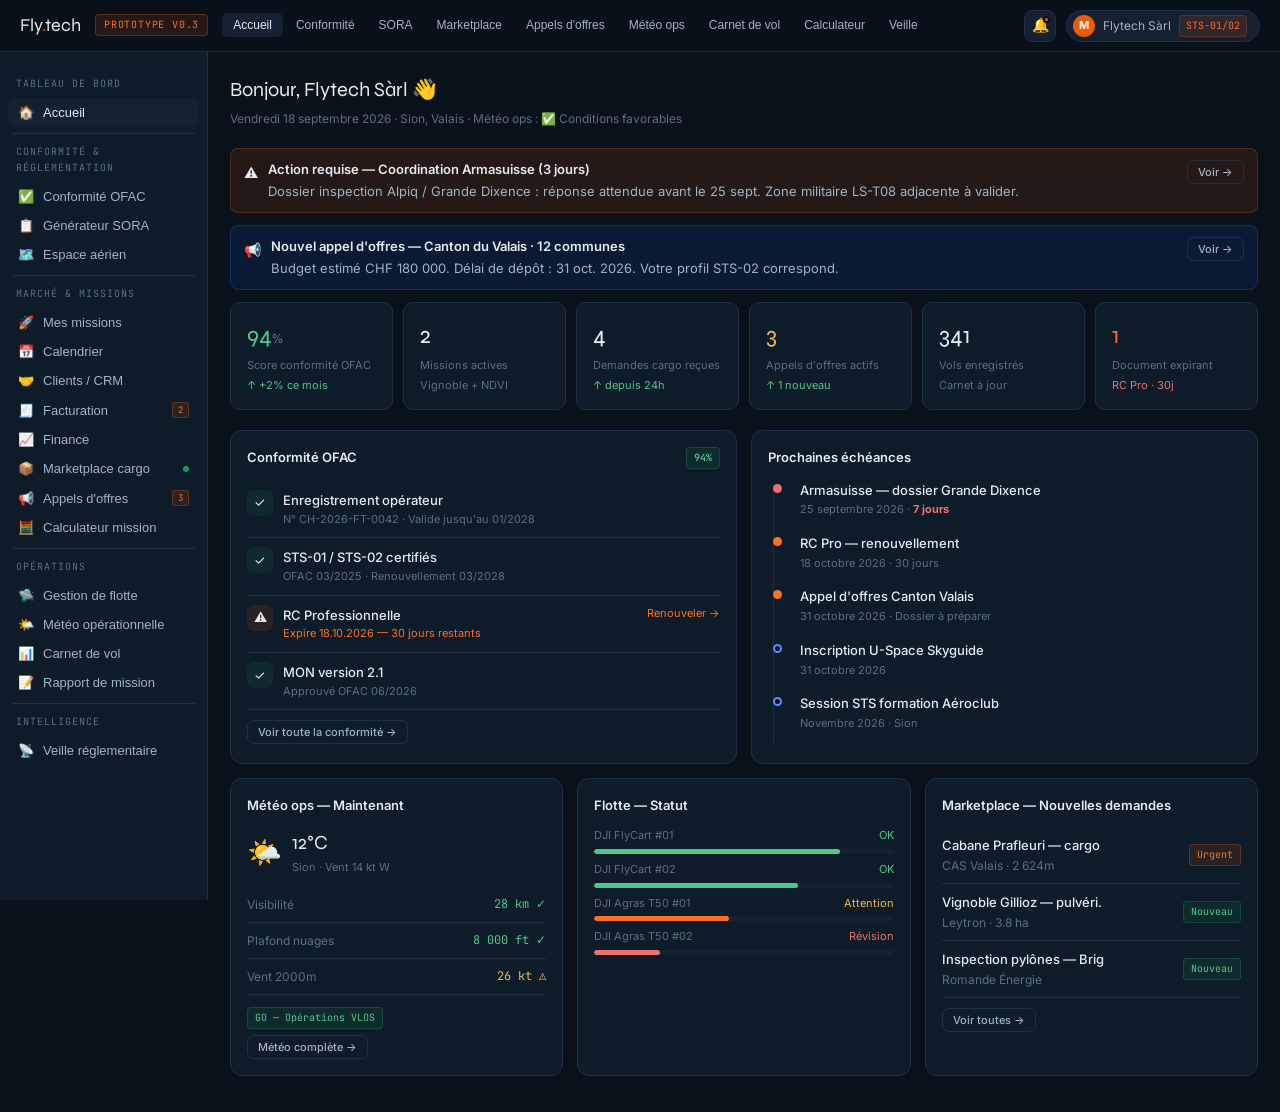
==== commit 911485fd: "feat: platform v0.3 — calendrier, facturation, finance Add 3 new sections for Bubo SARL partnership " ====
--- a/plateforme.html
+++ b/plateforme.html
@@ -268,6 +268,50 @@
     .check-box.checked{background:var(--green-bg);border-color:rgba(26,154,90,.4);color:var(--green-2)}
     textarea.form-input{resize:vertical;min-height:60px;font-family:var(--f-body)}
 
+    /* ── Calendrier ─────────────────────────────────────── */
+    .cal-header{display:flex;align-items:center;justify-content:space-between;margin-bottom:14px}
+    .cal-month{font-family:var(--f-head);font-size:16px}
+    .cal-nav{display:flex;gap:6px}
+    .cal-nav-btn{background:var(--bg-3);border:1px solid var(--border);border-radius:6px;width:28px;height:28px;display:flex;align-items:center;justify-content:center;cursor:pointer;font-size:12px;color:var(--text-2)}
+    .cal-grid{display:grid;grid-template-columns:repeat(7,1fr);gap:2px}
+    .cal-dow{font-size:10px;font-family:var(--f-mono);color:var(--text-3);text-align:center;padding:6px 2px;letter-spacing:.04em;text-transform:uppercase}
+    .cal-cell{background:var(--bg-2);border:1px solid var(--border);border-radius:6px;min-height:74px;padding:6px;cursor:pointer;transition:border-color .15s}
+    .cal-cell:hover{border-color:var(--border-2)}
+    .cal-cell.today{border-color:var(--orange);background:var(--orange-bg)}
+    .cal-cell.other-month{opacity:.35}
+    .cal-day-num{font-size:11px;font-family:var(--f-mono);color:var(--text-3);margin-bottom:4px}
+    .cal-cell.today .cal-day-num{color:var(--orange-2);font-weight:700}
+    .cal-evt{font-size:10px;padding:2px 5px;border-radius:3px;margin-bottom:2px;white-space:nowrap;overflow:hidden;text-overflow:ellipsis;line-height:1.4}
+    .ce-orange{background:var(--orange-bg);color:var(--orange-2)}
+    .ce-green{background:var(--green-bg);color:var(--green-2)}
+    .ce-blue{background:var(--blue-bg);color:var(--blue-2)}
+    .ce-purple{background:var(--purple-bg);color:var(--purple-2)}
+    .ce-red{background:rgba(208,32,32,.1);color:var(--red-2)}
+
+    /* ── Facturation ────────────────────────────────────── */
+    .invoice-row{display:grid;grid-template-columns:90px 2fr 1fr 90px 100px 90px;align-items:center;gap:10px;padding:10px 12px;border-bottom:1px solid var(--border);font-size:12px}
+    .invoice-row:last-child{border-bottom:none}
+    .invoice-head{background:var(--bg-3);border-radius:6px 6px 0 0;font-size:10px;font-family:var(--f-mono);color:var(--text-3);letter-spacing:.06em;text-transform:uppercase}
+    .inv-num{font-family:var(--f-mono);color:var(--text-3);font-size:11px}
+    .inv-client{font-weight:600;color:var(--text)}
+    .inv-obj{font-size:11px;color:var(--text-2)}
+    .inv-amount{font-family:var(--f-mono);font-size:13px;font-weight:600}
+    .devis-builder{background:var(--bg-3);border:1px solid var(--border);border-radius:8px;padding:16px}
+    .devis-line{display:grid;grid-template-columns:2fr 80px 90px 28px;gap:8px;align-items:center;margin-bottom:8px}
+    .devis-total{background:var(--bg-2);border:1px solid var(--border);border-radius:6px;padding:12px;margin-top:12px}
+
+    /* ── Finance ────────────────────────────────────────── */
+    .fin-bar-grid{display:grid;grid-template-columns:repeat(12,1fr);gap:4px;align-items:flex-end;height:100px;margin:10px 0 6px}
+    .fin-bar{background:var(--bg-3);border-radius:3px 3px 0 0;position:relative;cursor:default;transition:background .15s}
+    .fin-bar:hover{background:var(--border-2)}
+    .fin-bar-fill{position:absolute;bottom:0;left:0;right:0;border-radius:3px 3px 0 0;transition:height .4s}
+    .fin-bar-label{font-size:9px;font-family:var(--f-mono);color:var(--text-3);text-align:center;margin-top:5px;letter-spacing:.02em}
+    .fin-bar-val{font-size:9px;font-family:var(--f-mono);color:var(--text-3);position:absolute;top:-15px;left:50%;transform:translateX(-50%);white-space:nowrap}
+    .client-bar{display:flex;align-items:center;gap:8px;margin-bottom:8px;font-size:12px}
+    .client-bar-track{flex:1;height:6px;background:var(--bg-3);border-radius:3px;overflow:hidden}
+    .client-bar-fill{height:100%;border-radius:3px;background:var(--green-2)}
+    .client-bar-val{font-family:var(--f-mono);font-size:11px;color:var(--green-2);white-space:nowrap;min-width:70px;text-align:right}
+
     /* ── Responsive ─────────────────────────────────────── */
     @media(max-width:900px){.grid2,.grid3{grid-template-columns:1fr}}
     @media(max-width:768px){
@@ -285,7 +329,7 @@
 <header class="topbar">
   <div class="topbar-left">
     <a href="index.html" class="logo">Fly<span>.</span>tech</a>
-    <span class="proto-badge">Prototype v0.2</span>
+    <span class="proto-badge">Prototype v0.3</span>
     <nav class="topbar-nav">
       <button class="tnav active" onclick="sv('accueil',this)">Accueil</button>
       <button class="tnav" onclick="sv('conformite',this)">Conformité</button>
@@ -320,7 +364,10 @@
     <div class="s-divider"></div>
     <div class="s-label">Marché & Missions</div>
     <button class="s-item" onclick="sv('missions',this)"><span>🚀</span> Mes missions</button>
+    <button class="s-item" onclick="sv('calendrier',this)"><span>📅</span> Calendrier</button>
     <button class="s-item" onclick="sv('clients',this)"><span>🤝</span> Clients / CRM</button>
+    <button class="s-item" onclick="sv('facturation',this)"><span>🧾</span> Facturation <span class="s-new">2</span></button>
+    <button class="s-item" onclick="sv('finance',this)"><span>📈</span> Finance</button>
     <button class="s-item" onclick="sv('marketplace',this)"><span>📦</span> Marketplace cargo <div class="s-dot"></div></button>
     <button class="s-item" onclick="sv('ao',this)"><span>📢</span> Appels d'offres <span class="s-new">3</span></button>
     <button class="s-item" onclick="sv('calc',this)"><span>🧮</span> Calculateur mission</button>
@@ -1129,6 +1176,237 @@
       </div>
     </div>
 
+    <!-- ═══════════ CALENDRIER ══════════════════════════════ -->
+    <div class="view" id="v-calendrier">
+      <div class="page-head"><div class="page-title">Calendrier de missions</div><div class="page-sub">Planification opérationnelle · Septembre 2026</div></div>
+      <div class="stat-row">
+        <div class="stat"><div class="stat-val">11</div><div class="stat-label">Missions ce mois</div><div class="stat-delta up">↑ +3 vs août</div></div>
+        <div class="stat"><div class="stat-val" style="color:var(--green-2)">CHF 34 800</div><div class="stat-label">CA planifié sept.</div></div>
+        <div class="stat"><div class="stat-val">4</div><div class="stat-label">Appareils mobilisés</div></div>
+        <div class="stat"><div class="stat-val" style="color:var(--orange-2)">2</div><div class="stat-label">Jours à confirmer</div></div>
+      </div>
+      <div class="card">
+        <div class="cal-header">
+          <div class="cal-month">Septembre 2026</div>
+          <div style="display:flex;align-items:center;gap:10px">
+            <div style="display:flex;gap:8px;font-size:11px;flex-wrap:wrap">
+              <span><span style="display:inline-block;width:8px;height:8px;border-radius:1px;background:var(--orange);margin-right:4px;vertical-align:middle"></span>Cargo</span>
+              <span><span style="display:inline-block;width:8px;height:8px;border-radius:1px;background:var(--green);margin-right:4px;vertical-align:middle"></span>Agri</span>
+              <span><span style="display:inline-block;width:8px;height:8px;border-radius:1px;background:var(--blue);margin-right:4px;vertical-align:middle"></span>Inspection</span>
+              <span><span style="display:inline-block;width:8px;height:8px;border-radius:1px;background:var(--purple);margin-right:4px;vertical-align:middle"></span>Médical</span>
+            </div>
+            <div class="cal-nav">
+              <div class="cal-nav-btn">‹</div>
+              <div class="cal-nav-btn">›</div>
+            </div>
+          </div>
+        </div>
+        <div class="cal-grid">
+          <div class="cal-dow">lun</div><div class="cal-dow">mar</div><div class="cal-dow">mer</div><div class="cal-dow">jeu</div><div class="cal-dow">ven</div><div class="cal-dow">sam</div><div class="cal-dow">dim</div>
+          <!-- Semaine 1 (1–7 sept) -->
+          <div class="cal-cell"><div class="cal-day-num">1</div><div class="cal-evt ce-green">Agras T50 — Farinet</div></div>
+          <div class="cal-cell"><div class="cal-day-num">2</div></div>
+          <div class="cal-cell"><div class="cal-day-num">3</div><div class="cal-evt ce-blue">Inspection Alpiq</div></div>
+          <div class="cal-cell"><div class="cal-day-num">4</div><div class="cal-evt ce-purple">Corridor médical</div></div>
+          <div class="cal-cell"><div class="cal-day-num">5</div><div class="cal-evt ce-orange">Cargo Prafleuri</div></div>
+          <div class="cal-cell"><div class="cal-day-num">6</div></div>
+          <div class="cal-cell"><div class="cal-day-num">7</div></div>
+          <!-- Semaine 2 (8–14 sept) -->
+          <div class="cal-cell"><div class="cal-day-num">8</div><div class="cal-evt ce-green">NDVI Valais Fruits</div></div>
+          <div class="cal-cell"><div class="cal-day-num">9</div><div class="cal-evt ce-purple">Corridor médical</div></div>
+          <div class="cal-cell"><div class="cal-day-num">10</div></div>
+          <div class="cal-cell"><div class="cal-day-num">11</div><div class="cal-evt ce-orange">Cargo Mont-Fort</div></div>
+          <div class="cal-cell"><div class="cal-day-num">12</div><div class="cal-evt ce-blue">Inspection pylônes Brig</div></div>
+          <div class="cal-cell"><div class="cal-day-num">13</div></div>
+          <div class="cal-cell"><div class="cal-day-num">14</div></div>
+          <!-- Semaine 3 (15–21 sept) -->
+          <div class="cal-cell"><div class="cal-day-num">15</div><div class="cal-evt ce-green">Vignoble Gillioz</div></div>
+          <div class="cal-cell"><div class="cal-day-num">16</div><div class="cal-evt ce-purple">Corridor médical</div></div>
+          <div class="cal-cell"><div class="cal-day-num">17</div><div class="cal-evt ce-orange">Cargo Anniviers</div></div>
+          <div class="cal-cell today"><div class="cal-day-num">18</div><div class="cal-evt ce-blue">SORA Grande Dixence</div></div>
+          <div class="cal-cell"><div class="cal-day-num">19</div></div>
+          <div class="cal-cell"><div class="cal-day-num">20</div></div>
+          <div class="cal-cell"><div class="cal-day-num">21</div></div>
+          <!-- Semaine 4 (22–28 sept) -->
+          <div class="cal-cell"><div class="cal-day-num">22</div><div class="cal-evt ce-green">Bubo Sàrl — Leytron</div></div>
+          <div class="cal-cell"><div class="cal-day-num">23</div><div class="cal-evt ce-purple">Corridor médical</div></div>
+          <div class="cal-cell"><div class="cal-day-num">24</div></div>
+          <div class="cal-cell"><div class="cal-day-num">25</div><div class="cal-evt ce-red">⚠ Délai Armasuisse</div></div>
+          <div class="cal-cell"><div class="cal-day-num">26</div><div class="cal-evt ce-orange">Cargo Prafleuri ×2</div></div>
+          <div class="cal-cell"><div class="cal-day-num">27</div></div>
+          <div class="cal-cell"><div class="cal-day-num">28</div></div>
+          <!-- Semaine 5 (29–30 sept) -->
+          <div class="cal-cell"><div class="cal-day-num">29</div><div class="cal-evt ce-blue">Inspection Romande É.</div></div>
+          <div class="cal-cell"><div class="cal-day-num">30</div><div class="cal-evt ce-green">Agras — Farinet P2</div></div>
+          <div class="cal-cell other-month"><div class="cal-day-num">1</div></div>
+          <div class="cal-cell other-month"><div class="cal-day-num">2</div></div>
+          <div class="cal-cell other-month"><div class="cal-day-num">3</div></div>
+          <div class="cal-cell other-month"><div class="cal-day-num">4</div></div>
+          <div class="cal-cell other-month"><div class="cal-day-num">5</div></div>
+        </div>
+      </div>
+    </div>
+
+    <!-- ═══════════ FACTURATION ══════════════════════════════ -->
+    <div class="view" id="v-facturation">
+      <div class="page-head"><div class="page-title">Facturation & Devis</div><div class="page-sub">Gestion commerciale · Génération PDF automatique · Conformité TVA suisse</div></div>
+      <div class="stat-row">
+        <div class="stat"><div class="stat-val" style="color:var(--green-2)">CHF 28 400</div><div class="stat-label">Encaissé sept. 2026</div><div class="stat-delta up">↑ +18% vs août</div></div>
+        <div class="stat"><div class="stat-val" style="color:var(--orange-2)">CHF 11 200</div><div class="stat-label">En attente paiement</div><div class="stat-delta neutral">2 factures</div></div>
+        <div class="stat"><div class="stat-val">3</div><div class="stat-label">Devis en cours</div><div class="stat-delta neutral">Envoyés ce mois</div></div>
+        <div class="stat"><div class="stat-val" style="color:var(--green-2)">94%</div><div class="stat-label">Taux d'acceptation</div><div class="stat-delta up">Devis → contrat</div></div>
+      </div>
+
+      <div class="alert alert-orange">
+        <div class="alert-icon">⏰</div>
+        <div class="alert-text"><span class="alert-title">2 factures en retard de paiement</span>FA-2026-018 (Alpiq, CHF 6 800 — 15j de retard) · FA-2026-021 (CAS Valais, CHF 4 400 — 8j). Relances automatiques envoyées.</div>
+      </div>
+
+      <div class="grid2" style="margin-bottom:14px">
+        <!-- Créer un devis -->
+        <div class="card">
+          <div class="card-title">Nouveau devis <button class="btn btn-primary btn-sm" style="margin-left:auto" onclick="alert('Simulation : Devis DV-2026-042 généré et envoyé au client.')">Générer PDF →</button></div>
+          <div class="form-group"><label class="form-label">Client</label><select class="form-select"><option>Domaine Farinet</option><option>CAS Valais</option><option>Alpiq SA</option><option>Romande Énergie</option><option>Hôpital du Valais</option><option>Bubo Sàrl (partenaire)</option><option>Nouveau client...</option></select></div>
+          <div class="form-group"><label class="form-label">Objet de la prestation</label><input class="form-input" type="text" placeholder="Ex: Pulvérisation phytosanitaire Saillon — 4 ha"></div>
+          <div class="devis-builder">
+            <div style="font-size:10px;font-family:var(--f-mono);color:var(--text-3);letter-spacing:.06em;text-transform:uppercase;margin-bottom:8px">Lignes de devis</div>
+            <div class="devis-line">
+              <div><input class="form-input" style="font-size:12px" type="text" value="Vol opérationnel DJI Agras T50 — 4 ha" readonly></div>
+              <div><input class="form-input" style="font-size:12px;text-align:center" type="number" value="1"></div>
+              <div><input class="form-input" style="font-size:12px;font-family:var(--f-mono)" type="text" value="CHF 3 800"></div>
+              <div style="color:var(--text-3);cursor:pointer;text-align:center">✕</div>
+            </div>
+            <div class="devis-line">
+              <div><input class="form-input" style="font-size:12px" type="text" value="Préparation SORA + coordination OFAC" readonly></div>
+              <div><input class="form-input" style="font-size:12px;text-align:center" type="number" value="1"></div>
+              <div><input class="form-input" style="font-size:12px;font-family:var(--f-mono)" type="text" value="CHF 450"></div>
+              <div style="color:var(--text-3);cursor:pointer;text-align:center">✕</div>
+            </div>
+            <div class="devis-line">
+              <div><input class="form-input" style="font-size:12px" type="text" value="Rapport de mission + photos" readonly></div>
+              <div><input class="form-input" style="font-size:12px;text-align:center" type="number" value="1"></div>
+              <div><input class="form-input" style="font-size:12px;font-family:var(--f-mono)" type="text" value="CHF 120"></div>
+              <div style="color:var(--text-3);cursor:pointer;text-align:center">✕</div>
+            </div>
+            <button class="btn btn-ghost btn-sm" style="width:100%;justify-content:center;margin-top:6px">+ Ajouter une ligne</button>
+            <div class="devis-total">
+              <div class="row"><span class="row-label">Sous-total HT</span><span class="row-val">CHF 4 370.00</span></div>
+              <div class="row"><span class="row-label">TVA 8.1%</span><span class="row-val">CHF 354.00</span></div>
+              <div class="row" style="border-bottom:none"><span style="font-weight:600">Total TTC</span><span class="row-val" style="font-family:var(--f-head);font-size:15px;color:var(--green-2)">CHF 4 724.00</span></div>
+            </div>
+          </div>
+          <div class="form-group" style="margin-top:10px"><label class="form-label">Conditions de paiement</label><select class="form-select"><option>30 jours net</option><option>15 jours net</option><option>Paiement à réception</option><option>50% acompte + solde à réception</option></select></div>
+        </div>
+
+        <!-- Liste factures -->
+        <div class="card">
+          <div class="card-title">Factures récentes <button class="btn btn-ghost btn-sm" onclick="alert('Simulation : Export Excel du grand livre.')">Export →</button></div>
+          <div class="table-wrap">
+            <div class="invoice-row invoice-head"><span>N°</span><span>Client</span><span>Prestation</span><span>Montant</span><span>Échéance</span><span>Statut</span></div>
+            <div class="invoice-row"><span class="inv-num">FA-026</span><div><div class="inv-client">Romande Énergie</div><div class="inv-obj">Inspection pylônes</div></div><span class="inv-obj">Entremont</span><span class="inv-amount">CHF 6 800</span><span style="font-size:11px;color:var(--text-3)">30.09.2026</span><span class="badge b-green">Payée</span></div>
+            <div class="invoice-row"><span class="inv-num">FA-025</span><div><div class="inv-client">Domaine Farinet</div><div class="inv-obj">Pulvé. Saillon</div></div><span class="inv-obj">Saillon VS</span><span class="inv-amount">CHF 3 800</span><span style="font-size:11px;color:var(--text-3)">25.09.2026</span><span class="badge b-green">Payée</span></div>
+            <div class="invoice-row"><span class="inv-num">FA-024</span><div><div class="inv-client">CAS Valais</div><div class="inv-obj">Cargo Prafleuri</div></div><span class="inv-obj">Val d'Hérens</span><span class="inv-amount">CHF 4 400</span><span style="font-size:11px;color:var(--orange-2)">10.09.2026</span><span class="badge b-orange">En retard</span></div>
+            <div class="invoice-row"><span class="inv-num">FA-023</span><div><div class="inv-client">Hôpital du Valais</div><div class="inv-obj">Corridor médical</div></div><span class="inv-obj">Sion ↔ Sierre</span><span class="inv-amount">CHF 2 940</span><span style="font-size:11px;color:var(--text-3)">20.09.2026</span><span class="badge b-green">Payée</span></div>
+            <div class="invoice-row"><span class="inv-num">FA-022</span><div><div class="inv-client">Alpiq SA</div><div class="inv-obj">Inspection Grande Dixence</div></div><span class="inv-obj">Dixence</span><span class="inv-amount">CHF 6 800</span><span style="font-size:11px;color:var(--red-2)">03.09.2026</span><span class="badge b-red">15j retard</span></div>
+            <div class="invoice-row"><span class="inv-num">FA-021</span><div><div class="inv-client">Valais Fruits</div><div class="inv-obj">NDVI — 18 ha</div></div><span class="inv-obj">Fully</span><span class="inv-amount">CHF 3 660</span><span style="font-size:11px;color:var(--text-3)">01.09.2026</span><span class="badge b-green">Payée</span></div>
+          </div>
+          <div style="margin-top:12px;padding-top:10px;border-top:1px solid var(--border)">
+            <div class="card-title" style="margin-bottom:10px">Devis en attente <span class="badge b-gray">3</span></div>
+            <div class="row"><div><div style="font-weight:500;font-size:12px">DV-2026-041 — Bubo Sàrl (mission conjointe)</div><div class="row-label">Envoyé 16.09 · Appel d'offres IVVV</div></div><span style="font-family:var(--f-mono);font-size:12px;color:var(--text-2)">CHF 18 500</span></div>
+            <div class="row"><div><div style="font-weight:500;font-size:12px">DV-2026-040 — BKW Energie</div><div class="row-label">Envoyé 12.09 · Inspection annuelle pylônes</div></div><span style="font-family:var(--f-mono);font-size:12px;color:var(--text-2)">CHF 12 500</span></div>
+            <div class="row"><div><div style="font-weight:500;font-size:12px">DV-2026-039 — Commune d'Anniviers</div><div class="row-label">Envoyé 08.09 · Cargo haute saison</div></div><span style="font-family:var(--f-mono);font-size:12px;color:var(--text-2)">CHF 7 200</span></div>
+          </div>
+        </div>
+      </div>
+    </div>
+
+    <!-- ═══════════ FINANCE ════════════════════════════════ -->
+    <div class="view" id="v-finance">
+      <div class="page-head"><div class="page-title">Finance & Trésorerie</div><div class="page-sub">Chiffre d'affaires · Projections · Répartition clients · Exercice 2026</div></div>
+      <div class="stat-row">
+        <div class="stat"><div class="stat-val" style="color:var(--green-2)">CHF 187 400</div><div class="stat-label">CA 2026 cumulé (jan–sept)</div><div class="stat-delta up">↑ +42% vs 2025</div></div>
+        <div class="stat"><div class="stat-val">CHF 248 000</div><div class="stat-label">Projection CA annuel 2026</div><div class="stat-delta up">Objectif : CHF 250 000</div></div>
+        <div class="stat"><div class="stat-val" style="color:var(--blue-2)">38%</div><div class="stat-label">Marge brute estimée</div><div class="stat-delta neutral">Après charges directes</div></div>
+        <div class="stat"><div class="stat-val">CHF 28 400</div><div class="stat-label">CA septembre 2026</div><div class="stat-delta up">↑ +18% vs août</div></div>
+      </div>
+
+      <div class="grid2">
+        <!-- Graphique CA mensuel -->
+        <div class="card">
+          <div class="card-title">Chiffre d'affaires mensuel 2026 <span class="badge b-green">+42% vs 2025</span></div>
+          <div style="position:relative">
+            <div class="fin-bar-grid">
+              <div class="fin-bar" style="height:100%"><div class="fin-bar-fill" style="height:58%;background:var(--green-2)"></div><div class="fin-bar-val">14k</div></div>
+              <div class="fin-bar" style="height:100%"><div class="fin-bar-fill" style="height:52%;background:var(--green-2)"></div><div class="fin-bar-val">12k</div></div>
+              <div class="fin-bar" style="height:100%"><div class="fin-bar-fill" style="height:71%;background:var(--green-2)"></div><div class="fin-bar-val">18k</div></div>
+              <div class="fin-bar" style="height:100%"><div class="fin-bar-fill" style="height:79%;background:var(--green-2)"></div><div class="fin-bar-val">22k</div></div>
+              <div class="fin-bar" style="height:100%"><div class="fin-bar-fill" style="height:88%;background:var(--green-2)"></div><div class="fin-bar-val">26k</div></div>
+              <div class="fin-bar" style="height:100%"><div class="fin-bar-fill" style="height:75%;background:var(--green-2)"></div><div class="fin-bar-val">21k</div></div>
+              <div class="fin-bar" style="height:100%"><div class="fin-bar-fill" style="height:92%;background:var(--green-2)"></div><div class="fin-bar-val">24k</div></div>
+              <div class="fin-bar" style="height:100%"><div class="fin-bar-fill" style="height:87%;background:var(--green-2)"></div><div class="fin-bar-val">22k</div></div>
+              <div class="fin-bar" style="height:100%"><div class="fin-bar-fill" style="height:100%;background:var(--orange-2)"></div><div class="fin-bar-val" style="color:var(--orange-2)">28k</div></div>
+              <div class="fin-bar" style="height:100%"><div class="fin-bar-fill" style="height:88%;background:rgba(26,154,90,.3)"></div><div class="fin-bar-val" style="color:var(--text-3)">~24k</div></div>
+              <div class="fin-bar" style="height:100%"><div class="fin-bar-fill" style="height:80%;background:rgba(26,154,90,.3)"></div><div class="fin-bar-val" style="color:var(--text-3)">~20k</div></div>
+              <div class="fin-bar" style="height:100%"><div class="fin-bar-fill" style="height:65%;background:rgba(26,154,90,.3)"></div><div class="fin-bar-val" style="color:var(--text-3)">~17k</div></div>
+            </div>
+            <div class="fin-bar-grid" style="height:auto;margin:0;align-items:flex-start">
+              <div class="fin-bar-label">JAN</div><div class="fin-bar-label">FEV</div><div class="fin-bar-label">MAR</div><div class="fin-bar-label">AVR</div><div class="fin-bar-label">MAI</div><div class="fin-bar-label">JUN</div><div class="fin-bar-label">JUL</div><div class="fin-bar-label">AOÛ</div><div class="fin-bar-label" style="color:var(--orange-2)">SEP</div><div class="fin-bar-label">OCT</div><div class="fin-bar-label">NOV</div><div class="fin-bar-label">DEC</div>
+            </div>
+          </div>
+          <div style="display:flex;gap:14px;margin-top:8px;font-size:11px">
+            <span><span style="display:inline-block;width:8px;height:8px;border-radius:1px;background:var(--green-2);margin-right:4px;vertical-align:middle"></span>Réalisé</span>
+            <span><span style="display:inline-block;width:8px;height:8px;border-radius:1px;background:var(--orange-2);margin-right:4px;vertical-align:middle"></span>Mois en cours</span>
+            <span><span style="display:inline-block;width:8px;height:8px;border-radius:1px;background:rgba(26,154,90,.3);margin-right:4px;vertical-align:middle"></span>Projeté</span>
+          </div>
+        </div>
+
+        <!-- Répartition clients -->
+        <div class="card">
+          <div class="card-title">Répartition CA par client <span class="badge b-gray">2026 YTD</span></div>
+          <div class="client-bar"><span style="min-width:110px;font-size:12px">Alpiq SA</span><div class="client-bar-track"><div class="client-bar-fill" style="width:26%;background:var(--blue-2)"></div></div><span class="client-bar-val" style="color:var(--blue-2)">CHF 48 600</span></div>
+          <div class="client-bar"><span style="min-width:110px;font-size:12px">Hôpital du Valais</span><div class="client-bar-track"><div class="client-bar-fill" style="width:20%;background:var(--purple-2)"></div></div><span class="client-bar-val" style="color:var(--purple-2)">CHF 37 200</span></div>
+          <div class="client-bar"><span style="min-width:110px;font-size:12px">Romande Énergie</span><div class="client-bar-track"><div class="client-bar-fill" style="width:16%;background:var(--green-2)"></div></div><span class="client-bar-val">CHF 29 800</span></div>
+          <div class="client-bar"><span style="min-width:110px;font-size:12px">CAS Valais</span><div class="client-bar-track"><div class="client-bar-fill" style="width:13%;background:var(--green-2)"></div></div><span class="client-bar-val">CHF 24 400</span></div>
+          <div class="client-bar"><span style="min-width:110px;font-size:12px">Valais Fruits</span><div class="client-bar-track"><div class="client-bar-fill" style="width:11%;background:var(--green-2)"></div></div><span class="client-bar-val">CHF 20 600</span></div>
+          <div class="client-bar"><span style="min-width:110px;font-size:12px">Dom. Farinet</span><div class="client-bar-track"><div class="client-bar-fill" style="width:8%;background:var(--green-2)"></div></div><span class="client-bar-val">CHF 15 000</span></div>
+          <div class="client-bar"><span style="min-width:110px;font-size:12px">Autres</span><div class="client-bar-track"><div class="client-bar-fill" style="width:6%;background:var(--text-3)"></div></div><span class="client-bar-val" style="color:var(--text-3)">CHF 11 800</span></div>
+
+          <div style="margin-top:14px;padding-top:10px;border-top:1px solid var(--border)">
+            <div class="card-title" style="font-size:12px;margin-bottom:8px">Projection Q4 2026</div>
+            <div class="row"><span class="row-label">Oct (pipeline confirmé)</span><span class="row-val" style="color:var(--text)">CHF 24 200</span></div>
+            <div class="row"><span class="row-label">Nov (pipeline estimé)</span><span class="row-val" style="color:var(--text-2)">CHF 19 800</span></div>
+            <div class="row"><span class="row-label">Déc (pipeline estimé)</span><span class="row-val" style="color:var(--text-2)">CHF 16 600</span></div>
+            <div class="row" style="border-bottom:none"><span style="font-weight:600">Total CA 2026 (proj.)</span><span class="row-val" style="color:var(--green-2);font-family:var(--f-head);font-size:14px">CHF 248 000</span></div>
+          </div>
+        </div>
+      </div>
+
+      <div class="grid2" style="margin-top:0">
+        <!-- Charges directes -->
+        <div class="card">
+          <div class="card-title">Structure de coûts — Opérations</div>
+          <div class="row"><span class="row-label">Amortissement flotte (4 drones)</span><span class="row-val">CHF 3 200/mois</span></div>
+          <div class="row"><span class="row-label">Batteries & consommables</span><span class="row-val">CHF 1 800/mois</span></div>
+          <div class="row"><span class="row-label">RC Pro Zurich Insurance</span><span class="row-val">CHF 420/mois</span></div>
+          <div class="row"><span class="row-label">Certifications & formations</span><span class="row-val">CHF 380/mois</span></div>
+          <div class="row"><span class="row-label">Carburant / transport opérations</span><span class="row-val">CHF 650/mois</span></div>
+          <div class="row"><span class="row-label">Logiciels & plateforme SaaS</span><span class="row-val">CHF 290/mois</span></div>
+          <div class="row" style="border-bottom:none"><span style="font-weight:600">Total charges directes</span><span class="row-val" style="color:var(--orange-2);font-weight:600">CHF 6 740/mois</span></div>
+        </div>
+
+        <!-- Objectifs -->
+        <div class="card">
+          <div class="card-title">Objectifs stratégiques 2026–2028</div>
+          <div class="timeline">
+            <div class="tl-item"><div class="tl-dot green"></div><div class="tl-title">2026 — CA CHF 248 000 ✅</div><div class="tl-meta">4 drones · 3 segments · Valais romand</div></div>
+            <div class="tl-item"><div class="tl-dot orange"></div><div class="tl-title">2027 — CA CHF 420 000</div><div class="tl-meta">+2 FlyCart · Expansion Vaud/Fribourg · Partenariat Bubo Sàrl actif</div></div>
+            <div class="tl-item"><div class="tl-dot blue"></div><div class="tl-title">2027 — SaaS plateforme beta</div><div class="tl-meta">Ouverture à d'autres opérateurs STS · Abonnement CHF 199/mois</div></div>
+            <div class="tl-item"><div class="tl-dot blue"></div><div class="tl-title">2028 — CA CHF 800 000</div><div class="tl-meta">Leader drone cargo Suisse romande · 8 appareils · SaaS 50 clients</div></div>
+          </div>
+        </div>
+      </div>
+    </div>
+
     <!-- ═══════════ VEILLE ════════════════════════════════ -->
     <div class="view" id="v-veille">
       <div class="page-head"><div class="page-title">Veille réglementaire</div><div class="page-sub">Actualités OFAC, marché drone, nouvelles technologies · Sources suisses de référence</div></div>
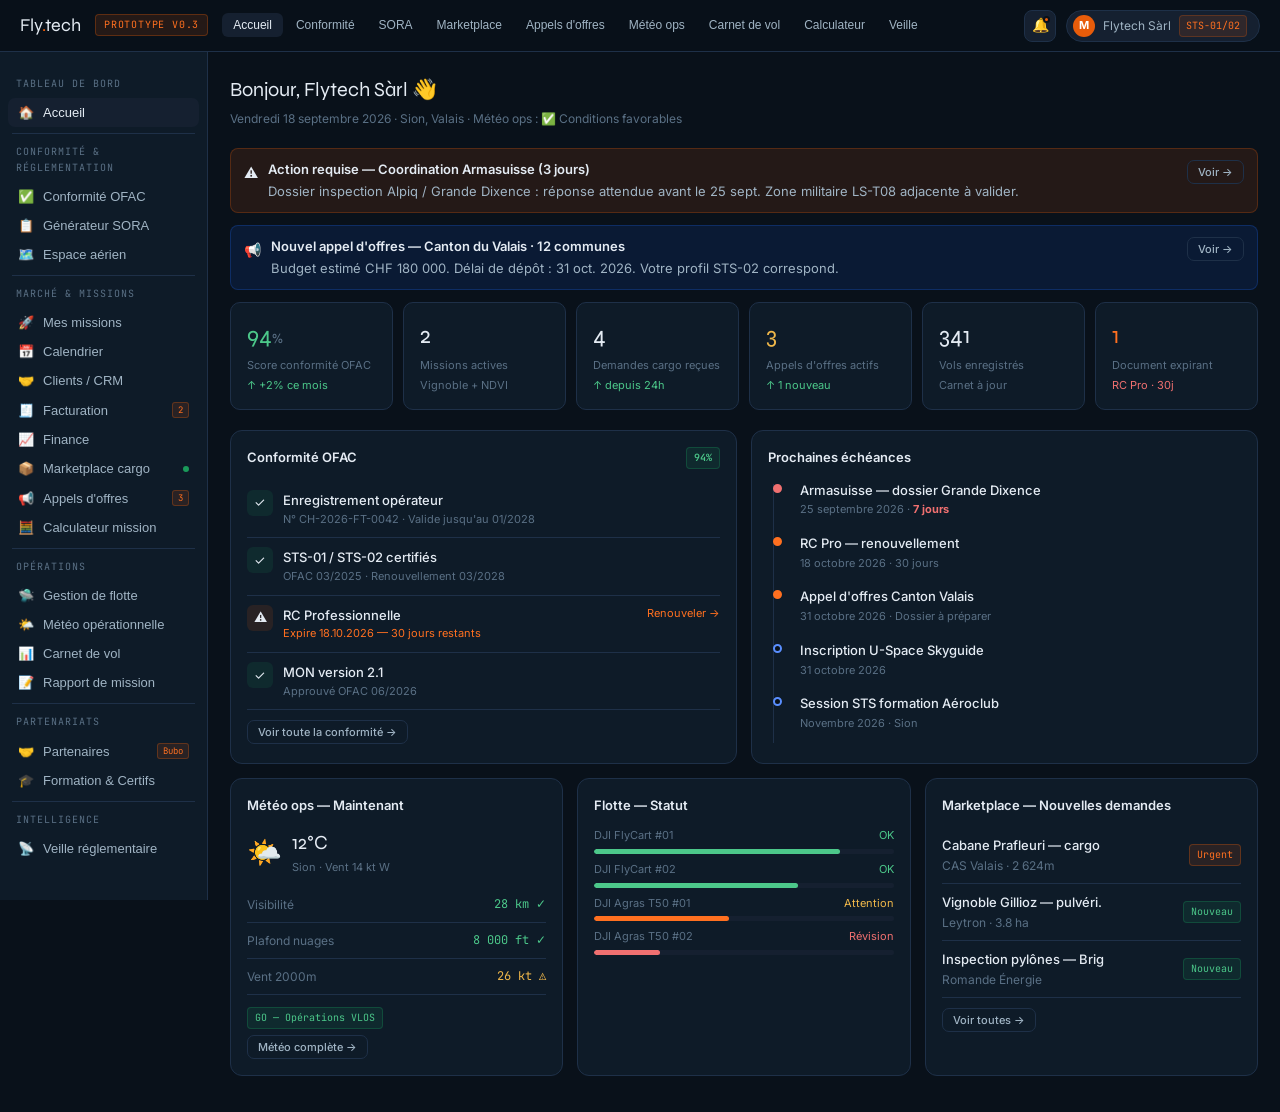
==== commit fb09098d: "feat: platform v0.3 — partenaires, formation, notifications Add 2 new sections + interactive notific" ====
--- a/plateforme.html
+++ b/plateforme.html
@@ -312,6 +312,48 @@
     .client-bar-fill{height:100%;border-radius:3px;background:var(--green-2)}
     .client-bar-val{font-family:var(--f-mono);font-size:11px;color:var(--green-2);white-space:nowrap;min-width:70px;text-align:right}
 
+    /* ── Notifications panel ────────────────────────────── */
+    .notif-panel{position:absolute;top:46px;right:0;width:340px;background:var(--bg-2);border:1px solid var(--border);border-radius:12px;box-shadow:0 8px 32px rgba(0,0,0,.4);z-index:300;overflow:hidden;display:none}
+    .notif-panel.open{display:block}
+    .notif-panel-head{padding:12px 14px;border-bottom:1px solid var(--border);display:flex;align-items:center;justify-content:space-between}
+    .notif-panel-title{font-size:13px;font-weight:600}
+    .notif-item{padding:11px 14px;border-bottom:1px solid var(--border);cursor:pointer;transition:background .15s}
+    .notif-item:last-child{border-bottom:none}
+    .notif-item:hover{background:var(--bg-3)}
+    .notif-item.unread{border-left:3px solid var(--orange)}
+    .notif-icon{font-size:16px;flex-shrink:0;margin-top:1px}
+    .notif-body{flex:1}
+    .notif-title{font-size:12px;font-weight:600;margin-bottom:2px}
+    .notif-sub{font-size:11px;color:var(--text-3);line-height:1.4}
+    .notif-time{font-size:10px;font-family:var(--f-mono);color:var(--text-3);margin-top:3px}
+
+    /* ── Partenaires ────────────────────────────────────── */
+    .partner-card{background:var(--bg-2);border:1px solid var(--border);border-radius:12px;padding:18px;transition:border-color .2s}
+    .partner-card:hover{border-color:var(--border-2)}
+    .partner-header{display:flex;align-items:flex-start;gap:14px;margin-bottom:14px}
+    .partner-logo{width:48px;height:48px;border-radius:10px;background:var(--bg-3);display:flex;align-items:center;justify-content:center;font-size:20px;flex-shrink:0;border:1px solid var(--border)}
+    .partner-name{font-family:var(--f-head);font-size:16px;margin-bottom:2px}
+    .partner-sub{font-size:12px;color:var(--text-3)}
+    .partner-kpi{display:grid;grid-template-columns:repeat(3,1fr);gap:8px;margin:12px 0;padding:12px;background:var(--bg-3);border-radius:8px}
+    .pkpi{text-align:center}
+    .pkpi-val{font-family:var(--f-head);font-size:18px;margin-bottom:2px}
+    .pkpi-label{font-size:10px;color:var(--text-3)}
+    .synergy-row{display:flex;align-items:flex-start;gap:10px;padding:8px 0;border-bottom:1px solid var(--border);font-size:12px}
+    .synergy-row:last-child{border-bottom:none}
+    .synergy-icon{font-size:14px;flex-shrink:0;margin-top:1px}
+
+    /* ── Formation ──────────────────────────────────────── */
+    .cert-card{background:var(--bg-2);border:1px solid var(--border);border-radius:10px;padding:14px;display:flex;gap:14px;align-items:flex-start;margin-bottom:10px;transition:border-color .2s}
+    .cert-card:hover{border-color:var(--border-2)}
+    .cert-icon{width:40px;height:40px;border-radius:9px;display:flex;align-items:center;justify-content:center;font-size:18px;flex-shrink:0}
+    .ci-valid{background:var(--green-bg)}
+    .ci-expiring{background:var(--orange-bg)}
+    .ci-pending{background:var(--blue-bg)}
+    .cert-body{flex:1}
+    .cert-name{font-size:13px;font-weight:600;margin-bottom:3px}
+    .cert-meta{font-size:11px;color:var(--text-3);line-height:1.5}
+    .cert-exp{font-size:11px;font-family:var(--f-mono);margin-top:4px}
+
     /* ── Responsive ─────────────────────────────────────── */
     @media(max-width:900px){.grid2,.grid3{grid-template-columns:1fr}}
     @media(max-width:768px){
@@ -343,7 +385,16 @@
     </nav>
   </div>
   <div class="topbar-right">
-    <div class="notif-btn" title="3 notifications">🔔<div class="notif-dot"></div></div>
+    <div class="notif-btn" title="3 notifications" onclick="toggleNotif()" id="notif-btn" style="position:relative">🔔<div class="notif-dot" id="notif-dot"></div>
+      <div class="notif-panel" id="notif-panel">
+        <div class="notif-panel-head"><span class="notif-panel-title">Notifications <span class="badge b-orange" style="font-size:9px">3</span></span><span style="font-size:11px;color:var(--orange-2);cursor:pointer" onclick="markAllRead(event)">Tout lire</span></div>
+        <div class="notif-item unread" style="display:flex;gap:10px"><div class="notif-icon">⚠️</div><div class="notif-body"><div class="notif-title">Armasuisse — réponse requise</div><div class="notif-sub">Dossier Grande Dixence · Zone LS-T08 · Délai 25 sept. (7 jours)</div><div class="notif-time">Il y a 2h</div></div></div>
+        <div class="notif-item unread" style="display:flex;gap:10px"><div class="notif-icon">📢</div><div class="notif-body"><div class="notif-title">Nouvel appel d'offres — Canton Valais</div><div class="notif-sub">12 communes de montagne · Budget CHF 180 000 · Délai 31 oct.</div><div class="notif-time">Il y a 6h</div></div></div>
+        <div class="notif-item unread" style="display:flex;gap:10px"><div class="notif-icon">💰</div><div class="notif-body"><div class="notif-title">Facture en retard — Alpiq SA</div><div class="notif-sub">FA-2026-022 · CHF 6 800 · 15 jours de retard · Relance envoyée</div><div class="notif-time">Il y a 1j</div></div></div>
+        <div class="notif-item" style="display:flex;gap:10px"><div class="notif-icon">✅</div><div class="notif-body"><div class="notif-title">Mission complétée — Romande Énergie</div><div class="notif-sub">Inspection pylônes Entremont · Rapport PDF généré · CHF 6 800</div><div class="notif-time">Il y a 2j</div></div></div>
+        <div class="notif-item" style="display:flex;gap:10px"><div class="notif-icon">🌤️</div><div class="notif-body"><div class="notif-title">Alerte météo — Demain 19 sept.</div><div class="notif-sub">Vent 38 kt prévu sur Sion à 14h · Opérations BVLOS déconseillées</div><div class="notif-time">Il y a 3h</div></div></div>
+      </div>
+    </div>
     <div class="user-pill">
       <div style="width:22px;height:22px;border-radius:50%;background:var(--orange);display:flex;align-items:center;justify-content:center;font-size:11px;font-weight:700;color:white">M</div>
       Flytech Sàrl
@@ -377,6 +428,10 @@
     <button class="s-item" onclick="sv('meteo',this)"><span>🌤️</span> Météo opérationnelle</button>
     <button class="s-item" onclick="sv('carnet',this)"><span>📊</span> Carnet de vol</button>
     <button class="s-item" onclick="sv('rapport',this)"><span>📝</span> Rapport de mission</button>
+    <div class="s-divider"></div>
+    <div class="s-label">Partenariats</div>
+    <button class="s-item" onclick="sv('partenaires',this)"><span>🤝</span> Partenaires <span class="s-new">Bubo</span></button>
+    <button class="s-item" onclick="sv('formation',this)"><span>🎓</span> Formation & Certifs</button>
     <div class="s-divider"></div>
     <div class="s-label">Intelligence</div>
     <button class="s-item" onclick="sv('veille',this)"><span>📡</span> Veille réglementaire</button>
@@ -1407,6 +1462,185 @@
       </div>
     </div>
 
+    <!-- ═══════════ PARTENAIRES ══════════════════════════════ -->
+    <div class="view" id="v-partenaires">
+      <div class="page-head"><div class="page-title">Partenaires & Alliances</div><div class="page-sub">Accords commerciaux · Capacité mutualisée · Missions conjointes</div></div>
+
+      <div class="alert alert-green">
+        <div class="alert-icon">🤝</div>
+        <div class="alert-text"><span class="alert-title">Accord-cadre Bubo Sàrl — En négociation</span>Proposition envoyée le 16.09.2026 · Réponse attendue avant le 30.09 · Appel d'offres IVVV comme premier projet conjoint (CHF 18 500).</div>
+        <button class="btn btn-green btn-sm" style="flex-shrink:0" onclick="alert('Simulation : Ouverture du dossier de partenariat Bubo Sàrl.')">Dossier →</button>
+      </div>
+
+      <!-- Fiche Bubo Sàrl -->
+      <div class="partner-card" style="margin-bottom:14px">
+        <div class="partner-header">
+          <div class="partner-logo">🌿</div>
+          <div style="flex:1">
+            <div class="partner-name">Bubo Sàrl</div>
+            <div class="partner-sub">Fondée 2010 · Michel Duc · Leytron, Valais · 6 DJI Agras T50</div>
+          </div>
+          <span class="badge b-orange">Négociation</span>
+        </div>
+
+        <div class="partner-kpi">
+          <div class="pkpi"><div class="pkpi-val" style="color:var(--green-2)">6</div><div class="pkpi-label">Agras T50</div></div>
+          <div class="pkpi"><div class="pkpi-val">~320</div><div class="pkpi-label">ha traités / an</div></div>
+          <div class="pkpi"><div class="pkpi-val" style="color:var(--blue-2)">12</div><div class="pkpi-label">Ans d'expérience</div></div>
+        </div>
+
+        <div class="grid2" style="margin-bottom:0;gap:14px">
+          <div>
+            <div style="font-size:11px;font-family:var(--f-mono);color:var(--text-3);text-transform:uppercase;letter-spacing:.06em;margin-bottom:8px">Synergies proposées</div>
+            <div class="synergy-row"><div class="synergy-icon">🏔️</div><div><strong>Missions cargo haute altitude</strong> — Bubo dispose d'autorisations de vol dans les vignobles en terrasses inaccessibles de Leytron, Saillon et Saxon. Flytech apporte le FlyCart 30 pour livraisons concomitantes.</div></div>
+            <div class="synergy-row"><div class="synergy-icon">📋</div><div><strong>SORA mutualisé</strong> — Partage des dossiers OFAC pour les mêmes zones géographiques. Réduction de ~40% du temps de préparation réglementaire.</div></div>
+            <div class="synergy-row"><div class="synergy-icon">🧾</div><div><strong>Appels d'offres conjoints</strong> — IVVV, Canton du Valais, Alpiq. Capacité combinée : 10 appareils, STS-01/02 couverts. Première offre déposée : CHF 18 500.</div></div>
+            <div class="synergy-row"><div class="synergy-icon">📊</div><div><strong>Plateforme partagée</strong> — Bubo Sàrl accède à la plateforme Flytech (Calendrier, Rapport, Conformité) en marque blanche. Tarif partenaire : CHF 99/mois.</div></div>
+          </div>
+          <div>
+            <div style="font-size:11px;font-family:var(--f-mono);color:var(--text-3);text-transform:uppercase;letter-spacing:.06em;margin-bottom:8px">Modèle d'accord proposé</div>
+            <div class="row"><span class="row-label">Type</span><span class="row-val">Accord commercial (pas de prise de participation)</span></div>
+            <div class="row"><span class="row-label">Partage revenu missions conjointes</span><span class="row-val">60% Flytech / 40% Bubo</span></div>
+            <div class="row"><span class="row-label">Sous-traitance Bubo → Flytech</span><span class="row-val">Tarif pilote CHF 850/j</span></div>
+            <div class="row"><span class="row-label">Sous-traitance Flytech → Bubo</span><span class="row-val">Tarif pilote CHF 850/j</span></div>
+            <div class="row"><span class="row-label">Accès plateforme Bubo</span><span class="row-val">CHF 99/mois (partenaire)</span></div>
+            <div class="row"><span class="row-label">Durée initiale</span><span class="row-val">12 mois renouvelable</span></div>
+            <div class="row" style="border-bottom:none"><span class="row-label">Résiliation</span><span class="row-val">3 mois préavis</span></div>
+
+            <div style="margin-top:14px">
+              <div style="font-size:11px;font-family:var(--f-mono);color:var(--text-3);text-transform:uppercase;letter-spacing:.06em;margin-bottom:8px">CA conjoint estimé 2027</div>
+              <div class="row"><span class="row-label">Appels d'offres remportés (×2)</span><span class="row-val" style="color:var(--green-2)">CHF 36 000</span></div>
+              <div class="row"><span class="row-label">Sous-traitances croisées (×8j)</span><span class="row-val" style="color:var(--green-2)">CHF 13 600</span></div>
+              <div class="row" style="border-bottom:none"><span style="font-weight:600">Total partenariat Bubo</span><span class="row-val" style="font-family:var(--f-head);font-size:14px;color:var(--green-2)">CHF 49 600</span></div>
+            </div>
+          </div>
+        </div>
+
+        <div style="margin-top:14px;display:flex;gap:8px">
+          <button class="btn btn-primary" onclick="alert('Simulation : Ouverture du contrat d\'accord-cadre au format PDF pour signature.')">Générer contrat PDF →</button>
+          <button class="btn btn-ghost" onclick="sv('facturation',null)">Voir devis DV-2026-041 →</button>
+          <button class="btn btn-ghost" onclick="alert('Simulation : Email envoyé à michel.duc@bubo-sarl.ch avec la proposition détaillée.')">Envoyer proposition →</button>
+        </div>
+      </div>
+
+      <!-- Autres partenaires potentiels -->
+      <div class="card">
+        <div class="card-title">Pipeline partenariats 2026–2027</div>
+        <div class="row">
+          <div><div style="font-weight:600;font-size:13px">La Poste Suisse / Matternet</div><div class="row-label">Sous-traitance corridors médicaux · Extension réseau Valais</div></div>
+          <span class="badge b-blue">Prospection</span>
+        </div>
+        <div class="row">
+          <div><div style="font-weight:600;font-size:13px">Romande Énergie SA</div><div class="row-label">Contrat-cadre inspection infrastr. · CHF 45 000 estimé/an</div></div>
+          <span class="badge b-orange">En discussion</span>
+        </div>
+        <div class="row">
+          <div><div style="font-weight:600;font-size:13px">Aeroclub de Suisse — Sion</div><div class="row-label">Partenariat formation STS · Mutualisation terrain</div></div>
+          <span class="badge b-gray">Intérêt initial</span>
+        </div>
+        <div class="row" style="border-bottom:none">
+          <div><div style="font-weight:600;font-size:13px">Opérateurs SaaS (plateforme)</div><div class="row-label">Abonnement marque blanche · Cible 20 opérateurs Suisse romande d'ici 2027</div></div>
+          <span class="badge b-purple">Stratégique</span>
+        </div>
+      </div>
+    </div>
+
+    <!-- ═══════════ FORMATION ══════════════════════════════ -->
+    <div class="view" id="v-formation">
+      <div class="page-head"><div class="page-title">Formation & Certifications</div><div class="page-sub">Certifications OFAC · Formations continues · Conformité pilote</div></div>
+      <div class="stat-row">
+        <div class="stat"><div class="stat-val" style="color:var(--green-2)">5/5</div><div class="stat-label">Certifications actives</div><div class="stat-delta up">Tout valide</div></div>
+        <div class="stat"><div class="stat-val" style="color:var(--orange-2)">1</div><div class="stat-label">Renouvellement prochain</div><div class="stat-delta neutral">RC Pro · 30j</div></div>
+        <div class="stat"><div class="stat-val">2028</div><div class="stat-label">Prochaine expiration pilote</div><div class="stat-delta neutral">STS-01/02 · mars</div></div>
+        <div class="stat"><div class="stat-val">34h</div><div class="stat-label">Formation continue 2026</div><div class="stat-delta up">OFAC req. : 20h/2 ans</div></div>
+      </div>
+
+      <div class="grid2">
+        <div>
+          <div class="cert-card">
+            <div class="cert-icon ci-valid">🏅</div>
+            <div class="cert-body">
+              <div class="cert-name">Certification STS-01 — BVLOS espace contrôlé</div>
+              <div class="cert-meta">Émise par OFAC · Théorie + pratique validées · Examen écrit 94/100</div>
+              <div class="cert-exp"><span class="badge b-green">Valide jusqu'au 01.03.2028</span></div>
+            </div>
+          </div>
+          <div class="cert-card">
+            <div class="cert-icon ci-valid">🏅</div>
+            <div class="cert-body">
+              <div class="cert-name">Certification STS-02 — BVLOS zones peuplées</div>
+              <div class="cert-meta">Émise par OFAC · Scénarios urbains et péri-urbains · Compétence avancée obstacles</div>
+              <div class="cert-exp"><span class="badge b-green">Valide jusqu'au 01.03.2028</span></div>
+            </div>
+          </div>
+          <div class="cert-card">
+            <div class="cert-icon ci-valid">🌿</div>
+            <div class="cert-body">
+              <div class="cert-name">Certification OFAG — Traitements phytosanitaires</div>
+              <div class="cert-meta">Office fédéral de l'agriculture · DJI Agras T50 homologué · Produits autorisés liste 2026</div>
+              <div class="cert-exp"><span class="badge b-green">Valide jusqu'au 31.12.2027</span></div>
+            </div>
+          </div>
+          <div class="cert-card">
+            <div class="cert-icon ci-valid">🗺️</div>
+            <div class="cert-body">
+              <div class="cert-name">Compte Skyguide Swiss U-Space (app.swissuspace.ch)</div>
+              <div class="cert-meta">Autorisations numériques VLOS/BVLOS · CTR Sion · Notifications NOTAM automatiques</div>
+              <div class="cert-exp"><span class="badge b-green">Actif · Mise à jour automatique</span></div>
+            </div>
+          </div>
+          <div class="cert-card">
+            <div class="cert-icon ci-expiring">⚠️</div>
+            <div class="cert-body">
+              <div class="cert-name">RC Professionnelle — Zurich Insurance (CHF 1 000 000)</div>
+              <div class="cert-meta">Police ZI-2026-88432 · Couverture opérations STS · Min. légal OFAC respecté</div>
+              <div class="cert-exp"><span class="badge b-orange">Expire 18.10.2026 — 30 jours</span>&nbsp;<button class="btn btn-ghost btn-sm" onclick="alert('Simulation : Portail Zurich Insurance ouvert pour renouvellement.')">Renouveler →</button></div>
+            </div>
+          </div>
+        </div>
+
+        <div>
+          <div class="card" style="margin-bottom:14px">
+            <div class="card-title">Formations complétées 2026 <span class="badge b-green">34h</span></div>
+            <div class="timeline">
+              <div class="tl-item"><div class="tl-dot green"></div><div class="tl-title">Formation U-Space — Skyguide (8h)</div><div class="tl-meta">Janvier 2026 · Portail numérique · Autorisations en ligne</div></div>
+              <div class="tl-item"><div class="tl-dot green"></div><div class="tl-title">Mise à jour réglementaire EASA — OFAC (4h)</div><div class="tl-meta">Mars 2026 · Transposition STS dans le droit suisse 2024</div></div>
+              <div class="tl-item"><div class="tl-dot green"></div><div class="tl-title">Formation DJI FlyCart 30 — opérateur avancé (12h)</div><div class="tl-meta">Avril 2026 · DJI Enterprise · Certification constructeur obtenue</div></div>
+              <div class="tl-item"><div class="tl-dot green"></div><div class="tl-title">Sécurité des opérations agricoles (OFAG) (6h)</div><div class="tl-meta">Juin 2026 · Produits phytosanitaires · Distances de sécurité</div></div>
+              <div class="tl-item"><div class="tl-dot green"></div><div class="tl-title">Méthodologie SORA avancée — JARUS (4h)</div><div class="tl-meta">Août 2026 · GRC/ARC/SAIL · Atténuations OSO niveaux 1-3</div></div>
+            </div>
+          </div>
+          <div class="card">
+            <div class="card-title">Prochaines formations prévues</div>
+            <div class="cert-card" style="margin-bottom:8px;border:none;padding:8px 0">
+              <div class="cert-icon ci-pending" style="width:32px;height:32px;font-size:14px">📅</div>
+              <div class="cert-body">
+                <div class="cert-name" style="font-size:12px">Session STS — Aéroclub Suisse, Sion</div>
+                <div class="cert-meta">Novembre 2026 · Places limitées · Inscrit</div>
+                <div class="cert-exp"><span class="badge b-blue">Inscrit</span></div>
+              </div>
+            </div>
+            <div class="cert-card" style="margin-bottom:8px;border:none;padding:8px 0">
+              <div class="cert-icon ci-pending" style="width:32px;height:32px;font-size:14px">🗺️</div>
+              <div class="cert-body">
+                <div class="cert-name" style="font-size:12px">U-Space BVLOS corridors — Skyguide 2027</div>
+                <div class="cert-meta">T1 2027 · Extension accès automatique corridors montagne</div>
+                <div class="cert-exp"><span class="badge b-gray">Planifié</span></div>
+              </div>
+            </div>
+            <div class="cert-card" style="border:none;padding:8px 0">
+              <div class="cert-icon ci-pending" style="width:32px;height:32px;font-size:14px">🚁</div>
+              <div class="cert-body">
+                <div class="cert-name" style="font-size:12px">DJI Agras T50 — certification avancée cargo lourd</div>
+                <div class="cert-meta">Printemps 2027 · DJI FlyCart 200 (si disponible CH)</div>
+                <div class="cert-exp"><span class="badge b-gray">En veille</span></div>
+              </div>
+            </div>
+          </div>
+        </div>
+      </div>
+    </div>
+
     <!-- ═══════════ VEILLE ════════════════════════════════ -->
     <div class="view" id="v-veille">
       <div class="page-head"><div class="page-title">Veille réglementaire</div><div class="page-sub">Actualités OFAC, marché drone, nouvelles technologies · Sources suisses de référence</div></div>
@@ -1498,6 +1732,23 @@
   grid.dataset.done = '1';
 }
 
+/* ── Notifications ──────────────────────────────────────── */
+function toggleNotif() {
+  const panel = document.getElementById('notif-panel');
+  panel.classList.toggle('open');
+}
+function markAllRead(e) {
+  e.stopPropagation();
+  document.querySelectorAll('.notif-item.unread').forEach(el => el.classList.remove('unread'));
+  document.getElementById('notif-dot').style.display = 'none';
+  document.querySelector('.notif-panel-head .badge').textContent = '0';
+}
+document.addEventListener('click', e => {
+  if (!document.getElementById('notif-btn').contains(e.target)) {
+    document.getElementById('notif-panel').classList.remove('open');
+  }
+});
+
 /* ── Rapport checklist ──────────────────────────────────── */
 function toggleCheck(el) {
   const checked = el.classList.toggle('checked');
